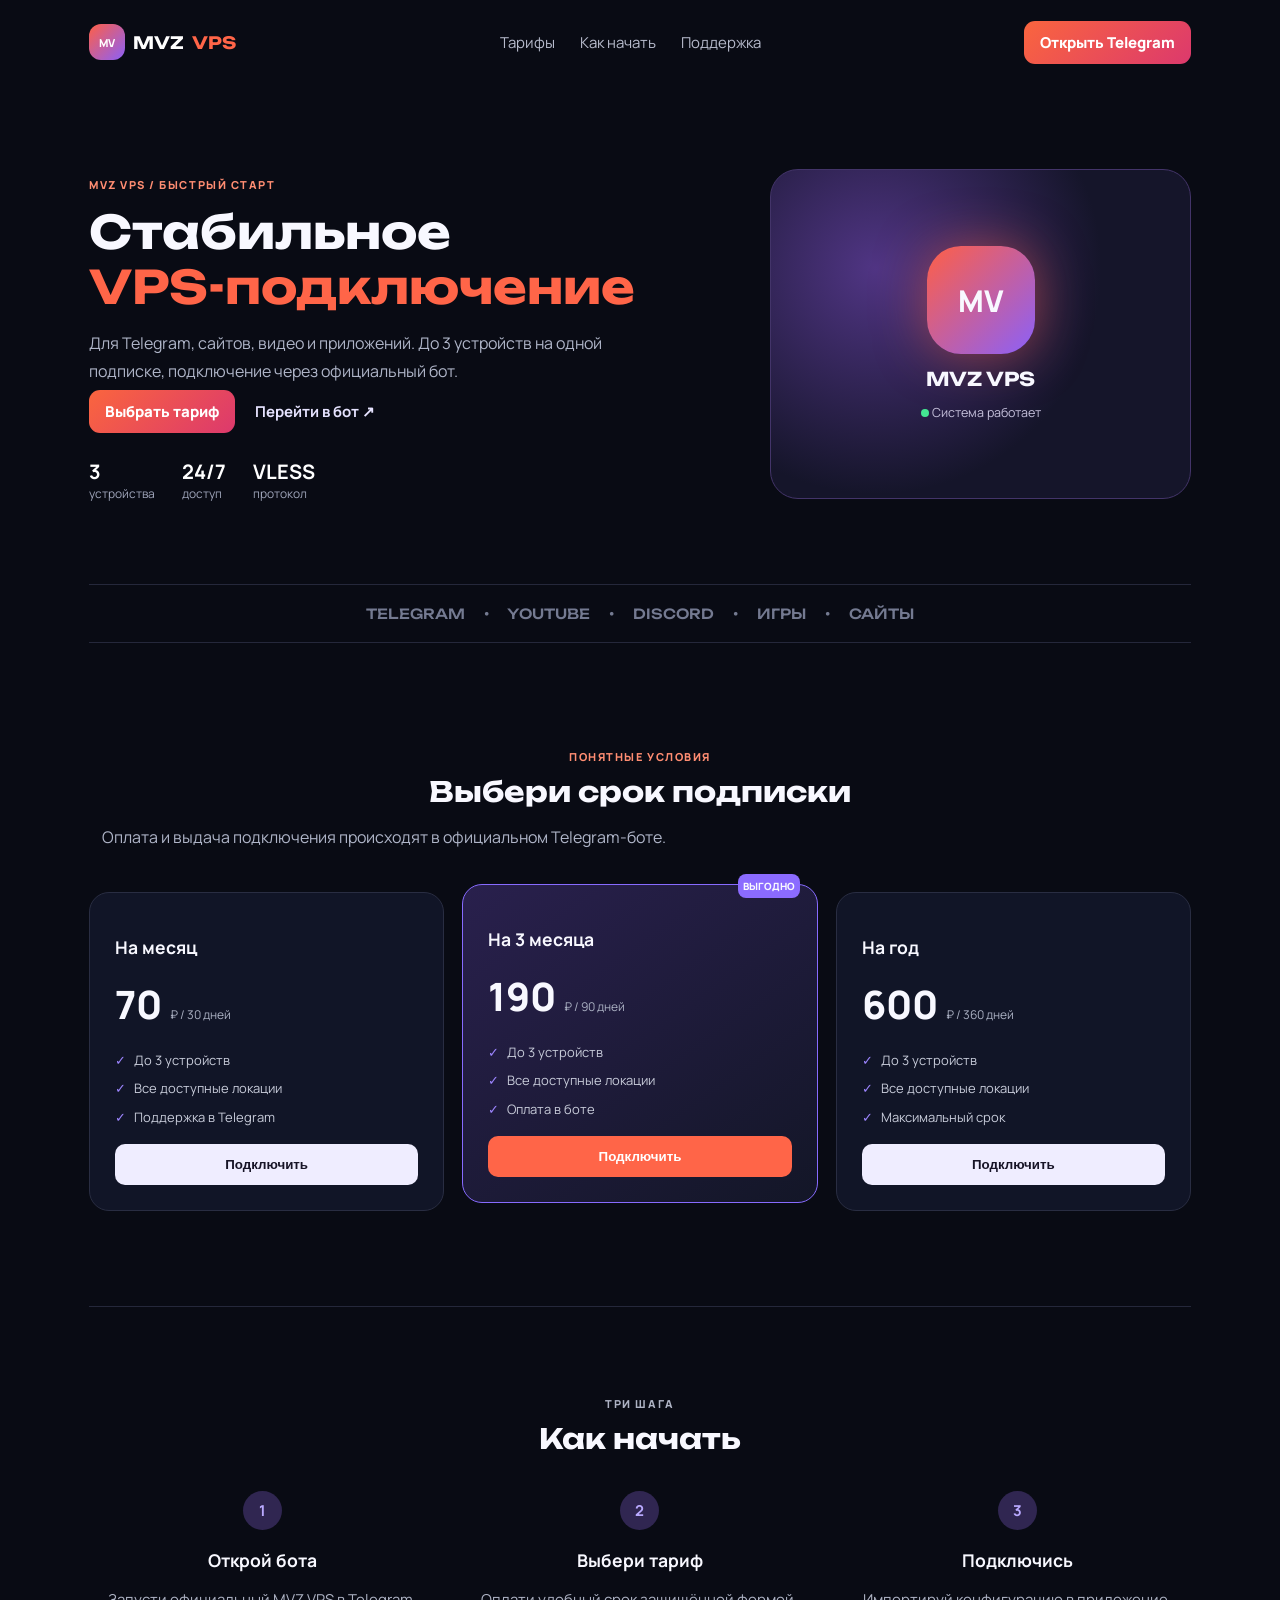
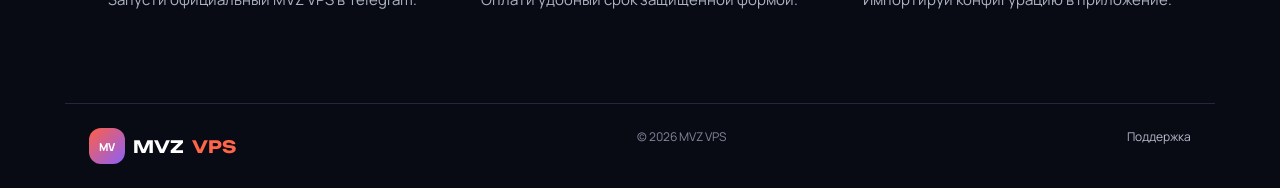
==== index.html @ 86bbefe9 "Add files via upload" ====
<!doctype html><html lang="ru"><head><meta charset="utf-8"><meta name="viewport" content="width=device-width,initial-scale=1"><title>MVZ VPS — стабильное подключение</title><meta name="description" content="MVZ VPS: подключение для Telegram, сайтов и приложений"><link rel="stylesheet" href="style.css"></head><body><header><a class="brand" href="#top"><span class="logo">MV</span>MVZ <b>VPS</b></a><nav><a href="#plans">Тарифы</a><a href="#how">Как начать</a><a href="https://t.me/mvzapretbot" target="_blank">Поддержка</a></nav><a class="open" href="https://t.me/mvzapretbot?start=site" target="_blank">Открыть Telegram</a></header><main id="top"><section class="hero"><div><p class="tag">MVZ VPS / БЫСТРЫЙ СТАРТ</p><h1>Стабильное<br><em>VPS-подключение</em></h1><p class="lead">Для Telegram, сайтов, видео и приложений. До 3 устройств на одной подписке, подключение через официальный бот.</p><a class="button" href="#plans">Выбрать тариф</a><a class="link" href="https://t.me/mvzapretbot?start=site" target="_blank">Перейти в бот ↗</a><div class="facts"><span><b>3</b> устройства</span><span><b>24/7</b> доступ</span><span><b>VLESS</b> протокол</span></div></div><div class="visual"><span class="logo big">MV</span><strong>MVZ VPS</strong><small><i></i> Система работает</small></div></section><section class="band">TELEGRAM <span>•</span> YOUTUBE <span>•</span> DISCORD <span>•</span> ИГРЫ <span>•</span> САЙТЫ</section><section id="plans"><p class="tag">ПОНЯТНЫЕ УСЛОВИЯ</p><h2>Выбери срок подписки</h2><p class="sub">Оплата и выдача подключения происходят в официальном Telegram-боте.</p><div class="plans"><article><h3>На месяц</h3><p class="price">70 <small>₽ / 30 дней</small></p><ul><li>До 3 устройств</li><li>Все доступные локации</li><li>Поддержка в Telegram</li></ul><button data-plan="30">Подключить</button></article><article class="chosen"><label>ВЫГОДНО</label><h3>На 3 месяца</h3><p class="price">190 <small>₽ / 90 дней</small></p><ul><li>До 3 устройств</li><li>Все доступные локации</li><li>Оплата в боте</li></ul><button data-plan="90">Подключить</button></article><article><h3>На год</h3><p class="price">600 <small>₽ / 360 дней</small></p><ul><li>До 3 устройств</li><li>Все доступные локации</li><li>Максимальный срок</li></ul><button data-plan="360">Подключить</button></article></div></section><section id="how" class="how"><p class="tag">ТРИ ШАГА</p><h2>Как начать</h2><div><article><b>1</b><h3>Открой бота</h3><p>Запусти официальный MVZ VPS в Telegram.</p></article><article><b>2</b><h3>Выбери тариф</h3><p>Оплати удобный срок защищённой формой.</p></article><article><b>3</b><h3>Подключись</h3><p>Импортируй конфигурацию в приложение.</p></article></div></section></main><footer><span class="brand"><span class="logo">MV</span>MVZ <b>VPS</b></span><span>© <span id="year"></span> MVZ VPS</span><a href="https://t.me/mvzapretbot" target="_blank">Поддержка</a></footer><script src="app.js"></script></body></html>
---- style.css ----
@import url("https://fonts.googleapis.com/css2?family=Manrope:wght@400;600;700;800&family=Unbounded:wght@500;700&display=swap");*{box-sizing:border-box}html{scroll-behavior:smooth}body{margin:0;background:#090b14;color:#f8f8ff;font:15px Manrope,Arial}header,main,footer{max-width:1150px;margin:auto;padding-inline:24px}header{height:84px;display:flex;align-items:center;justify-content:space-between}.brand{font:700 17px Unbounded;text-decoration:none;color:white;display:flex;gap:8px;align-items:center}.brand b,em{color:#ff6548;font-style:normal}.logo{display:grid;place-items:center;width:36px;height:36px;border-radius:12px;background:linear-gradient(135deg,#ff5f45,#8b60f9);font:800 11px Manrope}nav{display:flex;gap:25px}a{color:#b7bbcc;text-decoration:none}.open,.button{background:linear-gradient(135deg,#fa653e,#dc396d);padding:11px 16px;border-radius:11px;color:#fff;font-weight:800}.hero{display:grid;grid-template-columns:1.2fr .8fr;gap:50px;align-items:center;padding:82px 0}.tag{color:#ff8d72;font-size:11px;font-weight:800;letter-spacing:.14em}.hero h1,h2{font-family:Unbounded;line-height:1.2}.hero h1{font-size:46px;margin:12px 0}.lead,.sub{color:#afb5c8;line-height:1.7;font-size:16px;max-width:590px}.link{margin-left:20px;color:#e6e3ff;font-weight:700}.facts{display:flex;gap:27px;margin-top:36px;color:#9fa5ba;font-size:12px}.facts b{display:block;color:white;font-size:20px}.visual{min-height:330px;border:1px solid #433469;border-radius:28px;background:radial-gradient(circle at 25% 30%,#503584,#15152a 58%);display:grid;place-content:center;text-align:center;gap:13px}.big{width:108px;height:108px;border-radius:34px;font-size:30px;margin:auto;box-shadow:0 0 50px #ff5f4680}.visual strong{font:700 19px Unbounded}.visual small{color:#c5c0db}.visual i{display:inline-block;width:8px;height:8px;border-radius:50%;background:#44e793}.band{text-align:center;border-block:1px solid #25283b;padding:20px;color:#747a91;font:500 14px Unbounded;word-spacing:15px}#plans{text-align:center;padding:95px 0}h2{font-size:28px;margin:10px 0}.plans{display:grid;grid-template-columns:repeat(3,1fr);gap:18px;text-align:left;margin-top:40px}.plans article{border:1px solid #292d42;background:#111527;border-radius:20px;padding:25px;position:relative}.plans .chosen{border-color:#876bff;background:linear-gradient(145deg,#29204d,#131627);transform:translateY(-8px)}label{position:absolute;top:-11px;right:17px;background:#8b6bff;border-radius:8px;padding:5px;font-size:10px;font-weight:800}.price{font-size:39px;font-weight:800;margin:15px 0}.price small{font-size:12px;color:#abb1c3;font-weight:400}ul{padding:0;list-style:none;color:#c7cbd9;line-height:2.2;font-size:13px}li:before{content:'✓';color:#9d85ff;margin-right:8px}button{width:100%;padding:13px;border:0;border-radius:10px;background:#efedff;color:#171427;font-weight:800;cursor:pointer}.chosen button{background:#ff6548;color:white}.how{padding:78px 0;text-align:center;border-top:1px solid #25283b}.how>div{display:grid;grid-template-columns:repeat(3,1fr);gap:30px;margin-top:35px}.how b{display:grid;place-items:center;width:39px;height:39px;margin:auto;border-radius:50%;background:#302651;color:#baaaff}.how p{color:#aeb3c4}footer{display:flex;justify-content:space-between;border-top:1px solid #25283b;padding-block:24px;color:#82889c;font-size:12px}@media(max-width:700px){nav,.open{display:none}.hero{grid-template-columns:1fr;padding:42px 0}.hero h1{font-size:32px}.plans,.how>div{grid-template-columns:1fr}.plans .chosen{transform:none}.visual{min-height:240px}.facts{gap:16px}footer{flex-direction:column;align-items:center;gap:15px}}
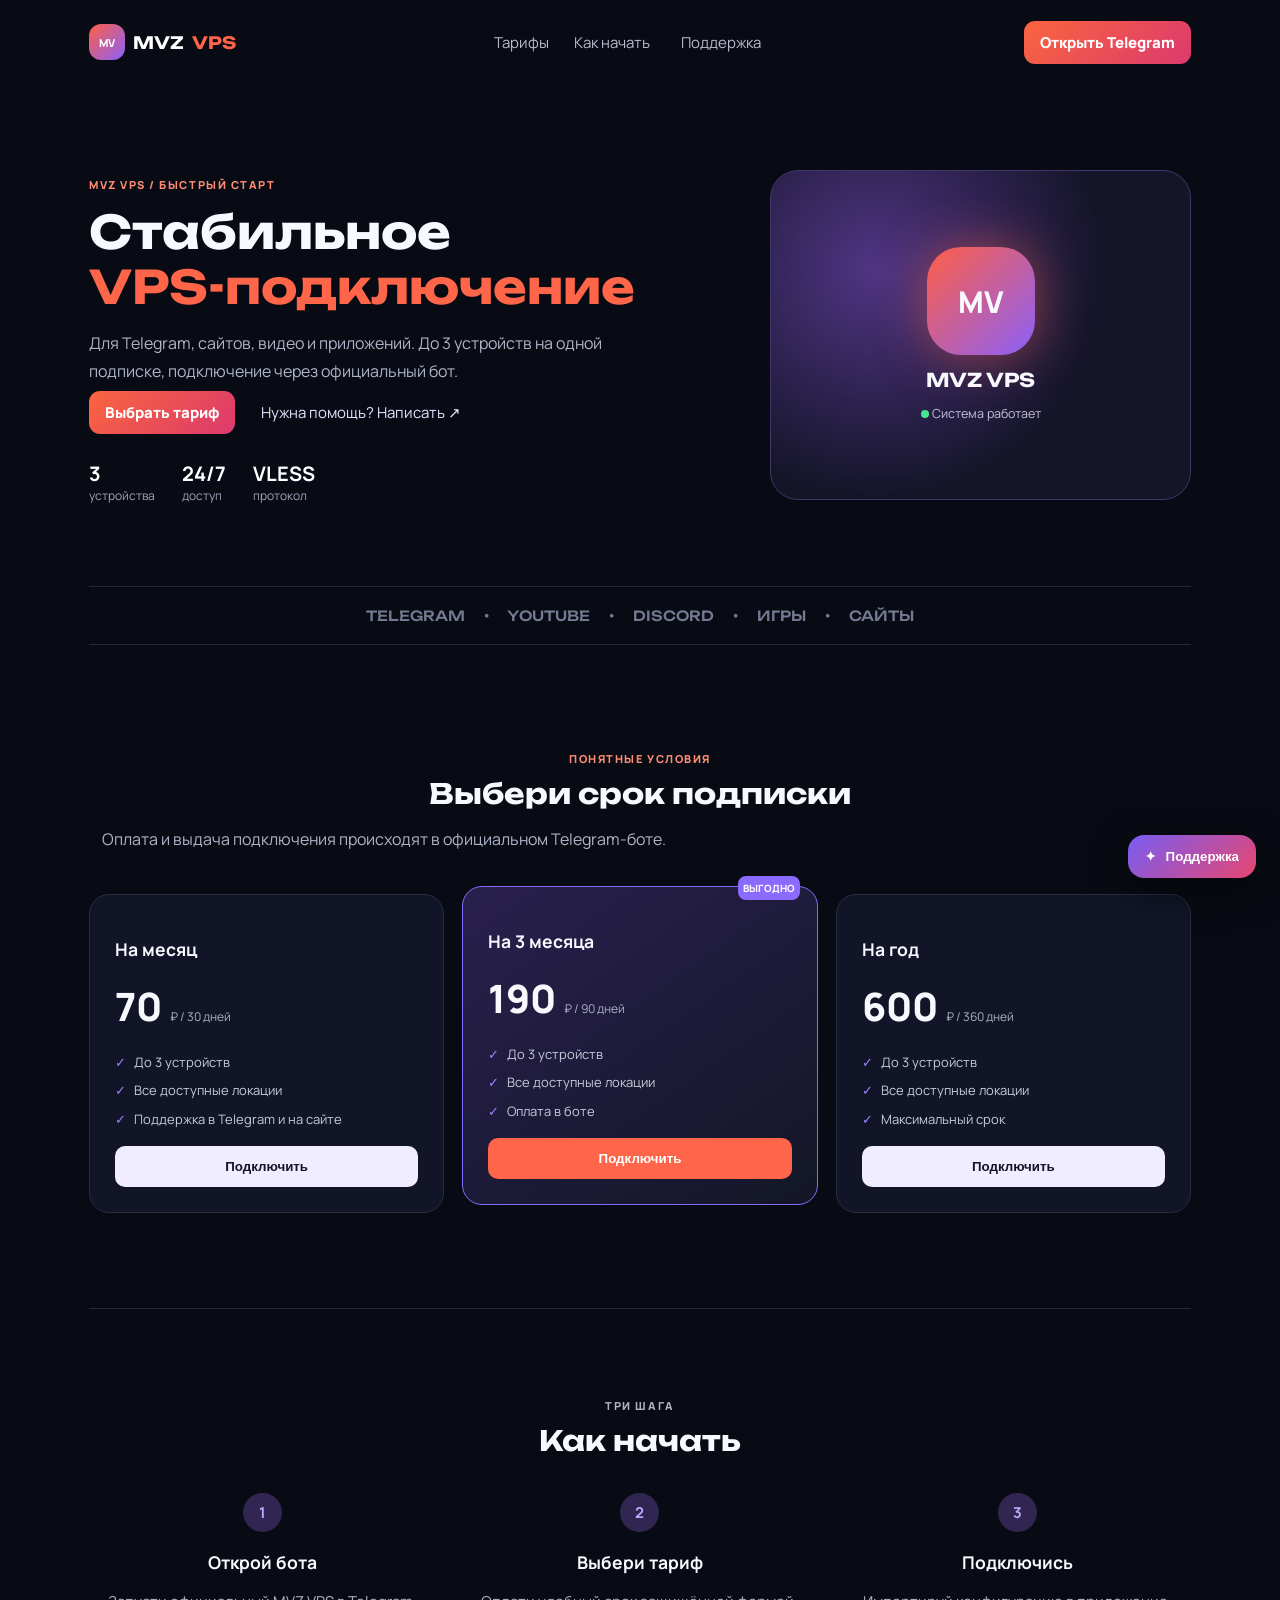
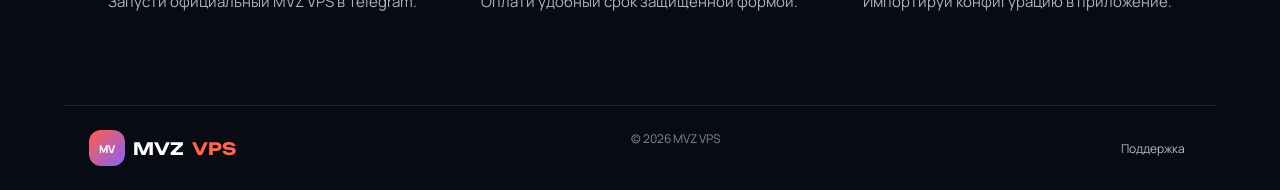
==== commit 808eb8a6: "Add files via upload" ====
--- a/index.html
+++ b/index.html
@@ -1 +1 @@
-<!doctype html><html lang="ru"><head><meta charset="utf-8"><meta name="viewport" content="width=device-width,initial-scale=1"><title>MVZ VPS — стабильное подключение</title><meta name="description" content="MVZ VPS: подключение для Telegram, сайтов и приложений"><link rel="stylesheet" href="style.css"></head><body><header><a class="brand" href="#top"><span class="logo">MV</span>MVZ <b>VPS</b></a><nav><a href="#plans">Тарифы</a><a href="#how">Как начать</a><a href="https://t.me/mvzapretbot" target="_blank">Поддержка</a></nav><a class="open" href="https://t.me/mvzapretbot?start=site" target="_blank">Открыть Telegram</a></header><main id="top"><section class="hero"><div><p class="tag">MVZ VPS / БЫСТРЫЙ СТАРТ</p><h1>Стабильное<br><em>VPS-подключение</em></h1><p class="lead">Для Telegram, сайтов, видео и приложений. До 3 устройств на одной подписке, подключение через официальный бот.</p><a class="button" href="#plans">Выбрать тариф</a><a class="link" href="https://t.me/mvzapretbot?start=site" target="_blank">Перейти в бот ↗</a><div class="facts"><span><b>3</b> устройства</span><span><b>24/7</b> доступ</span><span><b>VLESS</b> протокол</span></div></div><div class="visual"><span class="logo big">MV</span><strong>MVZ VPS</strong><small><i></i> Система работает</small></div></section><section class="band">TELEGRAM <span>•</span> YOUTUBE <span>•</span> DISCORD <span>•</span> ИГРЫ <span>•</span> САЙТЫ</section><section id="plans"><p class="tag">ПОНЯТНЫЕ УСЛОВИЯ</p><h2>Выбери срок подписки</h2><p class="sub">Оплата и выдача подключения происходят в официальном Telegram-боте.</p><div class="plans"><article><h3>На месяц</h3><p class="price">70 <small>₽ / 30 дней</small></p><ul><li>До 3 устройств</li><li>Все доступные локации</li><li>Поддержка в Telegram</li></ul><button data-plan="30">Подключить</button></article><article class="chosen"><label>ВЫГОДНО</label><h3>На 3 месяца</h3><p class="price">190 <small>₽ / 90 дней</small></p><ul><li>До 3 устройств</li><li>Все доступные локации</li><li>Оплата в боте</li></ul><button data-plan="90">Подключить</button></article><article><h3>На год</h3><p class="price">600 <small>₽ / 360 дней</small></p><ul><li>До 3 устройств</li><li>Все доступные локации</li><li>Максимальный срок</li></ul><button data-plan="360">Подключить</button></article></div></section><section id="how" class="how"><p class="tag">ТРИ ШАГА</p><h2>Как начать</h2><div><article><b>1</b><h3>Открой бота</h3><p>Запусти официальный MVZ VPS в Telegram.</p></article><article><b>2</b><h3>Выбери тариф</h3><p>Оплати удобный срок защищённой формой.</p></article><article><b>3</b><h3>Подключись</h3><p>Импортируй конфигурацию в приложение.</p></article></div></section></main><footer><span class="brand"><span class="logo">MV</span>MVZ <b>VPS</b></span><span>© <span id="year"></span> MVZ VPS</span><a href="https://t.me/mvzapretbot" target="_blank">Поддержка</a></footer><script src="app.js"></script></body></html>+<!doctype html><html lang="ru"><head><meta charset="utf-8"><meta name="viewport" content="width=device-width,initial-scale=1"><title>MVZ VPS — стабильное подключение</title><meta name="description" content="MVZ VPS: подключение для Telegram, сайтов и приложений"><link rel="stylesheet" href="style.css"></head><body><header><a class="brand" href="#top"><span class="logo">MV</span>MVZ <b>VPS</b></a><nav><a href="#plans">Тарифы</a><a href="#how">Как начать</a><button class="navsupport" data-open-chat>Поддержка</button></nav><a class="open" href="https://t.me/mvzapretbot?start=site" target="_blank">Открыть Telegram</a></header><main id="top"><section class="hero"><div><p class="tag">MVZ VPS / БЫСТРЫЙ СТАРТ</p><h1>Стабильное<br><em>VPS-подключение</em></h1><p class="lead">Для Telegram, сайтов, видео и приложений. До 3 устройств на одной подписке, подключение через официальный бот.</p><a class="button" href="#plans">Выбрать тариф</a><button class="link chatlink" data-open-chat>Нужна помощь? Написать ↗</button><div class="facts"><span><b>3</b> устройства</span><span><b>24/7</b> доступ</span><span><b>VLESS</b> протокол</span></div></div><div class="visual"><span class="logo big">MV</span><strong>MVZ VPS</strong><small><i></i> Система работает</small></div></section><section class="band">TELEGRAM <span>•</span> YOUTUBE <span>•</span> DISCORD <span>•</span> ИГРЫ <span>•</span> САЙТЫ</section><section id="plans"><p class="tag">ПОНЯТНЫЕ УСЛОВИЯ</p><h2>Выбери срок подписки</h2><p class="sub">Оплата и выдача подключения происходят в официальном Telegram-боте.</p><div class="plans"><article><h3>На месяц</h3><p class="price">70 <small>₽ / 30 дней</small></p><ul><li>До 3 устройств</li><li>Все доступные локации</li><li>Поддержка в Telegram и на сайте</li></ul><button data-plan="30">Подключить</button></article><article class="chosen"><label>ВЫГОДНО</label><h3>На 3 месяца</h3><p class="price">190 <small>₽ / 90 дней</small></p><ul><li>До 3 устройств</li><li>Все доступные локации</li><li>Оплата в боте</li></ul><button data-plan="90">Подключить</button></article><article><h3>На год</h3><p class="price">600 <small>₽ / 360 дней</small></p><ul><li>До 3 устройств</li><li>Все доступные локации</li><li>Максимальный срок</li></ul><button data-plan="360">Подключить</button></article></div></section><section id="how" class="how"><p class="tag">ТРИ ШАГА</p><h2>Как начать</h2><div><article><b>1</b><h3>Открой бота</h3><p>Запусти официальный MVZ VPS в Telegram.</p></article><article><b>2</b><h3>Выбери тариф</h3><p>Оплати удобный срок защищённой формой.</p></article><article><b>3</b><h3>Подключись</h3><p>Импортируй конфигурацию в приложение.</p></article></div></section></main><footer><span class="brand"><span class="logo">MV</span>MVZ <b>VPS</b></span><span>© <span id="year"></span> MVZ VPS</span><button class="foot-support" data-open-chat>Поддержка</button></footer><button class="chat-fab" data-open-chat aria-label="Открыть поддержку"><span>✦</span> Поддержка</button><section class="chat" id="chat" aria-hidden="true"><div class="chat-head"><div><b>Поддержка MVZ VPS</b><small><i></i> Обычно отвечаем быстро</small></div><button id="close-chat" aria-label="Закрыть">×</button></div><div class="chat-notice">Напиши проблему — сообщение сразу придёт в рабочий Telegram-чат.</div><div class="chat-messages" id="chat-messages"><div class="msg bot">Привет! Опиши, что не работает, и укажи устройство или приложение.</div></div><form id="chat-form"><textarea id="chat-input" maxlength="1500" placeholder="Введите сообщение…" required></textarea><button id="send-chat" type="submit">Отправить</button></form><p class="chat-status" id="chat-status"></p></section><script src="app.js"></script></body></html>
--- a/style.css
+++ b/style.css
@@ -1 +1 @@
-@import url("https://fonts.googleapis.com/css2?family=Manrope:wght@400;600;700;800&family=Unbounded:wght@500;700&display=swap");*{box-sizing:border-box}html{scroll-behavior:smooth}body{margin:0;background:#090b14;color:#f8f8ff;font:15px Manrope,Arial}header,main,footer{max-width:1150px;margin:auto;padding-inline:24px}header{height:84px;display:flex;align-items:center;justify-content:space-between}.brand{font:700 17px Unbounded;text-decoration:none;color:white;display:flex;gap:8px;align-items:center}.brand b,em{color:#ff6548;font-style:normal}.logo{display:grid;place-items:center;width:36px;height:36px;border-radius:12px;background:linear-gradient(135deg,#ff5f45,#8b60f9);font:800 11px Manrope}nav{display:flex;gap:25px}a{color:#b7bbcc;text-decoration:none}.open,.button{background:linear-gradient(135deg,#fa653e,#dc396d);padding:11px 16px;border-radius:11px;color:#fff;font-weight:800}.hero{display:grid;grid-template-columns:1.2fr .8fr;gap:50px;align-items:center;padding:82px 0}.tag{color:#ff8d72;font-size:11px;font-weight:800;letter-spacing:.14em}.hero h1,h2{font-family:Unbounded;line-height:1.2}.hero h1{font-size:46px;margin:12px 0}.lead,.sub{color:#afb5c8;line-height:1.7;font-size:16px;max-width:590px}.link{margin-left:20px;color:#e6e3ff;font-weight:700}.facts{display:flex;gap:27px;margin-top:36px;color:#9fa5ba;font-size:12px}.facts b{display:block;color:white;font-size:20px}.visual{min-height:330px;border:1px solid #433469;border-radius:28px;background:radial-gradient(circle at 25% 30%,#503584,#15152a 58%);display:grid;place-content:center;text-align:center;gap:13px}.big{width:108px;height:108px;border-radius:34px;font-size:30px;margin:auto;box-shadow:0 0 50px #ff5f4680}.visual strong{font:700 19px Unbounded}.visual small{color:#c5c0db}.visual i{display:inline-block;width:8px;height:8px;border-radius:50%;background:#44e793}.band{text-align:center;border-block:1px solid #25283b;padding:20px;color:#747a91;font:500 14px Unbounded;word-spacing:15px}#plans{text-align:center;padding:95px 0}h2{font-size:28px;margin:10px 0}.plans{display:grid;grid-template-columns:repeat(3,1fr);gap:18px;text-align:left;margin-top:40px}.plans article{border:1px solid #292d42;background:#111527;border-radius:20px;padding:25px;position:relative}.plans .chosen{border-color:#876bff;background:linear-gradient(145deg,#29204d,#131627);transform:translateY(-8px)}label{position:absolute;top:-11px;right:17px;background:#8b6bff;border-radius:8px;padding:5px;font-size:10px;font-weight:800}.price{font-size:39px;font-weight:800;margin:15px 0}.price small{font-size:12px;color:#abb1c3;font-weight:400}ul{padding:0;list-style:none;color:#c7cbd9;line-height:2.2;font-size:13px}li:before{content:'✓';color:#9d85ff;margin-right:8px}button{width:100%;padding:13px;border:0;border-radius:10px;background:#efedff;color:#171427;font-weight:800;cursor:pointer}.chosen button{background:#ff6548;color:white}.how{padding:78px 0;text-align:center;border-top:1px solid #25283b}.how>div{display:grid;grid-template-columns:repeat(3,1fr);gap:30px;margin-top:35px}.how b{display:grid;place-items:center;width:39px;height:39px;margin:auto;border-radius:50%;background:#302651;color:#baaaff}.how p{color:#aeb3c4}footer{display:flex;justify-content:space-between;border-top:1px solid #25283b;padding-block:24px;color:#82889c;font-size:12px}@media(max-width:700px){nav,.open{display:none}.hero{grid-template-columns:1fr;padding:42px 0}.hero h1{font-size:32px}.plans,.how>div{grid-template-columns:1fr}.plans .chosen{transform:none}.visual{min-height:240px}.facts{gap:16px}footer{flex-direction:column;align-items:center;gap:15px}}+@import url("https://fonts.googleapis.com/css2?family=Manrope:wght@400;600;700;800&family=Unbounded:wght@500;700&display=swap");*{box-sizing:border-box}html{scroll-behavior:smooth}body{margin:0;background:#090b14;color:#f8f8ff;font:15px Manrope,Arial}header,main,footer{max-width:1150px;margin:auto;padding-inline:24px}header{height:84px;display:flex;align-items:center;justify-content:space-between}.brand{font:700 17px Unbounded;text-decoration:none;color:white;display:flex;gap:8px;align-items:center}.brand b,em{color:#ff6548;font-style:normal}.logo{display:grid;place-items:center;width:36px;height:36px;border-radius:12px;background:linear-gradient(135deg,#ff5f45,#8b60f9);font:800 11px Manrope}nav{display:flex;gap:25px;align-items:center}a,.navsupport,.foot-support{color:#b7bbcc;text-decoration:none;background:none;border:0;font:inherit;cursor:pointer}.open,.button{background:linear-gradient(135deg,#fa653e,#dc396d);padding:11px 16px;border-radius:11px;color:#fff;font-weight:800}.hero{display:grid;grid-template-columns:1.2fr .8fr;gap:50px;align-items:center;padding:82px 0}.tag{color:#ff8d72;font-size:11px;font-weight:800;letter-spacing:.14em}.hero h1,h2{font-family:Unbounded;line-height:1.2}.hero h1{font-size:46px;margin:12px 0}.lead,.sub{color:#afb5c8;line-height:1.7;font-size:16px;max-width:590px}.link{margin-left:20px;color:#e6e3ff;font-weight:700;background:none;border:0;font:inherit;cursor:pointer}.facts{display:flex;gap:27px;margin-top:36px;color:#9fa5ba;font-size:12px}.facts b{display:block;color:white;font-size:20px}.visual{min-height:330px;border:1px solid #433469;border-radius:28px;background:radial-gradient(circle at 25% 30%,#503584,#15152a 58%);display:grid;place-content:center;text-align:center;gap:13px}.big{width:108px;height:108px;border-radius:34px;font-size:30px;margin:auto;box-shadow:0 0 50px #ff5f4680}.visual strong{font:700 19px Unbounded}.visual small{color:#c5c0db}.visual i,.chat-head i{display:inline-block;width:8px;height:8px;border-radius:50%;background:#44e793}.band{text-align:center;border-block:1px solid #25283b;padding:20px;color:#747a91;font:500 14px Unbounded;word-spacing:15px}#plans{text-align:center;padding:95px 0}h2{font-size:28px;margin:10px 0}.plans{display:grid;grid-template-columns:repeat(3,1fr);gap:18px;text-align:left;margin-top:40px}.plans article{border:1px solid #292d42;background:#111527;border-radius:20px;padding:25px;position:relative}.plans .chosen{border-color:#876bff;background:linear-gradient(145deg,#29204d,#131627);transform:translateY(-8px)}label{position:absolute;top:-11px;right:17px;background:#8b6bff;border-radius:8px;padding:5px;font-size:10px;font-weight:800}.price{font-size:39px;font-weight:800;margin:15px 0}.price small{font-size:12px;color:#abb1c3;font-weight:400}ul{padding:0;list-style:none;color:#c7cbd9;line-height:2.2;font-size:13px}li:before{content:'✓';color:#9d85ff;margin-right:8px}button[data-plan]{width:100%;padding:13px;border:0;border-radius:10px;background:#efedff;color:#171427;font-weight:800;cursor:pointer}.chosen button{background:#ff6548!important;color:white!important}.how{padding:78px 0;text-align:center;border-top:1px solid #25283b}.how>div{display:grid;grid-template-columns:repeat(3,1fr);gap:30px;margin-top:35px}.how b{display:grid;place-items:center;width:39px;height:39px;margin:auto;border-radius:50%;background:#302651;color:#baaaff}.how p{color:#aeb3c4}footer{display:flex;justify-content:space-between;border-top:1px solid #25283b;padding-block:24px;color:#82889c;font-size:12px}.chat-fab{position:fixed;right:24px;bottom:22px;z-index:5;border:0;border-radius:16px;padding:14px 17px;background:linear-gradient(135deg,#785df3,#e74670);color:#fff;font-weight:800;box-shadow:0 12px 38px #0008;cursor:pointer}.chat-fab span{margin-right:6px}.chat{display:none;position:fixed;right:24px;bottom:82px;z-index:6;width:min(390px,calc(100vw - 28px));height:530px;background:#121629;border:1px solid #393b58;border-radius:20px;box-shadow:0 22px 70px #000b;overflow:hidden}.chat.open{display:flex;flex-direction:column}.chat-head{display:flex;justify-content:space-between;align-items:center;padding:17px;background:linear-gradient(110deg,#33245d,#1a1b32)}.chat-head small{display:block;color:#b8b7c8;font-size:11px;margin-top:4px}.chat-head button{background:transparent;border:0;color:#fff;font-size:28px;cursor:pointer}.chat-notice{padding:10px 15px;color:#a8adbf;font-size:11px;background:#0d1020}.chat-messages{padding:15px;overflow:auto;flex:1;display:flex;gap:9px;flex-direction:column}.msg{max-width:85%;padding:10px 12px;border-radius:13px;line-height:1.4;font-size:13px}.msg.bot{align-self:flex-start;background:#282d44;color:#f2f3fb;border-bottom-left-radius:3px}.msg.me{align-self:flex-end;background:#714cf1;border-bottom-right-radius:3px}form{padding:12px;border-top:1px solid #2b2e42;display:flex;gap:8px}textarea{resize:none;height:46px;flex:1;border:1px solid #373b55;border-radius:10px;padding:10px;background:#0d1020;color:#fff;font:13px Manrope}form button{border:0;border-radius:10px;background:#ff6548;color:#fff;padding:0 12px;font-weight:800;cursor:pointer}.chat-status{margin:0;padding:0 14px 10px;color:#ffba6d;font-size:11px}@media(max-width:700px){nav,.open{display:none}.hero{grid-template-columns:1fr;padding:42px 0}.hero h1{font-size:32px}.plans,.how>div{grid-template-columns:1fr}.plans .chosen{transform:none}.visual{min-height:240px}.facts{gap:16px}footer{flex-direction:column;align-items:center;gap:15px}.chat{right:14px;bottom:74px;height:min(530px,75vh)}.chat-fab{right:14px;bottom:14px}}
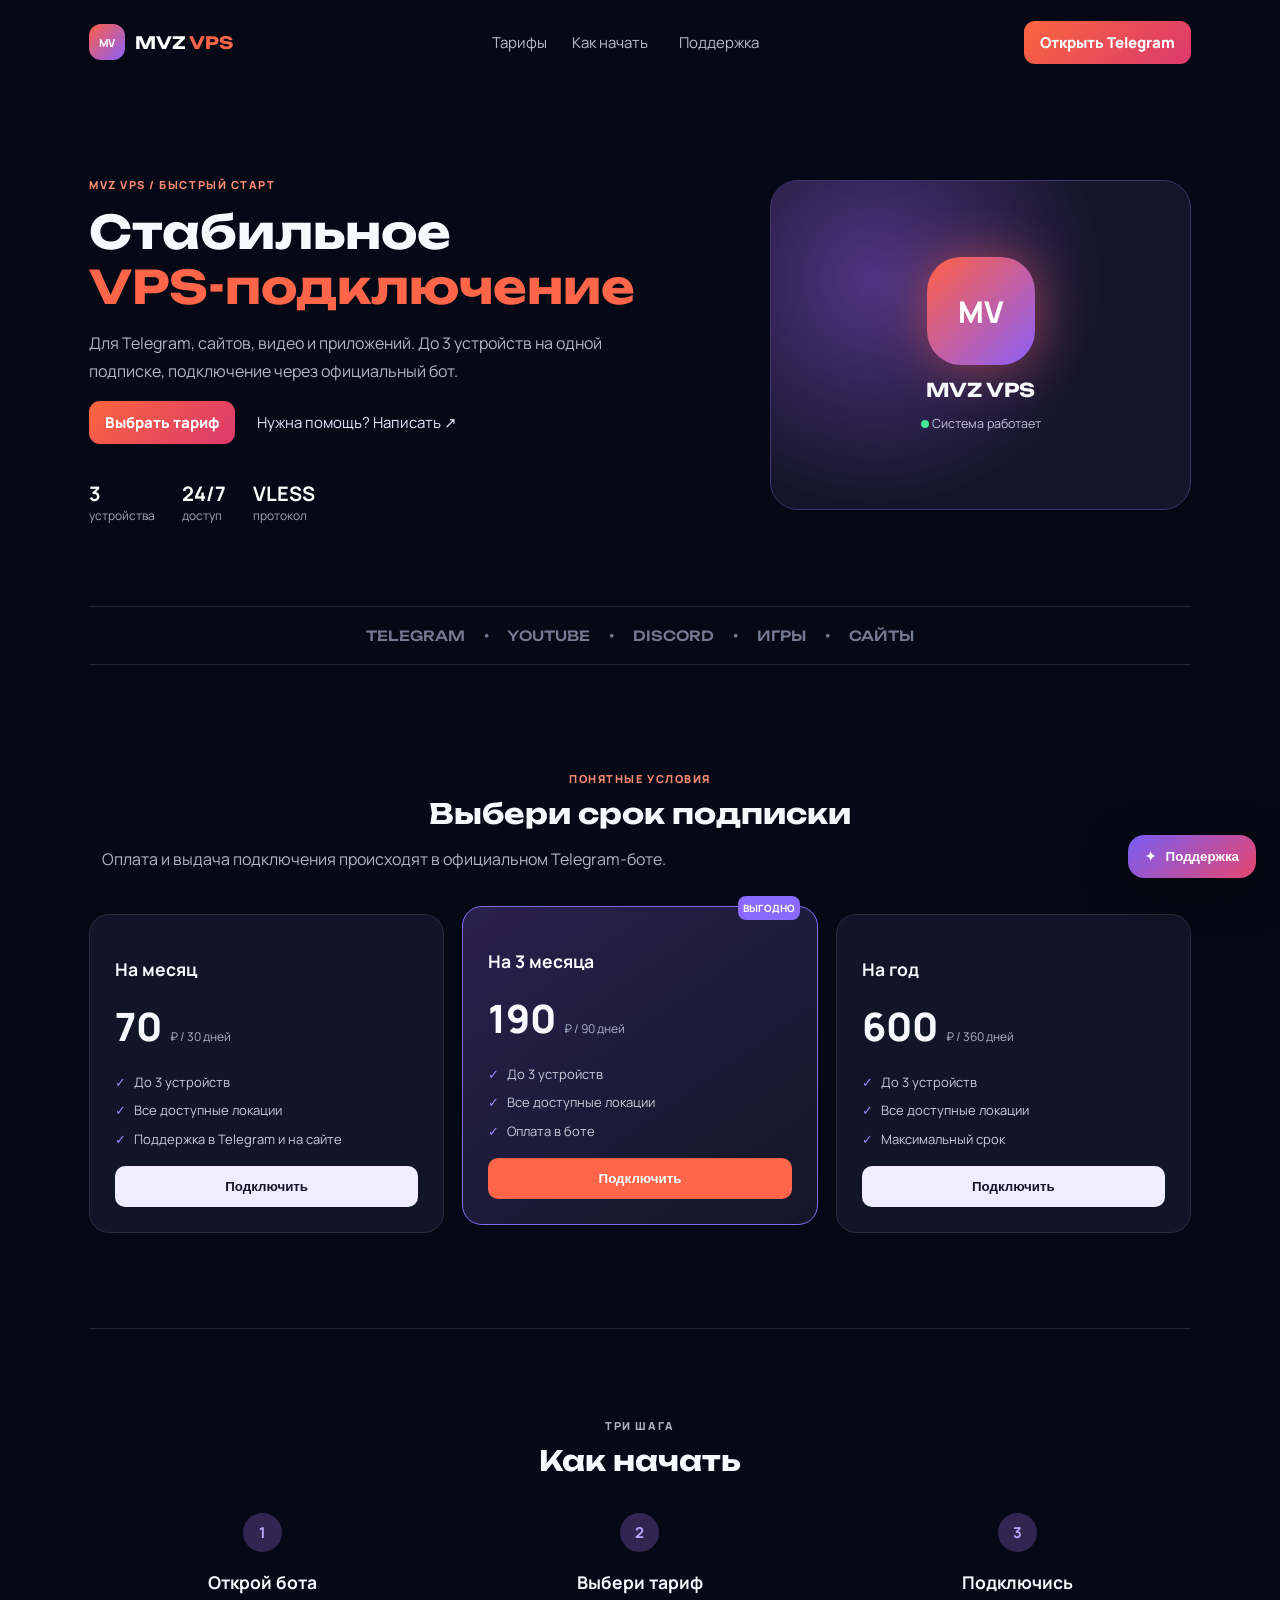
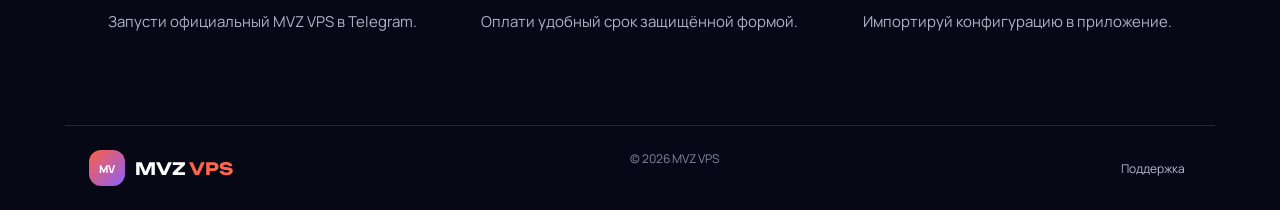
==== commit c170eb0f: "Add files via upload" ====
--- a/index.html
+++ b/index.html
@@ -1 +1 @@
-<!doctype html><html lang="ru"><head><meta charset="utf-8"><meta name="viewport" content="width=device-width,initial-scale=1"><title>MVZ VPS — стабильное подключение</title><meta name="description" content="MVZ VPS: подключение для Telegram, сайтов и приложений"><link rel="stylesheet" href="style.css"></head><body><header><a class="brand" href="#top"><span class="logo">MV</span>MVZ <b>VPS</b></a><nav><a href="#plans">Тарифы</a><a href="#how">Как начать</a><button class="navsupport" data-open-chat>Поддержка</button></nav><a class="open" href="https://t.me/mvzapretbot?start=site" target="_blank">Открыть Telegram</a></header><main id="top"><section class="hero"><div><p class="tag">MVZ VPS / БЫСТРЫЙ СТАРТ</p><h1>Стабильное<br><em>VPS-подключение</em></h1><p class="lead">Для Telegram, сайтов, видео и приложений. До 3 устройств на одной подписке, подключение через официальный бот.</p><a class="button" href="#plans">Выбрать тариф</a><button class="link chatlink" data-open-chat>Нужна помощь? Написать ↗</button><div class="facts"><span><b>3</b> устройства</span><span><b>24/7</b> доступ</span><span><b>VLESS</b> протокол</span></div></div><div class="visual"><span class="logo big">MV</span><strong>MVZ VPS</strong><small><i></i> Система работает</small></div></section><section class="band">TELEGRAM <span>•</span> YOUTUBE <span>•</span> DISCORD <span>•</span> ИГРЫ <span>•</span> САЙТЫ</section><section id="plans"><p class="tag">ПОНЯТНЫЕ УСЛОВИЯ</p><h2>Выбери срок подписки</h2><p class="sub">Оплата и выдача подключения происходят в официальном Telegram-боте.</p><div class="plans"><article><h3>На месяц</h3><p class="price">70 <small>₽ / 30 дней</small></p><ul><li>До 3 устройств</li><li>Все доступные локации</li><li>Поддержка в Telegram и на сайте</li></ul><button data-plan="30">Подключить</button></article><article class="chosen"><label>ВЫГОДНО</label><h3>На 3 месяца</h3><p class="price">190 <small>₽ / 90 дней</small></p><ul><li>До 3 устройств</li><li>Все доступные локации</li><li>Оплата в боте</li></ul><button data-plan="90">Подключить</button></article><article><h3>На год</h3><p class="price">600 <small>₽ / 360 дней</small></p><ul><li>До 3 устройств</li><li>Все доступные локации</li><li>Максимальный срок</li></ul><button data-plan="360">Подключить</button></article></div></section><section id="how" class="how"><p class="tag">ТРИ ШАГА</p><h2>Как начать</h2><div><article><b>1</b><h3>Открой бота</h3><p>Запусти официальный MVZ VPS в Telegram.</p></article><article><b>2</b><h3>Выбери тариф</h3><p>Оплати удобный срок защищённой формой.</p></article><article><b>3</b><h3>Подключись</h3><p>Импортируй конфигурацию в приложение.</p></article></div></section></main><footer><span class="brand"><span class="logo">MV</span>MVZ <b>VPS</b></span><span>© <span id="year"></span> MVZ VPS</span><button class="foot-support" data-open-chat>Поддержка</button></footer><button class="chat-fab" data-open-chat aria-label="Открыть поддержку"><span>✦</span> Поддержка</button><section class="chat" id="chat" aria-hidden="true"><div class="chat-head"><div><b>Поддержка MVZ VPS</b><small><i></i> Обычно отвечаем быстро</small></div><button id="close-chat" aria-label="Закрыть">×</button></div><div class="chat-notice">Напиши проблему — сообщение сразу придёт в рабочий Telegram-чат.</div><div class="chat-messages" id="chat-messages"><div class="msg bot">Привет! Опиши, что не работает, и укажи устройство или приложение.</div></div><form id="chat-form"><textarea id="chat-input" maxlength="1500" placeholder="Введите сообщение…" required></textarea><button id="send-chat" type="submit">Отправить</button></form><p class="chat-status" id="chat-status"></p></section><script src="app.js"></script></body></html>+<!doctype html><html lang="ru"><head><meta charset="utf-8"><meta name="viewport" content="width=device-width,initial-scale=1"><title>MVZ VPS — стабильное подключение</title><meta name="description" content="MVZ VPS: подключение для Telegram, сайтов и приложений"><link rel="preconnect" href="https://fonts.googleapis.com"><link rel="preconnect" href="https://fonts.gstatic.com" crossorigin><link href="https://fonts.googleapis.com/css2?family=Manrope:wght@400;600;700;800&family=Unbounded:wght@500;700&display=swap" rel="stylesheet"><link rel="stylesheet" href="style.css"></head><body><header><a class="brand" href="#top"><span class="logo">MV</span><span>MVZ <b>VPS</b></span></a><nav><a href="#plans">Тарифы</a><a href="#how">Как начать</a><button class="navsupport" data-open-chat>Поддержка</button></nav><a class="open" href="https://t.me/mvzapretbot?start=site" target="_blank" rel="noopener noreferrer">Открыть Telegram</a></header><main id="top"><section class="hero"><div><p class="tag">MVZ VPS / БЫСТРЫЙ СТАРТ</p><h1>Стабильное<br><em>VPS-подключение</em></h1><p class="lead">Для Telegram, сайтов, видео и приложений. До 3 устройств на одной подписке, подключение через официальный бот.</p><div class="hero-actions"><a class="button" href="#plans">Выбрать тариф</a><button class="link chatlink" data-open-chat>Нужна помощь? Написать ↗</button></div><div class="facts"><span><b>3</b> устройства</span><span><b>24/7</b> доступ</span><span><b>VLESS</b> протокол</span></div></div><div class="visual"><span class="logo big">MV</span><strong>MVZ VPS</strong><small><i></i> Система работает</small></div></section><section class="band">TELEGRAM <span>•</span> YOUTUBE <span>•</span> DISCORD <span>•</span> ИГРЫ <span>•</span> САЙТЫ</section><section id="plans"><p class="tag">ПОНЯТНЫЕ УСЛОВИЯ</p><h2>Выбери срок подписки</h2><p class="sub">Оплата и выдача подключения происходят в официальном Telegram-боте.</p><div class="plans"><article><h3>На месяц</h3><p class="price">70 <small>₽ / 30 дней</small></p><ul><li>До 3 устройств</li><li>Все доступные локации</li><li>Поддержка в Telegram и на сайте</li></ul><button data-plan="30">Подключить</button></article><article class="chosen"><label>ВЫГОДНО</label><h3>На 3 месяца</h3><p class="price">190 <small>₽ / 90 дней</small></p><ul><li>До 3 устройств</li><li>Все доступные локации</li><li>Оплата в боте</li></ul><button data-plan="90">Подключить</button></article><article><h3>На год</h3><p class="price">600 <small>₽ / 360 дней</small></p><ul><li>До 3 устройств</li><li>Все доступные локации</li><li>Максимальный срок</li></ul><button data-plan="360">Подключить</button></article></div></section><section id="how" class="how"><p class="tag">ТРИ ШАГА</p><h2>Как начать</h2><div><article><b>1</b><h3>Открой бота</h3><p>Запусти официальный MVZ VPS в Telegram.</p></article><article><b>2</b><h3>Выбери тариф</h3><p>Оплати удобный срок защищённой формой.</p></article><article><b>3</b><h3>Подключись</h3><p>Импортируй конфигурацию в приложение.</p></article></div></section></main><footer><span class="brand"><span class="logo">MV</span><span>MVZ <b>VPS</b></span></span><span>© <span id="year"></span> MVZ VPS</span><button class="foot-support" data-open-chat>Поддержка</button></footer><button class="chat-fab" data-open-chat aria-label="Открыть поддержку"><span>✦</span> Поддержка</button><section class="chat" id="chat" aria-hidden="true"><div class="chat-head"><div><b>Поддержка MVZ VPS</b><small><i></i> Обычно отвечаем быстро</small></div><button id="close-chat" aria-label="Закрыть">×</button></div><div class="chat-notice">Сообщение уходит в рабочий Telegram-чат поддержки, а ответ придёт сюда.</div><div class="chat-messages" id="chat-messages"><div class="msg bot">Привет! Опиши проблему, укажи устройство или приложение, и мы ответим прямо здесь.</div></div><form id="chat-form"><textarea id="chat-input" maxlength="1500" placeholder="Введите сообщение…" required></textarea><button id="send-chat" type="submit">Отправить</button></form><p class="chat-status" id="chat-status"></p></section><script src="app.js" defer></script></body></html>
--- a/style.css
+++ b/style.css
@@ -1 +1 @@
-@import url("https://fonts.googleapis.com/css2?family=Manrope:wght@400;600;700;800&family=Unbounded:wght@500;700&display=swap");*{box-sizing:border-box}html{scroll-behavior:smooth}body{margin:0;background:#090b14;color:#f8f8ff;font:15px Manrope,Arial}header,main,footer{max-width:1150px;margin:auto;padding-inline:24px}header{height:84px;display:flex;align-items:center;justify-content:space-between}.brand{font:700 17px Unbounded;text-decoration:none;color:white;display:flex;gap:8px;align-items:center}.brand b,em{color:#ff6548;font-style:normal}.logo{display:grid;place-items:center;width:36px;height:36px;border-radius:12px;background:linear-gradient(135deg,#ff5f45,#8b60f9);font:800 11px Manrope}nav{display:flex;gap:25px;align-items:center}a,.navsupport,.foot-support{color:#b7bbcc;text-decoration:none;background:none;border:0;font:inherit;cursor:pointer}.open,.button{background:linear-gradient(135deg,#fa653e,#dc396d);padding:11px 16px;border-radius:11px;color:#fff;font-weight:800}.hero{display:grid;grid-template-columns:1.2fr .8fr;gap:50px;align-items:center;padding:82px 0}.tag{color:#ff8d72;font-size:11px;font-weight:800;letter-spacing:.14em}.hero h1,h2{font-family:Unbounded;line-height:1.2}.hero h1{font-size:46px;margin:12px 0}.lead,.sub{color:#afb5c8;line-height:1.7;font-size:16px;max-width:590px}.link{margin-left:20px;color:#e6e3ff;font-weight:700;background:none;border:0;font:inherit;cursor:pointer}.facts{display:flex;gap:27px;margin-top:36px;color:#9fa5ba;font-size:12px}.facts b{display:block;color:white;font-size:20px}.visual{min-height:330px;border:1px solid #433469;border-radius:28px;background:radial-gradient(circle at 25% 30%,#503584,#15152a 58%);display:grid;place-content:center;text-align:center;gap:13px}.big{width:108px;height:108px;border-radius:34px;font-size:30px;margin:auto;box-shadow:0 0 50px #ff5f4680}.visual strong{font:700 19px Unbounded}.visual small{color:#c5c0db}.visual i,.chat-head i{display:inline-block;width:8px;height:8px;border-radius:50%;background:#44e793}.band{text-align:center;border-block:1px solid #25283b;padding:20px;color:#747a91;font:500 14px Unbounded;word-spacing:15px}#plans{text-align:center;padding:95px 0}h2{font-size:28px;margin:10px 0}.plans{display:grid;grid-template-columns:repeat(3,1fr);gap:18px;text-align:left;margin-top:40px}.plans article{border:1px solid #292d42;background:#111527;border-radius:20px;padding:25px;position:relative}.plans .chosen{border-color:#876bff;background:linear-gradient(145deg,#29204d,#131627);transform:translateY(-8px)}label{position:absolute;top:-11px;right:17px;background:#8b6bff;border-radius:8px;padding:5px;font-size:10px;font-weight:800}.price{font-size:39px;font-weight:800;margin:15px 0}.price small{font-size:12px;color:#abb1c3;font-weight:400}ul{padding:0;list-style:none;color:#c7cbd9;line-height:2.2;font-size:13px}li:before{content:'✓';color:#9d85ff;margin-right:8px}button[data-plan]{width:100%;padding:13px;border:0;border-radius:10px;background:#efedff;color:#171427;font-weight:800;cursor:pointer}.chosen button{background:#ff6548!important;color:white!important}.how{padding:78px 0;text-align:center;border-top:1px solid #25283b}.how>div{display:grid;grid-template-columns:repeat(3,1fr);gap:30px;margin-top:35px}.how b{display:grid;place-items:center;width:39px;height:39px;margin:auto;border-radius:50%;background:#302651;color:#baaaff}.how p{color:#aeb3c4}footer{display:flex;justify-content:space-between;border-top:1px solid #25283b;padding-block:24px;color:#82889c;font-size:12px}.chat-fab{position:fixed;right:24px;bottom:22px;z-index:5;border:0;border-radius:16px;padding:14px 17px;background:linear-gradient(135deg,#785df3,#e74670);color:#fff;font-weight:800;box-shadow:0 12px 38px #0008;cursor:pointer}.chat-fab span{margin-right:6px}.chat{display:none;position:fixed;right:24px;bottom:82px;z-index:6;width:min(390px,calc(100vw - 28px));height:530px;background:#121629;border:1px solid #393b58;border-radius:20px;box-shadow:0 22px 70px #000b;overflow:hidden}.chat.open{display:flex;flex-direction:column}.chat-head{display:flex;justify-content:space-between;align-items:center;padding:17px;background:linear-gradient(110deg,#33245d,#1a1b32)}.chat-head small{display:block;color:#b8b7c8;font-size:11px;margin-top:4px}.chat-head button{background:transparent;border:0;color:#fff;font-size:28px;cursor:pointer}.chat-notice{padding:10px 15px;color:#a8adbf;font-size:11px;background:#0d1020}.chat-messages{padding:15px;overflow:auto;flex:1;display:flex;gap:9px;flex-direction:column}.msg{max-width:85%;padding:10px 12px;border-radius:13px;line-height:1.4;font-size:13px}.msg.bot{align-self:flex-start;background:#282d44;color:#f2f3fb;border-bottom-left-radius:3px}.msg.me{align-self:flex-end;background:#714cf1;border-bottom-right-radius:3px}form{padding:12px;border-top:1px solid #2b2e42;display:flex;gap:8px}textarea{resize:none;height:46px;flex:1;border:1px solid #373b55;border-radius:10px;padding:10px;background:#0d1020;color:#fff;font:13px Manrope}form button{border:0;border-radius:10px;background:#ff6548;color:#fff;padding:0 12px;font-weight:800;cursor:pointer}.chat-status{margin:0;padding:0 14px 10px;color:#ffba6d;font-size:11px}@media(max-width:700px){nav,.open{display:none}.hero{grid-template-columns:1fr;padding:42px 0}.hero h1{font-size:32px}.plans,.how>div{grid-template-columns:1fr}.plans .chosen{transform:none}.visual{min-height:240px}.facts{gap:16px}footer{flex-direction:column;align-items:center;gap:15px}.chat{right:14px;bottom:74px;height:min(530px,75vh)}.chat-fab{right:14px;bottom:14px}}+*{box-sizing:border-box}html{scroll-behavior:smooth}body{margin:0;background:#060915;color:#f8f8ff;font:15px Manrope,Arial,sans-serif}header,main,footer{max-width:1150px;margin:auto;padding-inline:24px}header{height:84px;display:flex;align-items:center;justify-content:space-between}.brand{font:700 17px Unbounded,sans-serif;text-decoration:none;color:#fff;display:flex;gap:10px;align-items:center}.brand b,em{color:#ff6548;font-style:normal}.logo{display:grid;place-items:center;width:36px;height:36px;border-radius:12px;background:linear-gradient(135deg,#ff5f45,#8b60f9);font:800 11px Manrope,sans-serif;color:#fff}nav{display:flex;gap:25px;align-items:center}a,.navsupport,.foot-support{color:#b7bbcc;text-decoration:none;background:none;border:0;font:inherit;cursor:pointer}.open,.button{background:linear-gradient(135deg,#fa653e,#dc396d);padding:11px 16px;border-radius:11px;color:#fff;font-weight:800;border:0;text-decoration:none}.hero{display:grid;grid-template-columns:1.2fr .8fr;gap:50px;align-items:center;padding:82px 0}.tag{color:#ff8d72;font-size:11px;font-weight:800;letter-spacing:.14em}.hero h1,h2{font-family:Unbounded,sans-serif;line-height:1.2}.hero h1{font-size:46px;margin:12px 0}.lead,.sub{color:#afb5c8;line-height:1.7;font-size:16px;max-width:590px}.hero-actions{display:flex;align-items:center;gap:16px}.link{color:#e6e3ff;font-weight:700;background:none;border:0;font:inherit;cursor:pointer}.facts{display:flex;gap:27px;margin-top:36px;color:#9fa5ba;font-size:12px}.facts b{display:block;color:#fff;font-size:20px}.visual{min-height:330px;border:1px solid #433469;border-radius:28px;background:radial-gradient(circle at 25% 30%,#503584,#15152a 58%);display:grid;place-content:center;text-align:center;gap:13px}.big{width:108px;height:108px;border-radius:34px;font-size:30px;margin:auto;box-shadow:0 0 50px #ff5f4680}.visual strong{font:700 19px Unbounded,sans-serif}.visual small{color:#c5c0db}.visual i,.chat-head i{display:inline-block;width:8px;height:8px;border-radius:50%;background:#44e793}.band{text-align:center;border-block:1px solid #25283b;padding:20px;color:#747a91;font:500 14px Unbounded,sans-serif;word-spacing:15px}#plans{text-align:center;padding:95px 0}h2{font-size:28px;margin:10px 0}.plans{display:grid;grid-template-columns:repeat(3,1fr);gap:18px;text-align:left;margin-top:40px}.plans article{border:1px solid #292d42;background:#111527;border-radius:20px;padding:25px;position:relative}.plans .chosen{border-color:#876bff;background:linear-gradient(145deg,#29204d,#131627);transform:translateY(-8px)}label{position:absolute;top:-11px;right:17px;background:#8b6bff;border-radius:8px;padding:5px;font-size:10px;font-weight:800}.price{font-size:39px;font-weight:800;margin:15px 0}.price small{font-size:12px;color:#abb1c3;font-weight:400}ul{padding:0;list-style:none;color:#c7cbd9;line-height:2.2;font-size:13px}li:before{content:'✓';color:#9d85ff;margin-right:8px}button[data-plan]{width:100%;padding:13px;border:0;border-radius:10px;background:#efedff;color:#171427;font-weight:800;cursor:pointer}.chosen button{background:#ff6548!important;color:#fff!important}.how{padding:78px 0;text-align:center;border-top:1px solid #25283b}.how>div{display:grid;grid-template-columns:repeat(3,1fr);gap:30px;margin-top:35px}.how b{display:grid;place-items:center;width:39px;height:39px;margin:auto;border-radius:50%;background:#302651;color:#baaaff}.how p{color:#aeb3c4}footer{display:flex;justify-content:space-between;border-top:1px solid #25283b;padding-block:24px;color:#82889c;font-size:12px}.chat-fab{position:fixed;right:24px;bottom:22px;z-index:5;border:0;border-radius:16px;padding:14px 17px;background:linear-gradient(135deg,#785df3,#e74670);color:#fff;font-weight:800;box-shadow:0 12px 38px #0008;cursor:pointer}.chat-fab span{margin-right:6px}.chat{display:none;position:fixed;right:24px;bottom:82px;z-index:6;width:min(390px,calc(100vw - 28px));height:530px;background:#121629;border:1px solid #393b58;border-radius:20px;box-shadow:0 22px 70px #000b;overflow:hidden}.chat.open{display:flex;flex-direction:column}.chat-head{display:flex;justify-content:space-between;align-items:center;padding:17px;background:linear-gradient(110deg,#33245d,#1a1b32)}.chat-head small{display:block;color:#b8b7c8;font-size:11px;margin-top:4px}.chat-head button{background:transparent;border:0;color:#fff;font-size:28px;cursor:pointer}.chat-notice{padding:10px 15px;color:#a8adbf;font-size:11px;background:#0d1020}.chat-messages{padding:15px;overflow:auto;flex:1;display:flex;gap:9px;flex-direction:column}.msg{max-width:85%;padding:10px 12px;border-radius:13px;line-height:1.4;font-size:13px;white-space:pre-wrap}.msg.bot{align-self:flex-start;background:#282d44;color:#f2f3fb;border-bottom-left-radius:3px}.msg.me{align-self:flex-end;background:#714cf1;border-bottom-right-radius:3px}form{padding:12px;border-top:1px solid #2b2e42;display:flex;gap:8px}textarea{resize:none;height:46px;flex:1;border:1px solid #373b55;border-radius:10px;padding:10px;background:#0d1020;color:#fff;font:13px Manrope,sans-serif}form button{border:0;border-radius:10px;background:#ff6548;color:#fff;padding:0 12px;font-weight:800;cursor:pointer}.chat-status{margin:0;padding:0 14px 10px;color:#ffba6d;font-size:11px}a:hover,.navsupport:hover,.foot-support:hover,.link:hover{color:#fff}@media(max-width:700px){nav,.open{display:none}.hero{grid-template-columns:1fr;padding:42px 0}.hero h1{font-size:32px}.hero-actions{flex-direction:column;align-items:flex-start}.plans,.how>div{grid-template-columns:1fr}.plans .chosen{transform:none}.visual{min-height:240px}.facts{gap:16px}footer{flex-direction:column;align-items:center;gap:15px}.chat{right:14px;bottom:74px;height:min(530px,75vh)}.chat-fab{right:14px;bottom:14px}}
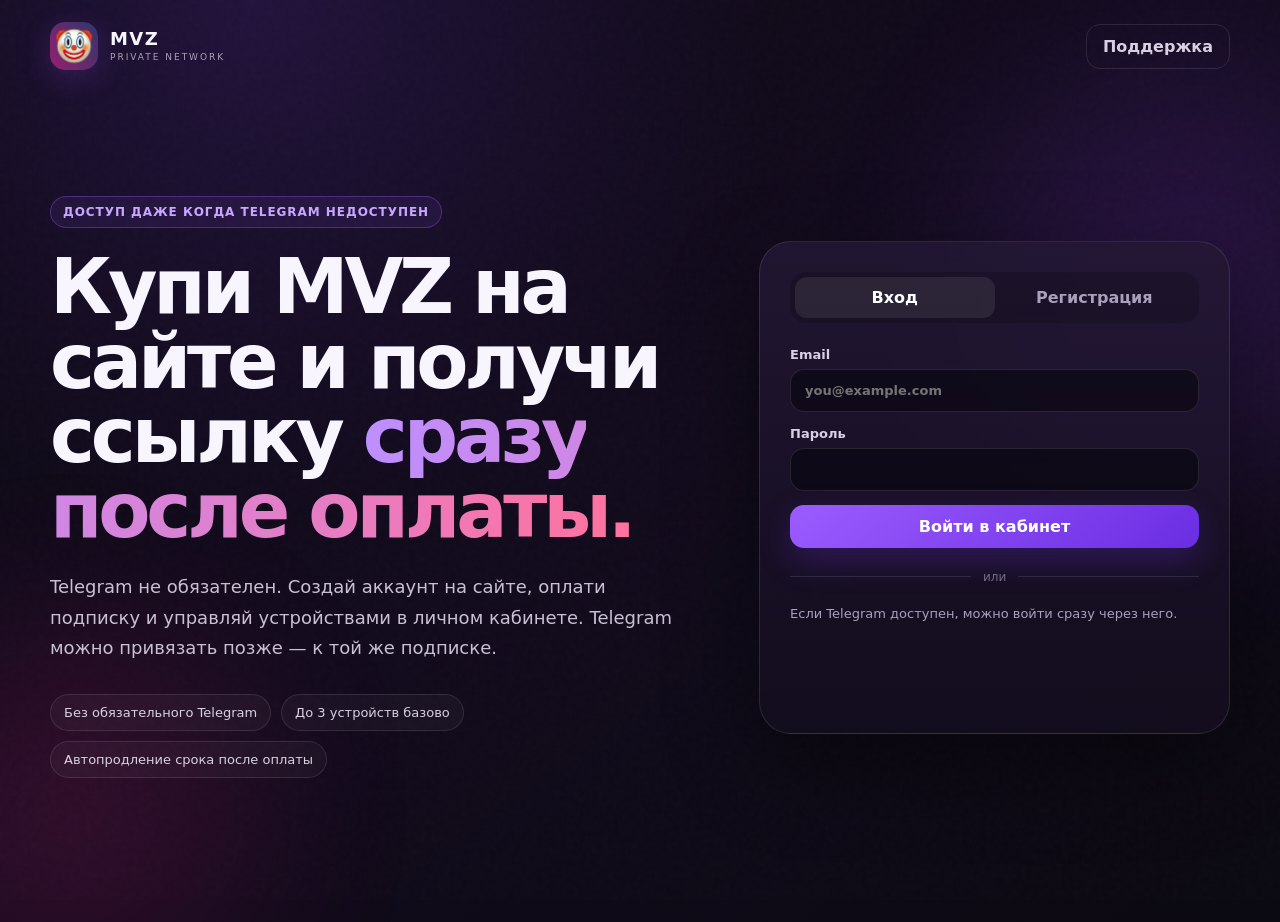
==== commit 0d724711: "Add files via upload" ====
--- a/index.html
+++ b/index.html
@@ -1 +1,149 @@
-<!doctype html><html lang="ru"><head><meta charset="utf-8"><meta name="viewport" content="width=device-width,initial-scale=1"><title>MVZ VPS — стабильное подключение</title><meta name="description" content="MVZ VPS: подключение для Telegram, сайтов и приложений"><link rel="preconnect" href="https://fonts.googleapis.com"><link rel="preconnect" href="https://fonts.gstatic.com" crossorigin><link href="https://fonts.googleapis.com/css2?family=Manrope:wght@400;600;700;800&family=Unbounded:wght@500;700&display=swap" rel="stylesheet"><link rel="stylesheet" href="style.css"></head><body><header><a class="brand" href="#top"><span class="logo">MV</span><span>MVZ <b>VPS</b></span></a><nav><a href="#plans">Тарифы</a><a href="#how">Как начать</a><button class="navsupport" data-open-chat>Поддержка</button></nav><a class="open" href="https://t.me/mvzapretbot?start=site" target="_blank" rel="noopener noreferrer">Открыть Telegram</a></header><main id="top"><section class="hero"><div><p class="tag">MVZ VPS / БЫСТРЫЙ СТАРТ</p><h1>Стабильное<br><em>VPS-подключение</em></h1><p class="lead">Для Telegram, сайтов, видео и приложений. До 3 устройств на одной подписке, подключение через официальный бот.</p><div class="hero-actions"><a class="button" href="#plans">Выбрать тариф</a><button class="link chatlink" data-open-chat>Нужна помощь? Написать ↗</button></div><div class="facts"><span><b>3</b> устройства</span><span><b>24/7</b> доступ</span><span><b>VLESS</b> протокол</span></div></div><div class="visual"><span class="logo big">MV</span><strong>MVZ VPS</strong><small><i></i> Система работает</small></div></section><section class="band">TELEGRAM <span>•</span> YOUTUBE <span>•</span> DISCORD <span>•</span> ИГРЫ <span>•</span> САЙТЫ</section><section id="plans"><p class="tag">ПОНЯТНЫЕ УСЛОВИЯ</p><h2>Выбери срок подписки</h2><p class="sub">Оплата и выдача подключения происходят в официальном Telegram-боте.</p><div class="plans"><article><h3>На месяц</h3><p class="price">70 <small>₽ / 30 дней</small></p><ul><li>До 3 устройств</li><li>Все доступные локации</li><li>Поддержка в Telegram и на сайте</li></ul><button data-plan="30">Подключить</button></article><article class="chosen"><label>ВЫГОДНО</label><h3>На 3 месяца</h3><p class="price">190 <small>₽ / 90 дней</small></p><ul><li>До 3 устройств</li><li>Все доступные локации</li><li>Оплата в боте</li></ul><button data-plan="90">Подключить</button></article><article><h3>На год</h3><p class="price">600 <small>₽ / 360 дней</small></p><ul><li>До 3 устройств</li><li>Все доступные локации</li><li>Максимальный срок</li></ul><button data-plan="360">Подключить</button></article></div></section><section id="how" class="how"><p class="tag">ТРИ ШАГА</p><h2>Как начать</h2><div><article><b>1</b><h3>Открой бота</h3><p>Запусти официальный MVZ VPS в Telegram.</p></article><article><b>2</b><h3>Выбери тариф</h3><p>Оплати удобный срок защищённой формой.</p></article><article><b>3</b><h3>Подключись</h3><p>Импортируй конфигурацию в приложение.</p></article></div></section></main><footer><span class="brand"><span class="logo">MV</span><span>MVZ <b>VPS</b></span></span><span>© <span id="year"></span> MVZ VPS</span><button class="foot-support" data-open-chat>Поддержка</button></footer><button class="chat-fab" data-open-chat aria-label="Открыть поддержку"><span>✦</span> Поддержка</button><section class="chat" id="chat" aria-hidden="true"><div class="chat-head"><div><b>Поддержка MVZ VPS</b><small><i></i> Обычно отвечаем быстро</small></div><button id="close-chat" aria-label="Закрыть">×</button></div><div class="chat-notice">Сообщение уходит в рабочий Telegram-чат поддержки, а ответ придёт сюда.</div><div class="chat-messages" id="chat-messages"><div class="msg bot">Привет! Опиши проблему, укажи устройство или приложение, и мы ответим прямо здесь.</div></div><form id="chat-form"><textarea id="chat-input" maxlength="1500" placeholder="Введите сообщение…" required></textarea><button id="send-chat" type="submit">Отправить</button></form><p class="chat-status" id="chat-status"></p></section><script src="app.js" defer></script></body></html>+<!doctype html>
+<html lang="ru">
+<head>
+  <meta charset="utf-8">
+  <meta name="viewport" content="width=device-width, initial-scale=1, viewport-fit=cover">
+  <meta name="theme-color" content="#171126">
+  <meta name="description" content="MVZ — личный кабинет, покупка и управление подпиской без обязательного Telegram.">
+  <title>MVZ — личный кабинет</title>
+  <link rel="icon" href="assets/mvz-logo.jpg">
+  <link rel="preconnect" href="https://telegram.org">
+  <link rel="stylesheet" href="styles.css">
+</head>
+<body>
+  <div class="noise"></div>
+  <div class="orb orb-a"></div>
+  <div class="orb orb-b"></div>
+
+  <header class="topbar shell">
+    <a class="brand" href="#" aria-label="MVZ">
+      <img src="assets/mvz-logo.jpg" alt="Логотип MVZ">
+      <span><strong>MVZ</strong><small>PRIVATE NETWORK</small></span>
+    </a>
+    <nav>
+      <button class="ghost" id="supportTopBtn" type="button">Поддержка</button>
+      <button class="ghost hidden" id="logoutBtn" type="button">Выйти</button>
+    </nav>
+  </header>
+
+  <main class="shell page">
+    <section id="landingView" class="landing-grid">
+      <div class="hero-copy">
+        <div class="eyebrow">Доступ даже когда Telegram недоступен</div>
+        <h1>Купи MVZ на сайте и получи ссылку <span>сразу после оплаты.</span></h1>
+        <p>Telegram не обязателен. Создай аккаунт на сайте, оплати подписку и управляй устройствами в личном кабинете. Telegram можно привязать позже — к той же подписке.</p>
+        <div class="hero-pills">
+          <span>Без обязательного Telegram</span>
+          <span>До 3 устройств базово</span>
+          <span>Автопродление срока после оплаты</span>
+        </div>
+      </div>
+
+      <section class="auth-card glass" aria-label="Вход в MVZ">
+        <div class="auth-tabs" role="tablist">
+          <button class="auth-tab active" data-tab="login" type="button">Вход</button>
+          <button class="auth-tab" data-tab="register" type="button">Регистрация</button>
+        </div>
+
+        <form id="loginForm" class="auth-form">
+          <label>Email<input id="loginEmail" type="email" autocomplete="email" placeholder="you@example.com" required></label>
+          <label>Пароль<input id="loginPassword" type="password" autocomplete="current-password" minlength="8" required></label>
+          <button class="primary wide" type="submit">Войти в кабинет</button>
+        </form>
+
+        <form id="registerForm" class="auth-form hidden">
+          <label>Email<input id="registerEmail" type="email" autocomplete="email" placeholder="you@example.com" required></label>
+          <label>Пароль<input id="registerPassword" type="password" autocomplete="new-password" minlength="8" maxlength="128" required></label>
+          <label>Повтори пароль<input id="registerPassword2" type="password" autocomplete="new-password" minlength="8" maxlength="128" required></label>
+          <button class="primary wide" type="submit">Создать аккаунт</button>
+          <p class="fine">Регистрация на сайте не выдаёт пробный период. Бесплатные дни остаются отдельной механикой Telegram-бота.</p>
+        </form>
+
+        <div class="divider"><span>или</span></div>
+        <div class="telegram-login-wrap">
+          <p>Если Telegram доступен, можно войти сразу через него.</p>
+          <div id="telegramLoginButton" class="telegram-widget-slot"></div>
+        </div>
+        <p id="authError" class="form-error" role="alert"></p>
+      </section>
+    </section>
+
+    <section id="dashboardView" class="dashboard hidden">
+      <div class="dashboard-head">
+        <div>
+          <div class="eyebrow">Личный кабинет</div>
+          <h2 id="welcomeTitle">MVZ</h2>
+          <p id="accountSubtitle" class="muted"></p>
+        </div>
+        <button id="refreshDashboardBtn" class="ghost" type="button">Обновить</button>
+      </div>
+
+      <div class="dashboard-grid">
+        <article class="glass card subscription-card span-2">
+          <div class="card-head">
+            <div>
+              <span class="card-kicker">Подписка</span>
+              <h3 id="subscriptionStatus">Проверяем…</h3>
+            </div>
+            <span id="subscriptionBadge" class="status-pill">—</span>
+          </div>
+          <p id="subscriptionEnds" class="muted"></p>
+          <div id="subscriptionActions" class="action-row hidden">
+            <button id="copySubscriptionBtn" class="primary" type="button">Скопировать ссылку</button>
+            <a id="openV2RayBtn" class="secondary button-link" href="#">Открыть в V2RayTun</a>
+            <button id="rotateSubscriptionBtn" class="ghost" type="button">Обновить ссылку</button>
+          </div>
+          <div id="subscriptionLinkBox" class="link-box hidden"><code id="subscriptionLink"></code></div>
+        </article>
+
+        <article class="glass card telegram-card">
+          <div class="card-head compact">
+            <div><span class="card-kicker">Telegram</span><h3 id="telegramState">Не подключён</h3></div>
+          </div>
+          <p id="telegramDescription" class="muted">Можно привязать Telegram позже. Подписка останется той же.</p>
+          <div id="telegramLinkButton" class="telegram-widget-slot"></div>
+          <button id="telegramUnlinkedHint" class="secondary wide hidden" type="button" disabled>Telegram уже подключён</button>
+        </article>
+
+        <article class="glass card devices-card span-2">
+          <div class="card-head">
+            <div><span class="card-kicker">Устройства</span><h3>Мои устройства</h3></div>
+            <span id="deviceCount" class="status-pill">0 / 3</span>
+          </div>
+          <p class="muted">Устройства появляются автоматически после добавления или обновления общей ссылки подписки в клиенте.</p>
+          <div id="devicesList" class="devices-list"></div>
+        </article>
+
+        <article class="glass card plans-card span-2">
+          <div class="card-head">
+            <div><span class="card-kicker">Оплата</span><h3>Выбери срок</h3></div>
+            <span class="status-pill soft">Platega</span>
+          </div>
+          <div id="plansGrid" class="plans-grid"></div>
+          <p class="fine">После подтверждения платежа срок будет начислен автоматически. Для покупки через сайт Telegram не нужен.</p>
+        </article>
+      </div>
+    </section>
+  </main>
+
+  <aside id="supportDrawer" class="support-drawer" aria-hidden="true">
+    <div class="support-panel">
+      <div class="support-head">
+        <div><span class="card-kicker">MVZ Support</span><h3>Техподдержка</h3></div>
+        <button id="closeSupportBtn" class="icon-btn" aria-label="Закрыть" type="button">×</button>
+      </div>
+      <div id="supportMessages" class="support-messages"></div>
+      <form id="supportForm" class="support-form">
+        <textarea id="supportInput" rows="3" maxlength="1500" placeholder="Опиши проблему…" required></textarea>
+        <button class="primary" type="submit">Отправить</button>
+      </form>
+      <p class="fine">Ответ оператора из рабочей Telegram-группы появится здесь.</p>
+    </div>
+  </aside>
+
+  <div id="toast" class="toast" role="status" aria-live="polite"></div>
+
+  <script src="config.js"></script>
+  <script src="app.js" defer></script>
+</body>
+</html>
--- a/styles.css
+++ b/styles.css
@@ -0,0 +1,12 @@
+:root{
+  --bg:#0d0914;--panel:#171126;--panel2:#211632;--text:#f8f5ff;--muted:#aaa0bb;
+  --line:rgba(255,255,255,.105);--purple:#9b5cff;--purple2:#6b2de2;--pink:#d63b93;--red:#ff414f;
+  --good:#72e0aa;--warn:#f7cf74;--shadow:0 30px 90px rgba(0,0,0,.42);--radius:26px;
+}
+*{box-sizing:border-box}html{scroll-behavior:smooth}body{margin:0;min-height:100vh;background:radial-gradient(circle at 20% 0%,#22133c 0,transparent 38%),linear-gradient(145deg,#0d0914 0%,#120b1d 48%,#0b0911 100%);color:var(--text);font-family:Inter,ui-sans-serif,system-ui,-apple-system,BlinkMacSystemFont,"Segoe UI",sans-serif;overflow-x:hidden}.hidden{display:none!important}
+.noise{position:fixed;inset:0;pointer-events:none;opacity:.045;background-image:url("data:image/svg+xml,%3Csvg viewBox='0 0 180 180' xmlns='http://www.w3.org/2000/svg'%3E%3Cfilter id='n'%3E%3CfeTurbulence type='fractalNoise' baseFrequency='.85' numOctaves='4' stitchTiles='stitch'/%3E%3C/filter%3E%3Crect width='100%25' height='100%25' filter='url(%23n)' opacity='.5'/%3E%3C/svg%3E");z-index:-1}.orb{position:fixed;border-radius:999px;filter:blur(95px);opacity:.16;pointer-events:none;z-index:-1}.orb-a{width:420px;height:420px;background:#9d41ff;top:8%;right:-120px}.orb-b{width:360px;height:360px;background:#d81e78;bottom:-90px;left:-110px}
+.shell{width:min(1180px,calc(100% - 36px));margin-inline:auto}.topbar{height:92px;display:flex;align-items:center;justify-content:space-between}.brand{display:flex;align-items:center;gap:12px;color:inherit;text-decoration:none}.brand img{width:48px;height:48px;border-radius:15px;object-fit:cover;box-shadow:0 8px 30px rgba(155,92,255,.2)}.brand span{display:grid;line-height:1}.brand strong{font-size:18px;letter-spacing:.08em}.brand small{font-size:9px;letter-spacing:.22em;color:var(--muted);margin-top:5px}.topbar nav{display:flex;gap:8px}.page{padding:50px 0 90px}.landing-grid{display:grid;grid-template-columns:1.15fr .85fr;gap:72px;align-items:center;min-height:calc(100vh - 210px)}.hero-copy{max-width:700px}.eyebrow{display:inline-flex;border:1px solid rgba(155,92,255,.34);background:rgba(155,92,255,.09);color:#c8a8ff;padding:8px 12px;border-radius:999px;font-size:12px;font-weight:700;letter-spacing:.08em;text-transform:uppercase}.hero-copy h1{font-size:clamp(42px,6vw,76px);line-height:.98;letter-spacing:-.055em;margin:22px 0 24px;max-width:850px}.hero-copy h1 span{background:linear-gradient(90deg,#bd8fff,#ff729e);-webkit-background-clip:text;background-clip:text;color:transparent}.hero-copy>p{font-size:18px;line-height:1.7;color:#c9c0d3;max-width:650px}.hero-pills{display:flex;flex-wrap:wrap;gap:10px;margin-top:30px}.hero-pills span{border:1px solid var(--line);background:rgba(255,255,255,.035);padding:10px 13px;border-radius:999px;color:#d9d1e2;font-size:13px}
+.glass{background:linear-gradient(180deg,rgba(35,24,52,.86),rgba(20,14,31,.82));border:1px solid var(--line);box-shadow:var(--shadow);backdrop-filter:blur(22px)}.auth-card{padding:30px;border-radius:32px}.auth-tabs{display:grid;grid-template-columns:1fr 1fr;background:rgba(0,0,0,.18);padding:5px;border-radius:16px;margin-bottom:24px}.auth-tab{border:0;background:transparent;color:var(--muted);font-weight:750;padding:11px;border-radius:12px;cursor:pointer}.auth-tab.active{background:rgba(255,255,255,.08);color:#fff}.auth-form{display:grid;gap:14px}.auth-form label{display:grid;gap:7px;color:#d9d0e2;font-size:13px;font-weight:650}.auth-form input,.support-form textarea{width:100%;border:1px solid var(--line);background:rgba(7,5,11,.55);color:#fff;border-radius:14px;padding:13px 14px;outline:none;font:inherit}.auth-form input:focus,.support-form textarea:focus{border-color:rgba(155,92,255,.7);box-shadow:0 0 0 4px rgba(155,92,255,.1)}button,.button-link{font:inherit}.primary,.secondary,.ghost,.icon-btn{border:0;border-radius:14px;padding:12px 16px;cursor:pointer;font-weight:780;transition:.2s ease}.primary{background:linear-gradient(135deg,var(--purple),var(--purple2));color:#fff;box-shadow:0 12px 32px rgba(107,45,226,.28)}.primary:hover{transform:translateY(-1px);filter:brightness(1.06)}.secondary{background:rgba(255,255,255,.085);border:1px solid var(--line);color:#fff}.ghost{background:transparent;border:1px solid var(--line);color:#d8d0e2}.ghost:hover,.secondary:hover{background:rgba(255,255,255,.12)}.wide{width:100%}.divider{display:flex;align-items:center;gap:12px;color:#766c84;font-size:12px;margin:22px 0}.divider:before,.divider:after{content:"";height:1px;background:var(--line);flex:1}.telegram-login-wrap p{margin:0 0 12px;color:var(--muted);font-size:13px}.telegram-widget-slot{min-height:42px;display:flex;align-items:center;justify-content:center}.fine{color:#7f748d;font-size:11px;line-height:1.55;margin:10px 0 0}.form-error{color:#ff8e9a;font-size:12px;min-height:18px;margin:10px 0 0}
+.dashboard{padding-top:8px}.dashboard-head{display:flex;align-items:end;justify-content:space-between;margin:0 0 24px}.dashboard-head h2{font-size:38px;margin:12px 0 5px;letter-spacing:-.04em}.muted{color:var(--muted)}.dashboard-grid{display:grid;grid-template-columns:1fr 1fr;gap:18px}.card{border-radius:var(--radius);padding:24px}.span-2{grid-column:span 2}.card-head{display:flex;align-items:flex-start;justify-content:space-between;gap:16px;margin-bottom:14px}.card-head.compact{margin-bottom:8px}.card-kicker{display:block;color:#9f94ac;font-size:11px;text-transform:uppercase;letter-spacing:.11em;font-weight:800;margin-bottom:7px}.card h3{font-size:23px;margin:0;letter-spacing:-.025em}.status-pill{border:1px solid rgba(114,224,170,.26);background:rgba(114,224,170,.1);color:#a7f0cc;padding:8px 11px;border-radius:999px;font-size:12px;font-weight:800;white-space:nowrap}.status-pill.off{border-color:rgba(255,96,106,.25);background:rgba(255,96,106,.09);color:#ff9ca4}.status-pill.soft{border-color:var(--line);background:rgba(255,255,255,.04);color:#c9c0d3}.action-row{display:flex;flex-wrap:wrap;gap:10px;margin-top:20px}.button-link{text-decoration:none;display:inline-flex;align-items:center;justify-content:center}.link-box{margin-top:15px;padding:14px;border-radius:15px;background:#09060e;border:1px solid var(--line);overflow:auto}.link-box code{font-size:12px;color:#d8d0e2;word-break:break-all}.devices-list{display:grid;gap:10px;margin-top:18px}.device-row{display:grid;grid-template-columns:1fr auto;gap:16px;align-items:center;padding:15px 16px;border-radius:16px;border:1px solid var(--line);background:rgba(255,255,255,.028)}.device-title{font-weight:770}.device-meta{display:flex;gap:7px;flex-wrap:wrap;color:#8f849b;font-size:11px;margin-top:5px}.device-actions{display:flex;gap:8px}.device-actions button{padding:8px 11px;font-size:12px}.empty-state{padding:20px;border:1px dashed var(--line);border-radius:16px;color:var(--muted);text-align:center}.plans-grid{display:grid;grid-template-columns:repeat(4,1fr);gap:12px}.plan{position:relative;border:1px solid var(--line);background:rgba(255,255,255,.03);padding:18px;border-radius:20px;min-height:170px;display:flex;flex-direction:column}.plan.featured{border-color:rgba(155,92,255,.58);background:linear-gradient(180deg,rgba(155,92,255,.12),rgba(255,255,255,.03))}.plan .tag{position:absolute;right:13px;top:13px;color:#e5d5ff;font-size:10px;background:rgba(155,92,255,.2);padding:5px 8px;border-radius:999px}.plan strong{font-size:19px}.plan .price{font-size:31px;font-weight:850;letter-spacing:-.04em;margin:14px 0 2px}.plan .per{font-size:11px;color:var(--muted)}.plan button{margin-top:auto;width:100%}
+.support-drawer{position:fixed;inset:0;background:rgba(3,2,5,.55);backdrop-filter:blur(8px);opacity:0;pointer-events:none;transition:.2s;z-index:50}.support-drawer.open{opacity:1;pointer-events:auto}.support-panel{position:absolute;right:0;top:0;height:100%;width:min(440px,100%);background:#130d1d;border-left:1px solid var(--line);padding:22px;display:grid;grid-template-rows:auto 1fr auto auto;gap:14px;transform:translateX(30px);transition:.2s}.support-drawer.open .support-panel{transform:none}.support-head{display:flex;justify-content:space-between;align-items:center}.support-head h3{margin:0;font-size:24px}.icon-btn{background:rgba(255,255,255,.07);color:#fff;font-size:24px;width:42px;height:42px;padding:0}.support-messages{overflow:auto;padding:8px 4px;display:flex;flex-direction:column;gap:10px}.bubble{max-width:82%;padding:11px 13px;border-radius:16px;font-size:13px;line-height:1.5;white-space:pre-wrap;word-break:break-word}.bubble.user{align-self:flex-end;background:linear-gradient(135deg,#7d3ce1,#5a28a8)}.bubble.support{align-self:flex-start;background:#24192f;border:1px solid var(--line)}.bubble small{display:block;opacity:.55;margin-top:5px;font-size:9px}.support-form{display:grid;gap:9px}.support-form textarea{resize:none}.toast{position:fixed;left:50%;bottom:28px;transform:translate(-50%,20px);opacity:0;pointer-events:none;background:#24192f;border:1px solid var(--line);padding:12px 16px;border-radius:14px;box-shadow:var(--shadow);z-index:100;transition:.2s;max-width:min(520px,calc(100% - 30px));text-align:center}.toast.show{opacity:1;transform:translate(-50%,0)}
+@media(max-width:900px){.landing-grid{grid-template-columns:1fr;gap:34px;padding-top:10px}.hero-copy h1{font-size:52px}.dashboard-grid{grid-template-columns:1fr}.span-2{grid-column:auto}.plans-grid{grid-template-columns:1fr 1fr}.telegram-card{order:2}.page{padding-top:24px}}@media(max-width:560px){.shell{width:min(100% - 22px,1180px)}.topbar{height:76px}.brand img{width:42px;height:42px}.topbar nav .ghost{padding:10px 12px}.hero-copy h1{font-size:42px}.hero-copy>p{font-size:16px}.auth-card{padding:20px}.card{padding:19px}.dashboard-head{align-items:flex-start;gap:16px}.dashboard-head h2{font-size:31px}.plans-grid{grid-template-columns:1fr}.action-row>*{width:100%}.device-row{grid-template-columns:1fr}.device-actions{justify-content:flex-start}.support-panel{padding:16px}}
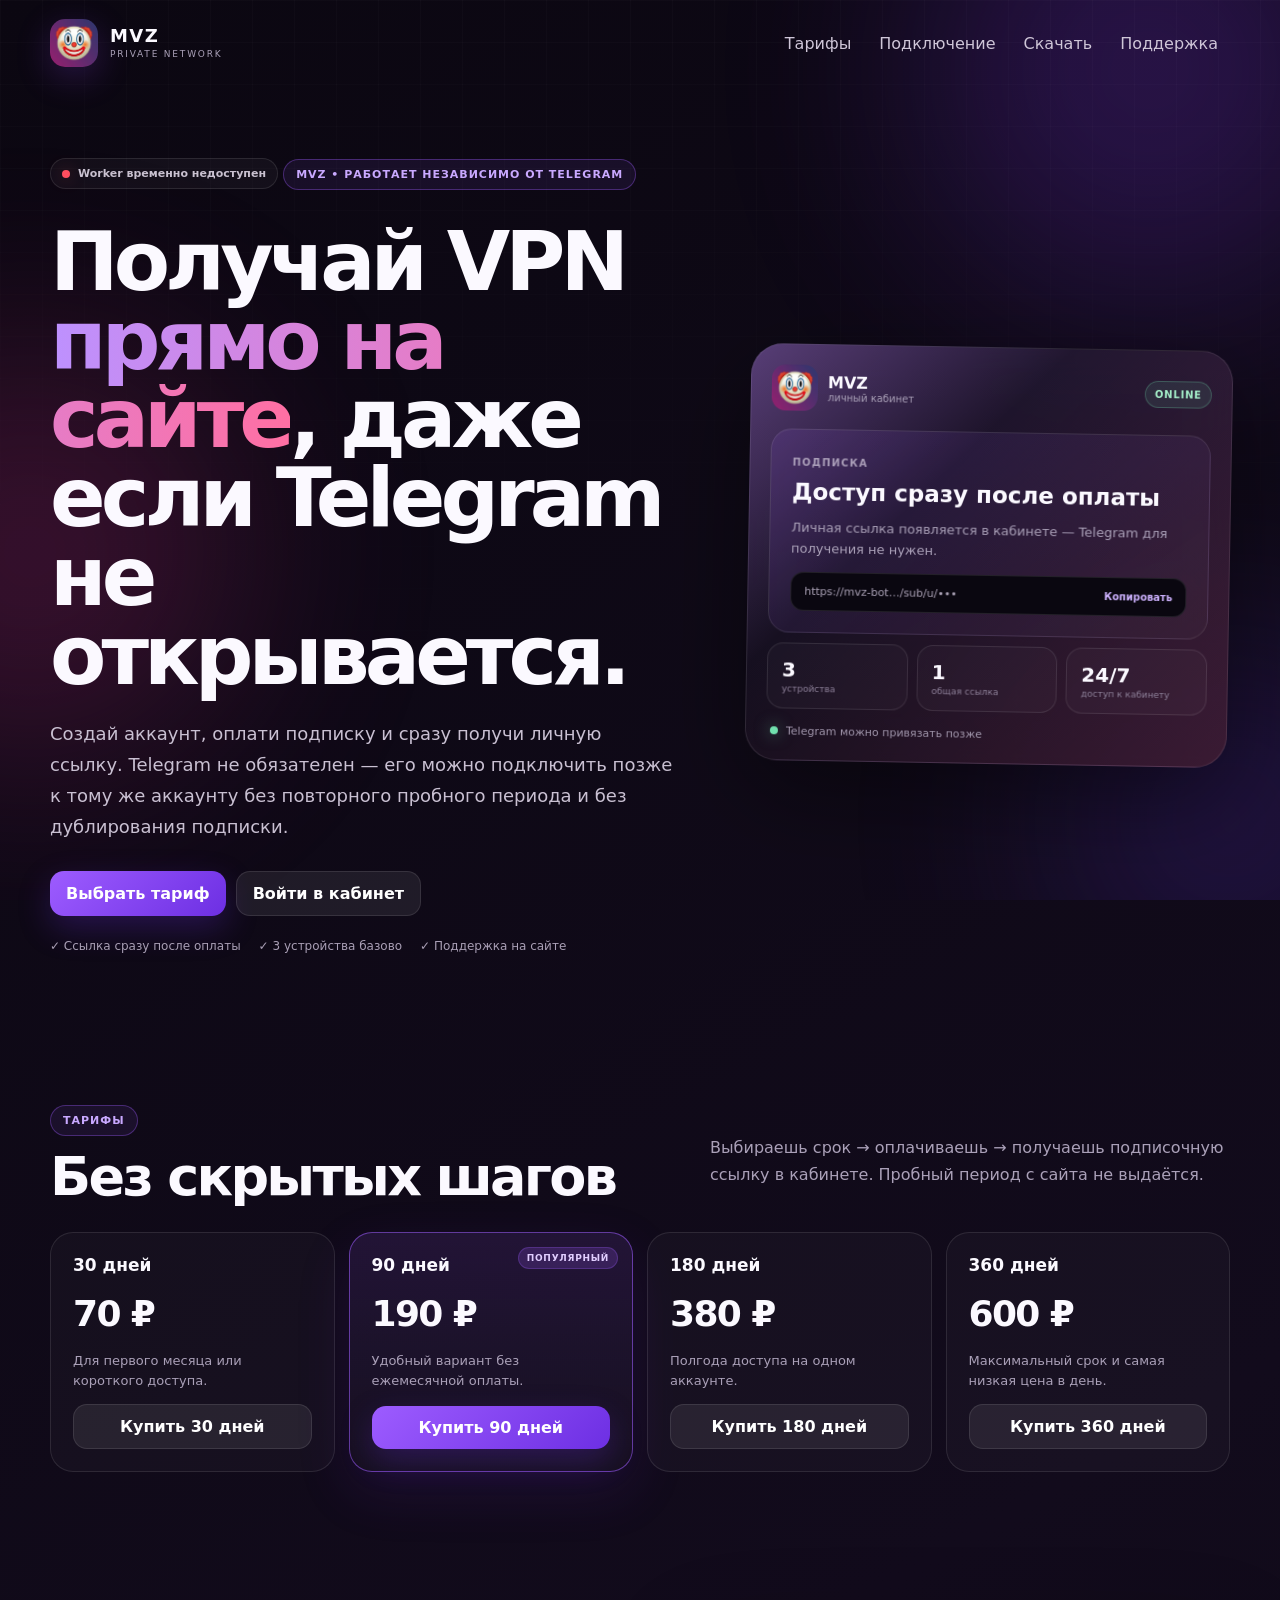
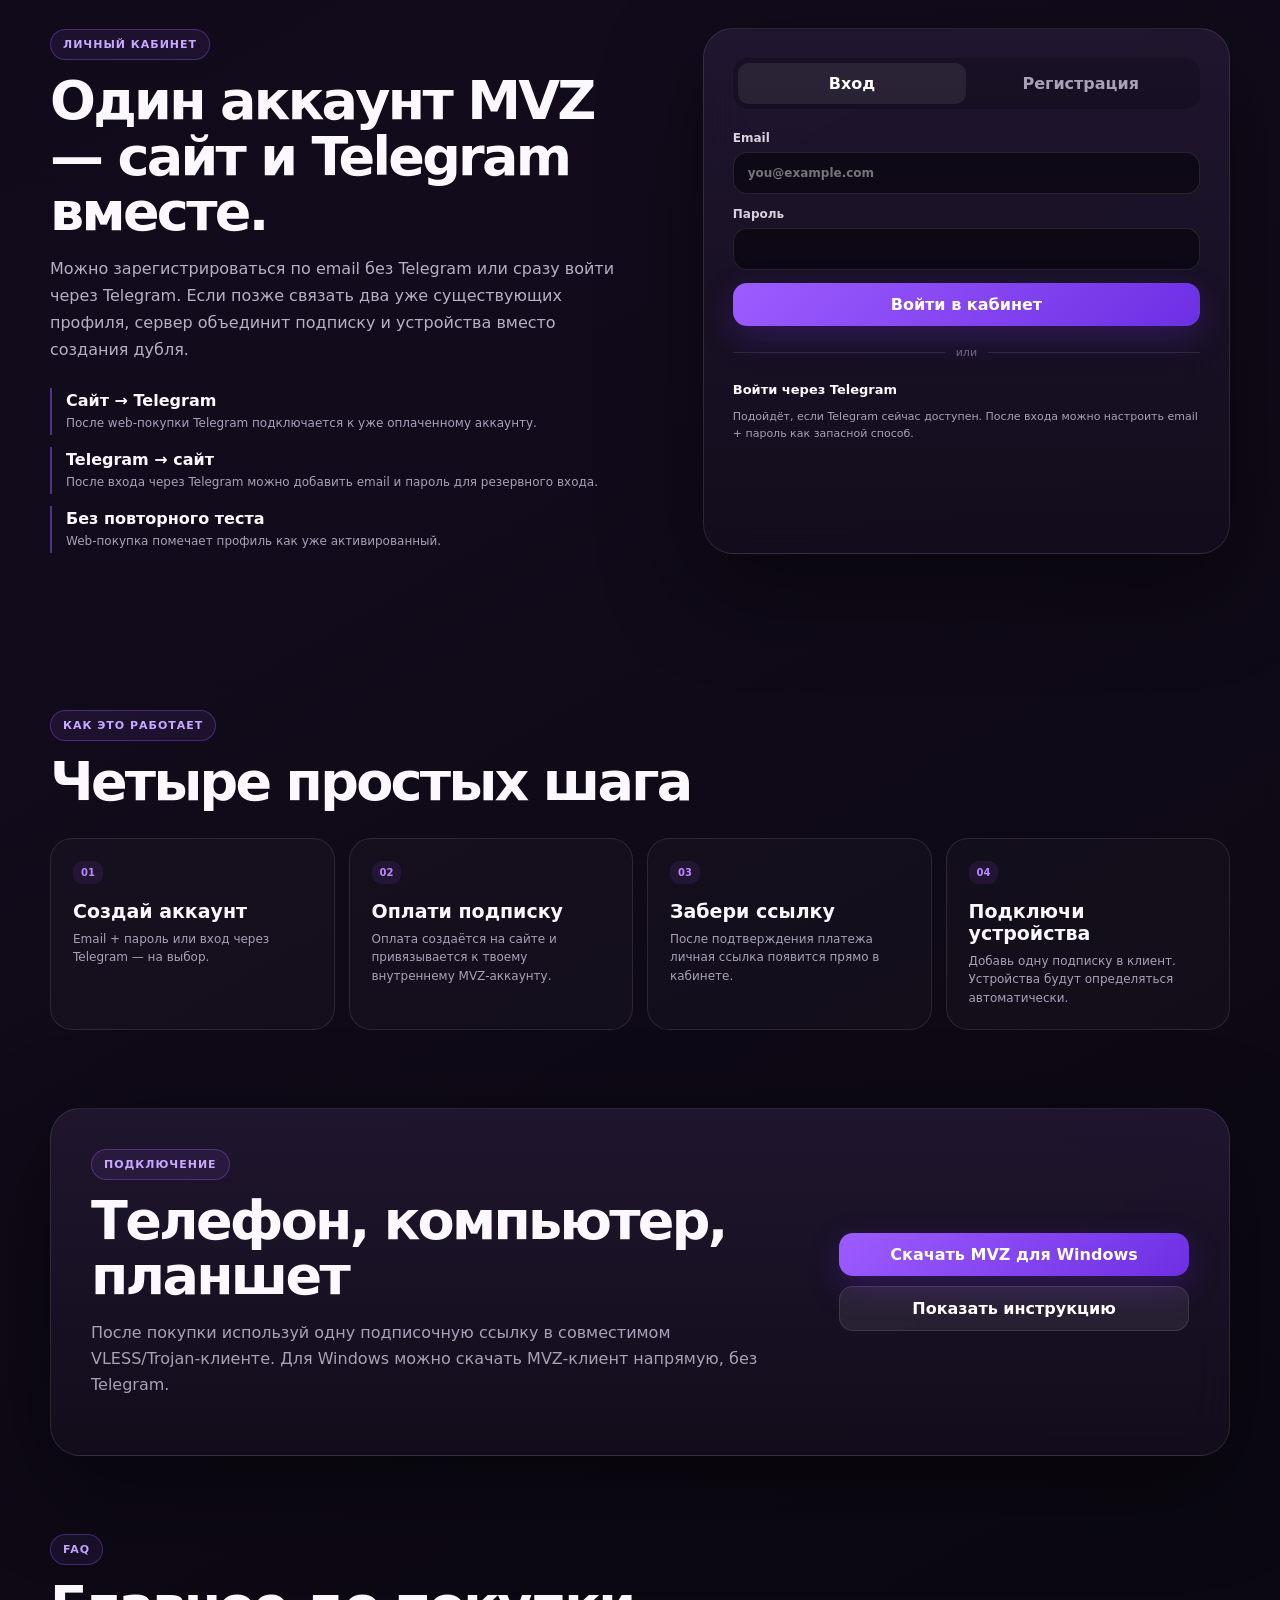
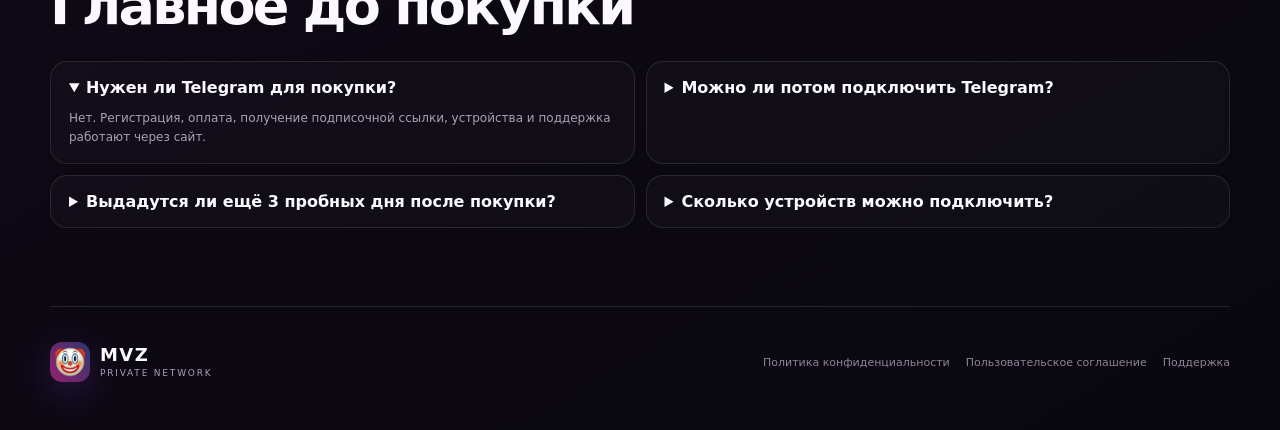
==== commit 697afbf7: "Add files via upload" ====
--- a/index.html
+++ b/index.html
@@ -3,90 +3,168 @@
 <head>
   <meta charset="utf-8">
   <meta name="viewport" content="width=device-width, initial-scale=1, viewport-fit=cover">
-  <meta name="theme-color" content="#171126">
-  <meta name="description" content="MVZ — личный кабинет, покупка и управление подпиской без обязательного Telegram.">
-  <title>MVZ — личный кабинет</title>
+  <meta name="theme-color" content="#100a19">
+  <meta name="description" content="MVZ — покупка VPN-подписки без обязательного Telegram, личный кабинет, устройства и поддержка.">
+  <title>MVZ — доступ без обязательного Telegram</title>
   <link rel="icon" href="assets/mvz-logo.jpg">
   <link rel="preconnect" href="https://telegram.org">
   <link rel="stylesheet" href="styles.css">
 </head>
 <body>
-  <div class="noise"></div>
-  <div class="orb orb-a"></div>
-  <div class="orb orb-b"></div>
+  <div class="site-bg" aria-hidden="true">
+    <span class="glow glow-a"></span><span class="glow glow-b"></span><span class="glow glow-c"></span>
+  </div>
 
   <header class="topbar shell">
-    <a class="brand" href="#" aria-label="MVZ">
-      <img src="assets/mvz-logo.jpg" alt="Логотип MVZ">
+    <a class="brand" href="#top" aria-label="MVZ">
+      <img src="assets/mvz-logo.jpg" alt="MVZ">
       <span><strong>MVZ</strong><small>PRIVATE NETWORK</small></span>
     </a>
-    <nav>
-      <button class="ghost" id="supportTopBtn" type="button">Поддержка</button>
-      <button class="ghost hidden" id="logoutBtn" type="button">Выйти</button>
+    <nav class="nav-links" aria-label="Навигация">
+      <a href="#plans">Тарифы</a>
+      <a href="#how">Подключение</a>
+      <a href="#download">Скачать</a>
+      <button class="nav-button" id="supportTopBtn" type="button">Поддержка</button>
+      <button class="nav-button hidden" id="logoutBtn" type="button">Выйти</button>
     </nav>
+    <button class="menu-button" id="menuButton" type="button" aria-label="Меню">☰</button>
   </header>
 
-  <main class="shell page">
-    <section id="landingView" class="landing-grid">
-      <div class="hero-copy">
-        <div class="eyebrow">Доступ даже когда Telegram недоступен</div>
-        <h1>Купи MVZ на сайте и получи ссылку <span>сразу после оплаты.</span></h1>
-        <p>Telegram не обязателен. Создай аккаунт на сайте, оплати подписку и управляй устройствами в личном кабинете. Telegram можно привязать позже — к той же подписке.</p>
-        <div class="hero-pills">
-          <span>Без обязательного Telegram</span>
-          <span>До 3 устройств базово</span>
-          <span>Автопродление срока после оплаты</span>
-        </div>
+  <main id="top">
+    <section id="landingView">
+      <section class="hero shell section-pad">
+        <div class="hero-copy">
+          <div class="live-badge"><span id="workerDot" class="dot"></span><span id="workerStatus">Проверяем систему…</span></div>
+          <div class="eyebrow">MVZ • работает независимо от Telegram</div>
+          <h1>Получай VPN <span>прямо на сайте</span>, даже если Telegram не открывается.</h1>
+          <p class="hero-lead">Создай аккаунт, оплати подписку и сразу получи личную ссылку. Telegram не обязателен — его можно подключить позже к тому же аккаунту без повторного пробного периода и без дублирования подписки.</p>
+          <div class="hero-actions">
+            <a class="primary button-link" href="#plans">Выбрать тариф</a>
+            <a class="secondary button-link" href="#auth">Войти в кабинет</a>
+          </div>
+          <div class="trust-row">
+            <span>✓ Ссылка сразу после оплаты</span>
+            <span>✓ 3 устройства базово</span>
+            <span>✓ Поддержка на сайте</span>
+          </div>
+        </div>
+
+        <div class="product-preview glass">
+          <div class="preview-top">
+            <div class="preview-brand"><img src="assets/mvz-logo.jpg" alt=""><div><b>MVZ</b><small>личный кабинет</small></div></div>
+            <span class="status-chip success">ONLINE</span>
+          </div>
+          <div class="preview-card">
+            <small>ПОДПИСКА</small>
+            <strong>Доступ сразу после оплаты</strong>
+            <p>Личная ссылка появляется в кабинете — Telegram для получения не нужен.</p>
+            <div class="fake-link"><span>https://mvz-bot…/sub/u/•••</span><b>Копировать</b></div>
+          </div>
+          <div class="preview-stats">
+            <div><strong>3</strong><span>устройства</span></div>
+            <div><strong>1</strong><span>общая ссылка</span></div>
+            <div><strong>24/7</strong><span>доступ к кабинету</span></div>
+          </div>
+          <div class="preview-foot"><span class="mini-dot"></span> Telegram можно привязать позже</div>
+        </div>
+      </section>
+
+      <section id="plans" class="section shell">
+        <div class="section-heading">
+          <div><div class="eyebrow">Тарифы</div><h2>Без скрытых шагов</h2></div>
+          <p>Выбираешь срок → оплачиваешь → получаешь подписочную ссылку в кабинете. Пробный период с сайта не выдаётся.</p>
+        </div>
+        <div class="public-plans">
+          <article class="public-plan"><span class="plan-duration">30 дней</span><div class="big-price">70 ₽</div><p>Для первого месяца или короткого доступа.</p><button class="secondary wide" data-public-plan="30" type="button">Купить 30 дней</button></article>
+          <article class="public-plan featured"><span class="plan-badge">ПОПУЛЯРНЫЙ</span><span class="plan-duration">90 дней</span><div class="big-price">190 ₽</div><p>Удобный вариант без ежемесячной оплаты.</p><button class="primary wide" data-public-plan="90" type="button">Купить 90 дней</button></article>
+          <article class="public-plan"><span class="plan-duration">180 дней</span><div class="big-price">380 ₽</div><p>Полгода доступа на одном аккаунте.</p><button class="secondary wide" data-public-plan="180" type="button">Купить 180 дней</button></article>
+          <article class="public-plan"><span class="plan-duration">360 дней</span><div class="big-price">600 ₽</div><p>Максимальный срок и самая низкая цена в день.</p><button class="secondary wide" data-public-plan="360" type="button">Купить 360 дней</button></article>
+        </div>
+      </section>
+
+      <section id="auth" class="section shell auth-section">
+        <div class="auth-copy">
+          <div class="eyebrow">Личный кабинет</div>
+          <h2>Один аккаунт MVZ — сайт и Telegram вместе.</h2>
+          <p>Можно зарегистрироваться по email без Telegram или сразу войти через Telegram. Если позже связать два уже существующих профиля, сервер объединит подписку и устройства вместо создания дубля.</p>
+          <div class="auth-points">
+            <div><b>Сайт → Telegram</b><span>После web-покупки Telegram подключается к уже оплаченному аккаунту.</span></div>
+            <div><b>Telegram → сайт</b><span>После входа через Telegram можно добавить email и пароль для резервного входа.</span></div>
+            <div><b>Без повторного теста</b><span>Web-покупка помечает профиль как уже активированный.</span></div>
+          </div>
+        </div>
+
+        <section class="auth-card glass" aria-label="Вход в MVZ">
+          <div class="auth-tabs" role="tablist">
+            <button class="auth-tab active" data-tab="login" type="button">Вход</button>
+            <button class="auth-tab" data-tab="register" type="button">Регистрация</button>
+          </div>
+          <form id="loginForm" class="auth-form">
+            <label>Email<input id="loginEmail" type="email" autocomplete="email" placeholder="you@example.com" required></label>
+            <label>Пароль<input id="loginPassword" type="password" autocomplete="current-password" minlength="8" required></label>
+            <button class="primary wide" type="submit">Войти в кабинет</button>
+          </form>
+          <form id="registerForm" class="auth-form hidden">
+            <label>Email<input id="registerEmail" type="email" autocomplete="email" placeholder="you@example.com" required></label>
+            <label>Пароль<input id="registerPassword" type="password" autocomplete="new-password" minlength="8" maxlength="128" required></label>
+            <label>Повтори пароль<input id="registerPassword2" type="password" autocomplete="new-password" minlength="8" maxlength="128" required></label>
+            <button class="primary wide" type="submit">Создать аккаунт</button>
+            <p class="fine">Регистрация на сайте не активирует бесплатные 3 дня.</p>
+          </form>
+          <div class="divider"><span>или</span></div>
+          <div class="telegram-login-wrap">
+            <b>Войти через Telegram</b>
+            <p>Подойдёт, если Telegram сейчас доступен. После входа можно настроить email + пароль как запасной способ.</p>
+            <div id="telegramLoginButton" class="telegram-widget-slot"></div>
+          </div>
+          <p id="authError" class="form-error" role="alert"></p>
+        </section>
+      </section>
+
+      <section id="how" class="section shell">
+        <div class="section-heading compact-heading"><div><div class="eyebrow">Как это работает</div><h2>Четыре простых шага</h2></div></div>
+        <div class="steps-grid">
+          <article class="step-card"><span>01</span><h3>Создай аккаунт</h3><p>Email + пароль или вход через Telegram — на выбор.</p></article>
+          <article class="step-card"><span>02</span><h3>Оплати подписку</h3><p>Оплата создаётся на сайте и привязывается к твоему внутреннему MVZ-аккаунту.</p></article>
+          <article class="step-card"><span>03</span><h3>Забери ссылку</h3><p>После подтверждения платежа личная ссылка появится прямо в кабинете.</p></article>
+          <article class="step-card"><span>04</span><h3>Подключи устройства</h3><p>Добавь одну подписку в клиент. Устройства будут определяться автоматически.</p></article>
+        </div>
+      </section>
+
+      <section id="download" class="section shell download-block glass">
+        <div class="download-copy"><div class="eyebrow">Подключение</div><h2>Телефон, компьютер, планшет</h2><p>После покупки используй одну подписочную ссылку в совместимом VLESS/Trojan-клиенте. Для Windows можно скачать MVZ-клиент напрямую, без Telegram.</p></div>
+        <div class="download-actions">
+          <a id="downloadWindowsBtn" class="primary button-link wide" href="#">Скачать MVZ для Windows</a>
+          <button id="openGuideBtn" class="secondary wide" type="button">Показать инструкцию</button>
+        </div>
+      </section>
+
+      <section class="section shell faq-section">
+        <div class="section-heading compact-heading"><div><div class="eyebrow">FAQ</div><h2>Главное до покупки</h2></div></div>
+        <div class="faq-grid">
+          <details open><summary>Нужен ли Telegram для покупки?</summary><p>Нет. Регистрация, оплата, получение подписочной ссылки, устройства и поддержка работают через сайт.</p></details>
+          <details><summary>Можно ли потом подключить Telegram?</summary><p>Да. Он подключается к существующему аккаунту. Если Telegram-профиль уже существовал, данные объединяются вместо создания второй подписки.</p></details>
+          <details><summary>Выдадутся ли ещё 3 пробных дня после покупки?</summary><p>Нет. После подтверждённой покупки с сайта профиль помечается как уже активированный, поэтому повторный пробный период не начисляется.</p></details>
+          <details><summary>Сколько устройств можно подключить?</summary><p>Базовый лимит — 3 устройства. Внутренняя система MVZ ведёт список устройств по общей подписочной ссылке.</p></details>
+        </div>
+      </section>
+    </section>
+
+    <section id="dashboardView" class="dashboard shell hidden">
+      <div class="dashboard-head">
+        <div><div class="eyebrow">Личный кабинет MVZ</div><h1 id="welcomeTitle">MVZ</h1><p id="accountSubtitle" class="muted"></p></div>
+        <div class="dashboard-head-actions"><span class="live-badge compact"><span class="dot online"></span>Worker online</span><button id="refreshDashboardBtn" class="ghost" type="button">Обновить</button></div>
       </div>
 
-      <section class="auth-card glass" aria-label="Вход в MVZ">
-        <div class="auth-tabs" role="tablist">
-          <button class="auth-tab active" data-tab="login" type="button">Вход</button>
-          <button class="auth-tab" data-tab="register" type="button">Регистрация</button>
-        </div>
-
-        <form id="loginForm" class="auth-form">
-          <label>Email<input id="loginEmail" type="email" autocomplete="email" placeholder="you@example.com" required></label>
-          <label>Пароль<input id="loginPassword" type="password" autocomplete="current-password" minlength="8" required></label>
-          <button class="primary wide" type="submit">Войти в кабинет</button>
-        </form>
-
-        <form id="registerForm" class="auth-form hidden">
-          <label>Email<input id="registerEmail" type="email" autocomplete="email" placeholder="you@example.com" required></label>
-          <label>Пароль<input id="registerPassword" type="password" autocomplete="new-password" minlength="8" maxlength="128" required></label>
-          <label>Повтори пароль<input id="registerPassword2" type="password" autocomplete="new-password" minlength="8" maxlength="128" required></label>
-          <button class="primary wide" type="submit">Создать аккаунт</button>
-          <p class="fine">Регистрация на сайте не выдаёт пробный период. Бесплатные дни остаются отдельной механикой Telegram-бота.</p>
-        </form>
-
-        <div class="divider"><span>или</span></div>
-        <div class="telegram-login-wrap">
-          <p>Если Telegram доступен, можно войти сразу через него.</p>
-          <div id="telegramLoginButton" class="telegram-widget-slot"></div>
-        </div>
-        <p id="authError" class="form-error" role="alert"></p>
-      </section>
-    </section>
-
-    <section id="dashboardView" class="dashboard hidden">
-      <div class="dashboard-head">
-        <div>
-          <div class="eyebrow">Личный кабинет</div>
-          <h2 id="welcomeTitle">MVZ</h2>
-          <p id="accountSubtitle" class="muted"></p>
-        </div>
-        <button id="refreshDashboardBtn" class="ghost" type="button">Обновить</button>
+      <div class="summary-grid">
+        <div class="summary-card"><small>ПОДПИСКА</small><b id="summarySubscription">—</b><span id="summarySubscriptionSub">—</span></div>
+        <div class="summary-card"><small>УСТРОЙСТВА</small><b id="summaryDevices">0 / 3</b><span>общий лимит</span></div>
+        <div class="summary-card"><small>TELEGRAM</small><b id="summaryTelegram">Не подключён</b><span>не обязателен</span></div>
       </div>
 
       <div class="dashboard-grid">
         <article class="glass card subscription-card span-2">
-          <div class="card-head">
-            <div>
-              <span class="card-kicker">Подписка</span>
-              <h3 id="subscriptionStatus">Проверяем…</h3>
-            </div>
-            <span id="subscriptionBadge" class="status-pill">—</span>
-          </div>
+          <div class="card-head"><div><span class="card-kicker">Подписка</span><h3 id="subscriptionStatus">Проверяем…</h3></div><span id="subscriptionBadge" class="status-pill">—</span></div>
           <p id="subscriptionEnds" class="muted"></p>
           <div id="subscriptionActions" class="action-row hidden">
             <button id="copySubscriptionBtn" class="primary" type="button">Скопировать ссылку</button>
@@ -96,53 +174,76 @@
           <div id="subscriptionLinkBox" class="link-box hidden"><code id="subscriptionLink"></code></div>
         </article>
 
+        <article class="glass card quick-card">
+          <span class="card-kicker">Быстрое подключение</span><h3>Что делать после оплаты</h3>
+          <ol class="mini-steps"><li>Скопируй личную ссылку.</li><li>Добавь её в VPN-клиент как подписку.</li><li>Обнови список серверов и подключись.</li></ol>
+          <a id="dashboardDownloadBtn" class="secondary button-link wide" href="#">Скачать MVZ для Windows</a>
+        </article>
+
         <article class="glass card telegram-card">
-          <div class="card-head compact">
-            <div><span class="card-kicker">Telegram</span><h3 id="telegramState">Не подключён</h3></div>
-          </div>
-          <p id="telegramDescription" class="muted">Можно привязать Telegram позже. Подписка останется той же.</p>
+          <div class="card-head compact"><div><span class="card-kicker">Telegram</span><h3 id="telegramState">Не подключён</h3></div></div>
+          <p id="telegramDescription" class="muted">Telegram можно привязать позже.</p>
           <div id="telegramLinkButton" class="telegram-widget-slot"></div>
           <button id="telegramUnlinkedHint" class="secondary wide hidden" type="button" disabled>Telegram уже подключён</button>
         </article>
 
+        <article id="credentialsCard" class="glass card credentials-card hidden">
+          <span class="card-kicker">Резервный вход</span><h3>Email + пароль</h3>
+          <p class="muted">Настрой вход без Telegram, чтобы кабинет оставался доступен даже если Telegram не работает.</p>
+          <form id="credentialsForm" class="auth-form compact-form">
+            <label>Email<input id="credentialsEmail" type="email" autocomplete="email" placeholder="you@example.com" required></label>
+            <label>Новый пароль<input id="credentialsPassword" type="password" autocomplete="new-password" minlength="8" maxlength="128" required></label>
+            <label>Повтори пароль<input id="credentialsPassword2" type="password" autocomplete="new-password" minlength="8" maxlength="128" required></label>
+            <button class="primary wide" type="submit">Настроить резервный вход</button>
+          </form>
+        </article>
+
+        <article id="credentialsReadyCard" class="glass card credentials-card hidden">
+          <span class="card-kicker">Резервный вход</span><h3>Настроен ✓</h3>
+          <p class="muted">В кабинет можно войти по email и паролю без Telegram.</p><div id="credentialsEmailReady" class="account-line"></div>
+        </article>
+
         <article class="glass card devices-card span-2">
-          <div class="card-head">
-            <div><span class="card-kicker">Устройства</span><h3>Мои устройства</h3></div>
-            <span id="deviceCount" class="status-pill">0 / 3</span>
-          </div>
-          <p class="muted">Устройства появляются автоматически после добавления или обновления общей ссылки подписки в клиенте.</p>
+          <div class="card-head"><div><span class="card-kicker">Устройства</span><h3>Мои устройства</h3></div><span id="deviceCount" class="status-pill">0 / 3</span></div>
+          <p class="muted">После добавления или обновления общей ссылки устройство появится здесь автоматически.</p>
           <div id="devicesList" class="devices-list"></div>
         </article>
 
         <article class="glass card plans-card span-2">
-          <div class="card-head">
-            <div><span class="card-kicker">Оплата</span><h3>Выбери срок</h3></div>
-            <span class="status-pill soft">Platega</span>
-          </div>
+          <div class="card-head"><div><span class="card-kicker">Продление</span><h3>Выбери срок</h3></div><span class="status-pill soft">Platega</span></div>
           <div id="plansGrid" class="plans-grid"></div>
-          <p class="fine">После подтверждения платежа срок будет начислен автоматически. Для покупки через сайт Telegram не нужен.</p>
+          <p class="fine">После подтверждения платежа срок начисляется автоматически. Telegram для оплаты не нужен.</p>
+        </article>
+
+        <article class="glass card help-card span-2">
+          <div><span class="card-kicker">Нужна помощь?</span><h3>Поддержка доступна прямо на сайте</h3><p class="muted">Сообщение попадёт в рабочую группу MVZ. Ответ оператора вернётся в этот чат.</p></div>
+          <button id="supportDashboardBtn" class="primary" type="button">Открыть поддержку</button>
         </article>
       </div>
     </section>
   </main>
 
+  <footer class="footer shell">
+    <div class="footer-brand"><img src="assets/mvz-logo.jpg" alt=""><span><b>MVZ</b><small>PRIVATE NETWORK</small></span></div>
+    <div class="footer-links"><a href="https://telegra.ph/Politika-konfidencialnosti-04-01-26" target="_blank" rel="noopener">Политика конфиденциальности</a><a href="https://telegra.ph/Polzovatelskoe-soglashenie-04-01-19" target="_blank" rel="noopener">Пользовательское соглашение</a><button id="supportFooterBtn" type="button">Поддержка</button></div>
+  </footer>
+
   <aside id="supportDrawer" class="support-drawer" aria-hidden="true">
     <div class="support-panel">
-      <div class="support-head">
-        <div><span class="card-kicker">MVZ Support</span><h3>Техподдержка</h3></div>
-        <button id="closeSupportBtn" class="icon-btn" aria-label="Закрыть" type="button">×</button>
-      </div>
-      <div id="supportMessages" class="support-messages"></div>
-      <form id="supportForm" class="support-form">
-        <textarea id="supportInput" rows="3" maxlength="1500" placeholder="Опиши проблему…" required></textarea>
-        <button class="primary" type="submit">Отправить</button>
-      </form>
-      <p class="fine">Ответ оператора из рабочей Telegram-группы появится здесь.</p>
+      <div class="support-head"><div><span class="card-kicker">MVZ Support</span><h3>Техподдержка</h3><p><span class="mini-dot"></span> Ответы приходят сюда</p></div><button id="closeSupportBtn" class="icon-btn" aria-label="Закрыть" type="button">×</button></div>
+      <div id="supportMessages" class="support-messages"><div class="support-welcome">Опиши проблему. Можно писать даже без входа в аккаунт.</div></div>
+      <form id="supportForm" class="support-form"><textarea id="supportInput" rows="3" maxlength="1500" placeholder="Напиши сообщение…" required></textarea><button class="primary" type="submit">Отправить</button></form>
+      <p class="fine">Оператор отвечает реплаем в рабочей группе — ответ автоматически появляется здесь.</p>
     </div>
   </aside>
 
+  <dialog id="guideDialog" class="guide-dialog">
+    <div class="guide-dialog-head"><div><span class="card-kicker">Подключение</span><h3>Как подключить MVZ</h3></div><button id="closeGuideBtn" class="icon-btn" type="button">×</button></div>
+    <div class="guide-list"><div><span>1</span><p><b>Купи подписку.</b><br>После оплаты открой личный кабинет.</p></div><div><span>2</span><p><b>Скопируй ссылку.</b><br>Она появится в карточке «Подписка».</p></div><div><span>3</span><p><b>Добавь подписку в клиент.</b><br>Выбери импорт/добавление подписки по URL.</p></div><div><span>4</span><p><b>Обнови серверы и подключись.</b><br>Устройство автоматически появится в кабинете.</p></div></div>
+    <button id="guideSupportBtn" class="secondary wide" type="button">Если не получилось — написать в поддержку</button>
+  </dialog>
+
   <div id="toast" class="toast" role="status" aria-live="polite"></div>
-
   <script src="config.js"></script>
   <script src="app.js" defer></script>
 </body>
--- a/styles.css
+++ b/styles.css
@@ -1,12 +1,21 @@
 :root{
-  --bg:#0d0914;--panel:#171126;--panel2:#211632;--text:#f8f5ff;--muted:#aaa0bb;
-  --line:rgba(255,255,255,.105);--purple:#9b5cff;--purple2:#6b2de2;--pink:#d63b93;--red:#ff414f;
-  --good:#72e0aa;--warn:#f7cf74;--shadow:0 30px 90px rgba(0,0,0,.42);--radius:26px;
+  --bg:#0b0711;--bg2:#120a1c;--panel:#171020;--panel2:#21152e;--text:#fbf9ff;--muted:#aaa0b8;
+  --line:rgba(255,255,255,.10);--line2:rgba(166,92,255,.28);--purple:#9d5cff;--purple2:#6d2fe3;--pink:#df3f93;
+  --red:#ff4e5f;--good:#71e1ae;--warn:#f4c96d;--shadow:0 30px 100px rgba(0,0,0,.46);--radius:26px;
 }
-*{box-sizing:border-box}html{scroll-behavior:smooth}body{margin:0;min-height:100vh;background:radial-gradient(circle at 20% 0%,#22133c 0,transparent 38%),linear-gradient(145deg,#0d0914 0%,#120b1d 48%,#0b0911 100%);color:var(--text);font-family:Inter,ui-sans-serif,system-ui,-apple-system,BlinkMacSystemFont,"Segoe UI",sans-serif;overflow-x:hidden}.hidden{display:none!important}
-.noise{position:fixed;inset:0;pointer-events:none;opacity:.045;background-image:url("data:image/svg+xml,%3Csvg viewBox='0 0 180 180' xmlns='http://www.w3.org/2000/svg'%3E%3Cfilter id='n'%3E%3CfeTurbulence type='fractalNoise' baseFrequency='.85' numOctaves='4' stitchTiles='stitch'/%3E%3C/filter%3E%3Crect width='100%25' height='100%25' filter='url(%23n)' opacity='.5'/%3E%3C/svg%3E");z-index:-1}.orb{position:fixed;border-radius:999px;filter:blur(95px);opacity:.16;pointer-events:none;z-index:-1}.orb-a{width:420px;height:420px;background:#9d41ff;top:8%;right:-120px}.orb-b{width:360px;height:360px;background:#d81e78;bottom:-90px;left:-110px}
-.shell{width:min(1180px,calc(100% - 36px));margin-inline:auto}.topbar{height:92px;display:flex;align-items:center;justify-content:space-between}.brand{display:flex;align-items:center;gap:12px;color:inherit;text-decoration:none}.brand img{width:48px;height:48px;border-radius:15px;object-fit:cover;box-shadow:0 8px 30px rgba(155,92,255,.2)}.brand span{display:grid;line-height:1}.brand strong{font-size:18px;letter-spacing:.08em}.brand small{font-size:9px;letter-spacing:.22em;color:var(--muted);margin-top:5px}.topbar nav{display:flex;gap:8px}.page{padding:50px 0 90px}.landing-grid{display:grid;grid-template-columns:1.15fr .85fr;gap:72px;align-items:center;min-height:calc(100vh - 210px)}.hero-copy{max-width:700px}.eyebrow{display:inline-flex;border:1px solid rgba(155,92,255,.34);background:rgba(155,92,255,.09);color:#c8a8ff;padding:8px 12px;border-radius:999px;font-size:12px;font-weight:700;letter-spacing:.08em;text-transform:uppercase}.hero-copy h1{font-size:clamp(42px,6vw,76px);line-height:.98;letter-spacing:-.055em;margin:22px 0 24px;max-width:850px}.hero-copy h1 span{background:linear-gradient(90deg,#bd8fff,#ff729e);-webkit-background-clip:text;background-clip:text;color:transparent}.hero-copy>p{font-size:18px;line-height:1.7;color:#c9c0d3;max-width:650px}.hero-pills{display:flex;flex-wrap:wrap;gap:10px;margin-top:30px}.hero-pills span{border:1px solid var(--line);background:rgba(255,255,255,.035);padding:10px 13px;border-radius:999px;color:#d9d1e2;font-size:13px}
-.glass{background:linear-gradient(180deg,rgba(35,24,52,.86),rgba(20,14,31,.82));border:1px solid var(--line);box-shadow:var(--shadow);backdrop-filter:blur(22px)}.auth-card{padding:30px;border-radius:32px}.auth-tabs{display:grid;grid-template-columns:1fr 1fr;background:rgba(0,0,0,.18);padding:5px;border-radius:16px;margin-bottom:24px}.auth-tab{border:0;background:transparent;color:var(--muted);font-weight:750;padding:11px;border-radius:12px;cursor:pointer}.auth-tab.active{background:rgba(255,255,255,.08);color:#fff}.auth-form{display:grid;gap:14px}.auth-form label{display:grid;gap:7px;color:#d9d0e2;font-size:13px;font-weight:650}.auth-form input,.support-form textarea{width:100%;border:1px solid var(--line);background:rgba(7,5,11,.55);color:#fff;border-radius:14px;padding:13px 14px;outline:none;font:inherit}.auth-form input:focus,.support-form textarea:focus{border-color:rgba(155,92,255,.7);box-shadow:0 0 0 4px rgba(155,92,255,.1)}button,.button-link{font:inherit}.primary,.secondary,.ghost,.icon-btn{border:0;border-radius:14px;padding:12px 16px;cursor:pointer;font-weight:780;transition:.2s ease}.primary{background:linear-gradient(135deg,var(--purple),var(--purple2));color:#fff;box-shadow:0 12px 32px rgba(107,45,226,.28)}.primary:hover{transform:translateY(-1px);filter:brightness(1.06)}.secondary{background:rgba(255,255,255,.085);border:1px solid var(--line);color:#fff}.ghost{background:transparent;border:1px solid var(--line);color:#d8d0e2}.ghost:hover,.secondary:hover{background:rgba(255,255,255,.12)}.wide{width:100%}.divider{display:flex;align-items:center;gap:12px;color:#766c84;font-size:12px;margin:22px 0}.divider:before,.divider:after{content:"";height:1px;background:var(--line);flex:1}.telegram-login-wrap p{margin:0 0 12px;color:var(--muted);font-size:13px}.telegram-widget-slot{min-height:42px;display:flex;align-items:center;justify-content:center}.fine{color:#7f748d;font-size:11px;line-height:1.55;margin:10px 0 0}.form-error{color:#ff8e9a;font-size:12px;min-height:18px;margin:10px 0 0}
-.dashboard{padding-top:8px}.dashboard-head{display:flex;align-items:end;justify-content:space-between;margin:0 0 24px}.dashboard-head h2{font-size:38px;margin:12px 0 5px;letter-spacing:-.04em}.muted{color:var(--muted)}.dashboard-grid{display:grid;grid-template-columns:1fr 1fr;gap:18px}.card{border-radius:var(--radius);padding:24px}.span-2{grid-column:span 2}.card-head{display:flex;align-items:flex-start;justify-content:space-between;gap:16px;margin-bottom:14px}.card-head.compact{margin-bottom:8px}.card-kicker{display:block;color:#9f94ac;font-size:11px;text-transform:uppercase;letter-spacing:.11em;font-weight:800;margin-bottom:7px}.card h3{font-size:23px;margin:0;letter-spacing:-.025em}.status-pill{border:1px solid rgba(114,224,170,.26);background:rgba(114,224,170,.1);color:#a7f0cc;padding:8px 11px;border-radius:999px;font-size:12px;font-weight:800;white-space:nowrap}.status-pill.off{border-color:rgba(255,96,106,.25);background:rgba(255,96,106,.09);color:#ff9ca4}.status-pill.soft{border-color:var(--line);background:rgba(255,255,255,.04);color:#c9c0d3}.action-row{display:flex;flex-wrap:wrap;gap:10px;margin-top:20px}.button-link{text-decoration:none;display:inline-flex;align-items:center;justify-content:center}.link-box{margin-top:15px;padding:14px;border-radius:15px;background:#09060e;border:1px solid var(--line);overflow:auto}.link-box code{font-size:12px;color:#d8d0e2;word-break:break-all}.devices-list{display:grid;gap:10px;margin-top:18px}.device-row{display:grid;grid-template-columns:1fr auto;gap:16px;align-items:center;padding:15px 16px;border-radius:16px;border:1px solid var(--line);background:rgba(255,255,255,.028)}.device-title{font-weight:770}.device-meta{display:flex;gap:7px;flex-wrap:wrap;color:#8f849b;font-size:11px;margin-top:5px}.device-actions{display:flex;gap:8px}.device-actions button{padding:8px 11px;font-size:12px}.empty-state{padding:20px;border:1px dashed var(--line);border-radius:16px;color:var(--muted);text-align:center}.plans-grid{display:grid;grid-template-columns:repeat(4,1fr);gap:12px}.plan{position:relative;border:1px solid var(--line);background:rgba(255,255,255,.03);padding:18px;border-radius:20px;min-height:170px;display:flex;flex-direction:column}.plan.featured{border-color:rgba(155,92,255,.58);background:linear-gradient(180deg,rgba(155,92,255,.12),rgba(255,255,255,.03))}.plan .tag{position:absolute;right:13px;top:13px;color:#e5d5ff;font-size:10px;background:rgba(155,92,255,.2);padding:5px 8px;border-radius:999px}.plan strong{font-size:19px}.plan .price{font-size:31px;font-weight:850;letter-spacing:-.04em;margin:14px 0 2px}.plan .per{font-size:11px;color:var(--muted)}.plan button{margin-top:auto;width:100%}
-.support-drawer{position:fixed;inset:0;background:rgba(3,2,5,.55);backdrop-filter:blur(8px);opacity:0;pointer-events:none;transition:.2s;z-index:50}.support-drawer.open{opacity:1;pointer-events:auto}.support-panel{position:absolute;right:0;top:0;height:100%;width:min(440px,100%);background:#130d1d;border-left:1px solid var(--line);padding:22px;display:grid;grid-template-rows:auto 1fr auto auto;gap:14px;transform:translateX(30px);transition:.2s}.support-drawer.open .support-panel{transform:none}.support-head{display:flex;justify-content:space-between;align-items:center}.support-head h3{margin:0;font-size:24px}.icon-btn{background:rgba(255,255,255,.07);color:#fff;font-size:24px;width:42px;height:42px;padding:0}.support-messages{overflow:auto;padding:8px 4px;display:flex;flex-direction:column;gap:10px}.bubble{max-width:82%;padding:11px 13px;border-radius:16px;font-size:13px;line-height:1.5;white-space:pre-wrap;word-break:break-word}.bubble.user{align-self:flex-end;background:linear-gradient(135deg,#7d3ce1,#5a28a8)}.bubble.support{align-self:flex-start;background:#24192f;border:1px solid var(--line)}.bubble small{display:block;opacity:.55;margin-top:5px;font-size:9px}.support-form{display:grid;gap:9px}.support-form textarea{resize:none}.toast{position:fixed;left:50%;bottom:28px;transform:translate(-50%,20px);opacity:0;pointer-events:none;background:#24192f;border:1px solid var(--line);padding:12px 16px;border-radius:14px;box-shadow:var(--shadow);z-index:100;transition:.2s;max-width:min(520px,calc(100% - 30px));text-align:center}.toast.show{opacity:1;transform:translate(-50%,0)}
-@media(max-width:900px){.landing-grid{grid-template-columns:1fr;gap:34px;padding-top:10px}.hero-copy h1{font-size:52px}.dashboard-grid{grid-template-columns:1fr}.span-2{grid-column:auto}.plans-grid{grid-template-columns:1fr 1fr}.telegram-card{order:2}.page{padding-top:24px}}@media(max-width:560px){.shell{width:min(100% - 22px,1180px)}.topbar{height:76px}.brand img{width:42px;height:42px}.topbar nav .ghost{padding:10px 12px}.hero-copy h1{font-size:42px}.hero-copy>p{font-size:16px}.auth-card{padding:20px}.card{padding:19px}.dashboard-head{align-items:flex-start;gap:16px}.dashboard-head h2{font-size:31px}.plans-grid{grid-template-columns:1fr}.action-row>*{width:100%}.device-row{grid-template-columns:1fr}.device-actions{justify-content:flex-start}.support-panel{padding:16px}}
+*{box-sizing:border-box}html{scroll-behavior:smooth}body{margin:0;min-height:100vh;background:linear-gradient(150deg,var(--bg),#120b1c 48%,#09070e);color:var(--text);font-family:Inter,ui-sans-serif,system-ui,-apple-system,BlinkMacSystemFont,"Segoe UI",sans-serif;overflow-x:hidden}.hidden{display:none!important}button,a,input,textarea{font:inherit}button{color:inherit}
+.site-bg{position:fixed;inset:0;z-index:-2;overflow:hidden;pointer-events:none}.site-bg:after{content:"";position:absolute;inset:0;background-image:linear-gradient(rgba(255,255,255,.018) 1px,transparent 1px),linear-gradient(90deg,rgba(255,255,255,.018) 1px,transparent 1px);background-size:42px 42px;mask-image:linear-gradient(to bottom,black,transparent 78%)}.glow{position:absolute;border-radius:999px;filter:blur(110px);opacity:.22}.glow-a{width:460px;height:460px;background:#8b3cff;top:-160px;right:-100px}.glow-b{width:420px;height:420px;background:#d8338d;top:38%;left:-180px}.glow-c{width:360px;height:360px;background:#5e35d8;right:-130px;bottom:-100px}
+.shell{width:min(1180px,calc(100% - 36px));margin-inline:auto}.topbar{height:86px;display:flex;align-items:center;justify-content:space-between;position:relative;z-index:20}.brand{display:flex;align-items:center;gap:12px;color:inherit;text-decoration:none}.brand img,.footer-brand img{width:48px;height:48px;object-fit:cover;border-radius:15px;box-shadow:0 10px 35px rgba(151,75,255,.22)}.brand span,.footer-brand span{display:grid;line-height:1}.brand strong,.footer-brand b{font-size:18px;letter-spacing:.08em}.brand small,.footer-brand small{font-size:9px;letter-spacing:.2em;color:var(--muted);margin-top:5px}.nav-links{display:flex;align-items:center;gap:4px}.nav-links a,.nav-button{color:#cfc6d8;text-decoration:none;background:transparent;border:0;padding:10px 12px;border-radius:12px;cursor:pointer}.nav-links a:hover,.nav-button:hover{background:rgba(255,255,255,.06);color:#fff}.menu-button{display:none;background:transparent;border:1px solid var(--line);border-radius:12px;padding:8px 11px;font-size:20px}
+.section-pad{padding:72px 0 74px}.section{padding:78px 0}.hero{display:grid;grid-template-columns:1.13fr .87fr;gap:72px;align-items:center;min-height:680px}.hero-copy{max-width:720px}.eyebrow{display:inline-flex;border:1px solid rgba(157,92,255,.35);background:rgba(157,92,255,.09);color:#c9a9ff;padding:8px 12px;border-radius:999px;font-size:11px;font-weight:800;letter-spacing:.09em;text-transform:uppercase}.hero h1{font-size:clamp(46px,6.7vw,82px);line-height:.96;letter-spacing:-.06em;margin:21px 0 24px}.hero h1 span,.auth-copy h2 span{background:linear-gradient(90deg,#bd91ff,#ff6fa3);-webkit-background-clip:text;background-clip:text;color:transparent}.hero-lead{font-size:18px;line-height:1.72;color:#c9c0d2;max-width:690px}.hero-actions{display:flex;gap:10px;flex-wrap:wrap;margin:28px 0 23px}.trust-row{display:flex;gap:10px 18px;flex-wrap:wrap;color:#a99fb5;font-size:12px}.live-badge{display:inline-flex;align-items:center;gap:8px;border:1px solid var(--line);background:rgba(255,255,255,.035);border-radius:999px;padding:8px 11px;color:#c9c1d0;font-size:11px;font-weight:700;margin-bottom:13px}.live-badge.compact{margin:0}.dot,.mini-dot{display:inline-block;width:8px;height:8px;border-radius:999px;background:#7e748c;box-shadow:0 0 0 5px rgba(255,255,255,.03)}.dot.online,.mini-dot{background:var(--good);box-shadow:0 0 16px rgba(113,225,174,.55)}.dot.offline{background:var(--red);box-shadow:0 0 16px rgba(255,78,95,.35)}
+.glass{background:linear-gradient(180deg,rgba(34,23,49,.89),rgba(19,13,28,.87));border:1px solid var(--line);box-shadow:var(--shadow);backdrop-filter:blur(22px)}.product-preview{padding:20px;border-radius:32px;transform:rotate(1deg);position:relative}.product-preview:before{content:"";position:absolute;inset:-1px;border-radius:32px;background:linear-gradient(135deg,rgba(190,137,255,.35),transparent 36%,rgba(255,92,150,.16));z-index:-1}.preview-top{display:flex;justify-content:space-between;align-items:center;margin-bottom:18px}.preview-brand{display:flex;align-items:center;gap:10px}.preview-brand img{width:46px;height:46px;object-fit:cover;border-radius:14px}.preview-brand div{display:grid}.preview-brand small{color:var(--muted);font-size:10px}.status-chip{font-size:10px;font-weight:900;letter-spacing:.08em;padding:7px 9px;border-radius:999px}.status-chip.success{background:rgba(113,225,174,.1);border:1px solid rgba(113,225,174,.26);color:#a5f0ca}.preview-card{border:1px solid var(--line);border-radius:21px;background:linear-gradient(145deg,rgba(157,92,255,.12),rgba(255,255,255,.025));padding:21px}.preview-card small{color:#aa9eb8;font-weight:800;font-size:10px;letter-spacing:.12em}.preview-card strong{display:block;font-size:23px;line-height:1.15;margin:9px 0}.preview-card p{color:var(--muted);font-size:13px;line-height:1.55}.fake-link{display:flex;justify-content:space-between;gap:12px;align-items:center;background:#0a0710;border:1px solid var(--line);padding:12px 13px;border-radius:13px;color:#aaa1b5;font-size:11px}.fake-link b{color:#ceb2ff;font-size:10px}.preview-stats{display:grid;grid-template-columns:repeat(3,1fr);gap:9px;margin-top:10px}.preview-stats div{border:1px solid var(--line);border-radius:16px;background:rgba(255,255,255,.025);padding:14px}.preview-stats strong{display:block;font-size:20px}.preview-stats span{display:block;color:#8e829a;font-size:9px;margin-top:2px}.preview-foot{display:flex;align-items:center;gap:8px;color:#9f95aa;font-size:11px;padding:16px 4px 2px}
+.section-heading{display:flex;align-items:end;justify-content:space-between;gap:40px;margin-bottom:28px}.section-heading h2,.auth-copy h2,.download-copy h2{font-size:clamp(34px,4.6vw,54px);line-height:1.02;letter-spacing:-.05em;margin:13px 0 0}.section-heading>p{max-width:520px;color:var(--muted);line-height:1.65}.compact-heading{justify-content:flex-start}.public-plans,.plans-grid{display:grid;grid-template-columns:repeat(4,1fr);gap:14px}.public-plan,.plan{position:relative;border:1px solid var(--line);background:rgba(255,255,255,.028);border-radius:23px;padding:22px;min-height:240px;display:flex;flex-direction:column}.public-plan.featured,.plan.featured{border-color:rgba(157,92,255,.56);background:linear-gradient(180deg,rgba(157,92,255,.13),rgba(255,255,255,.025));box-shadow:0 20px 55px rgba(105,39,200,.14)}.plan-badge,.plan .tag{position:absolute;right:14px;top:14px;background:rgba(157,92,255,.19);border:1px solid rgba(157,92,255,.25);color:#e1ceff;border-radius:999px;padding:5px 8px;font-size:9px;font-weight:900;letter-spacing:.08em}.plan-duration{font-weight:800;font-size:17px}.big-price,.plan .price{font-size:36px;font-weight:900;letter-spacing:-.045em;margin:18px 0 4px}.public-plan p{color:var(--muted);line-height:1.55;font-size:13px}.public-plan button,.plan button{margin-top:auto}.plan .per{color:var(--muted);font-size:11px;margin-bottom:18px}
+.auth-section{display:grid;grid-template-columns:1.05fr .95fr;gap:70px;align-items:center}.auth-copy>p{color:#b9afc4;line-height:1.7;font-size:16px;max-width:630px}.auth-points{display:grid;gap:12px;margin-top:25px}.auth-points>div{display:grid;gap:4px;border-left:2px solid rgba(157,92,255,.48);padding:3px 0 3px 14px}.auth-points span{color:var(--muted);font-size:12px;line-height:1.5}.auth-card{padding:29px;border-radius:30px}.auth-tabs{display:grid;grid-template-columns:1fr 1fr;background:rgba(0,0,0,.2);padding:5px;border-radius:15px;margin-bottom:22px}.auth-tab{border:0;background:transparent;color:var(--muted);padding:11px;border-radius:11px;font-weight:800;cursor:pointer}.auth-tab.active{background:rgba(255,255,255,.08);color:#fff}.auth-form{display:grid;gap:13px}.auth-form label{display:grid;gap:7px;color:#d8cfdf;font-size:12px;font-weight:700}.auth-form input,.support-form textarea{width:100%;border:1px solid var(--line);background:rgba(7,4,11,.6);color:#fff;border-radius:14px;padding:13px 14px;outline:none}.auth-form input:focus,.support-form textarea:focus{border-color:rgba(157,92,255,.72);box-shadow:0 0 0 4px rgba(157,92,255,.1)}.compact-form{margin-top:16px}.divider{display:flex;align-items:center;gap:11px;color:#73697e;font-size:11px;margin:20px 0}.divider:before,.divider:after{content:"";height:1px;background:var(--line);flex:1}.telegram-login-wrap>b{font-size:13px}.telegram-login-wrap p{color:var(--muted);font-size:11px;line-height:1.5}.telegram-widget-slot{min-height:44px;display:flex;align-items:center;justify-content:center}.form-error{min-height:18px;color:#ff98a2;font-size:11px;margin:9px 0 0}.fine{font-size:10px;line-height:1.55;color:#7d7288;margin:10px 0 0}
+.steps-grid{display:grid;grid-template-columns:repeat(4,1fr);gap:14px}.step-card{border:1px solid var(--line);background:rgba(255,255,255,.025);border-radius:22px;padding:22px}.step-card>span{display:inline-flex;color:#b989ff;background:rgba(157,92,255,.1);border-radius:9px;padding:6px 8px;font-size:10px;font-weight:900}.step-card h3{font-size:19px;margin:16px 0 8px}.step-card p{margin:0;color:var(--muted);font-size:12px;line-height:1.55}.download-block{display:grid;grid-template-columns:1fr 350px;gap:60px;align-items:center;padding:40px;border-radius:30px}.download-copy p{color:var(--muted);line-height:1.65}.download-actions{display:grid;gap:10px}.faq-grid{display:grid;grid-template-columns:1fr 1fr;gap:11px}.faq-grid details{border:1px solid var(--line);background:rgba(255,255,255,.025);border-radius:17px;padding:16px 18px}.faq-grid summary{cursor:pointer;font-weight:760}.faq-grid p{color:var(--muted);font-size:12px;line-height:1.6;margin:12px 0 0}
+.primary,.secondary,.ghost,.icon-btn{border:0;border-radius:14px;padding:12px 16px;cursor:pointer;font-weight:800;transition:.2s ease}.primary{background:linear-gradient(135deg,var(--purple),var(--purple2));color:#fff;box-shadow:0 12px 32px rgba(104,45,219,.28)}.primary:hover{filter:brightness(1.07);transform:translateY(-1px)}.secondary{background:rgba(255,255,255,.075);border:1px solid var(--line);color:#fff}.ghost{background:transparent;border:1px solid var(--line);color:#d8d0df}.secondary:hover,.ghost:hover{background:rgba(255,255,255,.11)}.button-link{text-decoration:none;display:inline-flex;align-items:center;justify-content:center}.wide{width:100%}.muted{color:var(--muted)}
+.dashboard{padding:54px 0 90px}.dashboard-head{display:flex;justify-content:space-between;gap:30px;align-items:end;margin-bottom:22px}.dashboard-head h1{font-size:42px;letter-spacing:-.05em;margin:12px 0 5px}.dashboard-head-actions{display:flex;gap:9px;align-items:center}.summary-grid{display:grid;grid-template-columns:repeat(3,1fr);gap:12px;margin-bottom:16px}.summary-card{border:1px solid var(--line);background:rgba(255,255,255,.03);border-radius:19px;padding:17px}.summary-card small{color:#8f849a;font-size:9px;font-weight:900;letter-spacing:.12em}.summary-card b{display:block;font-size:22px;margin:7px 0 1px}.summary-card span{color:var(--muted);font-size:10px}.dashboard-grid{display:grid;grid-template-columns:1.2fr .8fr;gap:16px}.card{border-radius:var(--radius);padding:23px}.span-2{grid-column:span 2}.card-head{display:flex;justify-content:space-between;gap:18px;align-items:flex-start;margin-bottom:13px}.card-head.compact{margin-bottom:7px}.card-kicker{display:block;color:#998da5;font-size:9px;font-weight:900;letter-spacing:.12em;text-transform:uppercase;margin-bottom:7px}.card h3{font-size:22px;letter-spacing:-.025em;margin:0}.status-pill{border:1px solid rgba(113,225,174,.25);background:rgba(113,225,174,.09);color:#a9efd0;padding:7px 10px;border-radius:999px;font-size:10px;font-weight:900}.status-pill.off{border-color:rgba(255,78,95,.24);background:rgba(255,78,95,.08);color:#ffabb2}.status-pill.soft{border-color:var(--line);background:rgba(255,255,255,.04);color:#c9bfce}.action-row{display:flex;gap:9px;flex-wrap:wrap;margin-top:18px}.link-box{margin-top:14px;padding:13px;border:1px solid var(--line);background:#08060c;border-radius:14px;overflow:auto}.link-box code{font-size:11px;color:#d6cddc;word-break:break-all}.mini-steps{padding-left:20px;color:#bbb1c5;font-size:12px;line-height:1.75}.account-line{border:1px solid var(--line);background:rgba(255,255,255,.025);border-radius:13px;padding:12px 13px;color:#d9d0e0;font-size:12px}.devices-list{display:grid;gap:9px;margin-top:16px}.device-row{display:grid;grid-template-columns:1fr auto;gap:14px;align-items:center;border:1px solid var(--line);background:rgba(255,255,255,.025);padding:14px 15px;border-radius:15px}.device-title{font-weight:800}.device-meta{display:flex;gap:6px;flex-wrap:wrap;color:#897d94;font-size:10px;margin-top:5px}.device-actions button{padding:8px 10px;font-size:10px}.empty-state{padding:18px;border:1px dashed var(--line);border-radius:15px;color:var(--muted);font-size:12px;text-align:center}.help-card{display:flex;justify-content:space-between;align-items:center;gap:24px}.help-card p{margin-bottom:0}
+.footer{display:flex;align-items:center;justify-content:space-between;gap:30px;padding:35px 0 48px;border-top:1px solid var(--line)}.footer-brand{display:flex;align-items:center;gap:10px}.footer-brand img{width:40px;height:40px;border-radius:12px}.footer-links{display:flex;gap:8px 16px;flex-wrap:wrap;justify-content:flex-end}.footer-links a,.footer-links button{color:#8f849a;background:none;border:0;text-decoration:none;cursor:pointer;font-size:11px;padding:0}.footer-links a:hover,.footer-links button:hover{color:#fff}
+.support-drawer{position:fixed;inset:0;background:rgba(2,1,4,.58);backdrop-filter:blur(8px);opacity:0;pointer-events:none;transition:.2s;z-index:100}.support-drawer.open{opacity:1;pointer-events:auto}.support-panel{position:absolute;right:0;top:0;height:100%;width:min(450px,100%);background:#120b1a;border-left:1px solid var(--line);padding:21px;display:grid;grid-template-rows:auto 1fr auto auto;gap:13px;transform:translateX(28px);transition:.2s}.support-drawer.open .support-panel{transform:none}.support-head{display:flex;justify-content:space-between;align-items:flex-start}.support-head h3{font-size:24px;margin:0}.support-head p{font-size:10px;color:#9c92a6;display:flex;align-items:center;gap:7px;margin:6px 0 0}.icon-btn{width:41px;height:41px;padding:0;background:rgba(255,255,255,.07);color:#fff;font-size:23px}.support-messages{overflow:auto;padding:5px 3px;display:flex;flex-direction:column;gap:9px}.support-welcome{border:1px dashed var(--line);border-radius:14px;padding:13px;color:#8f849a;font-size:11px;line-height:1.55}.bubble{max-width:84%;padding:10px 12px;border-radius:15px;font-size:12px;line-height:1.52;white-space:pre-wrap;word-break:break-word}.bubble.user{align-self:flex-end;background:linear-gradient(135deg,#7f3ce4,#5726a4)}.bubble.support{align-self:flex-start;background:#24172f;border:1px solid var(--line)}.bubble small{display:block;opacity:.55;margin-top:5px;font-size:8px}.support-form{display:grid;gap:8px}.support-form textarea{resize:none}.toast{position:fixed;left:50%;bottom:27px;transform:translate(-50%,20px);opacity:0;pointer-events:none;background:#24172f;border:1px solid var(--line);padding:12px 15px;border-radius:13px;box-shadow:var(--shadow);z-index:150;transition:.2s;max-width:min(520px,calc(100% - 30px));text-align:center;font-size:12px}.toast.show{opacity:1;transform:translate(-50%,0)}
+.guide-dialog{width:min(590px,calc(100% - 26px));border:1px solid var(--line);border-radius:25px;background:#140d1e;color:#fff;padding:23px;box-shadow:var(--shadow)}.guide-dialog::backdrop{background:rgba(2,1,4,.66);backdrop-filter:blur(7px)}.guide-dialog-head{display:flex;justify-content:space-between;align-items:flex-start}.guide-dialog-head h3{margin:0;font-size:25px}.guide-list{display:grid;gap:10px;margin:20px 0}.guide-list>div{display:grid;grid-template-columns:38px 1fr;gap:10px;align-items:start;border:1px solid var(--line);border-radius:15px;padding:12px}.guide-list>div>span{width:31px;height:31px;border-radius:10px;background:rgba(157,92,255,.14);display:grid;place-items:center;color:#c89fff;font-size:10px;font-weight:900}.guide-list p{margin:0;color:#a99fb4;font-size:11px;line-height:1.55}.guide-list b{color:#fff}
+@media(max-width:960px){.hero,.auth-section{grid-template-columns:1fr;gap:36px}.hero{min-height:auto}.product-preview{max-width:670px}.public-plans,.plans-grid{grid-template-columns:1fr 1fr}.steps-grid{grid-template-columns:1fr 1fr}.download-block{grid-template-columns:1fr}.dashboard-grid{grid-template-columns:1fr}.span-2{grid-column:auto}.summary-grid{grid-template-columns:1fr 1fr 1fr}.section-heading{align-items:flex-start;flex-direction:column;gap:10px}}
+@media(max-width:700px){.topbar{height:74px}.nav-links{position:absolute;right:0;top:68px;display:none;min-width:210px;padding:8px;background:#15101e;border:1px solid var(--line);border-radius:16px;box-shadow:var(--shadow);flex-direction:column;align-items:stretch}.nav-links.open{display:flex}.nav-links a,.nav-button{text-align:left}.menu-button{display:block}.brand img{width:42px;height:42px}.section-pad{padding:42px 0 56px}.section{padding:58px 0}.hero h1{font-size:48px}.hero-lead{font-size:16px}.preview-stats{grid-template-columns:1fr}.public-plans,.plans-grid,.steps-grid,.faq-grid,.summary-grid{grid-template-columns:1fr}.auth-card{padding:20px}.download-block{padding:23px}.dashboard{padding-top:32px}.dashboard-head{align-items:flex-start;flex-direction:column}.dashboard-head-actions{width:100%;justify-content:space-between}.help-card{align-items:flex-start;flex-direction:column}.help-card button{width:100%}.action-row>*{width:100%}.device-row{grid-template-columns:1fr}.footer{align-items:flex-start;flex-direction:column}.footer-links{justify-content:flex-start}.support-panel{padding:16px}}
+@media(max-width:480px){.shell{width:min(100% - 22px,1180px)}.hero h1{font-size:40px}.hero-actions>*{width:100%}.section-heading h2,.auth-copy h2,.download-copy h2{font-size:36px}.product-preview{padding:14px;border-radius:23px}.preview-card{padding:17px}.public-plan,.plan{min-height:215px}.dashboard-head h1{font-size:34px}}
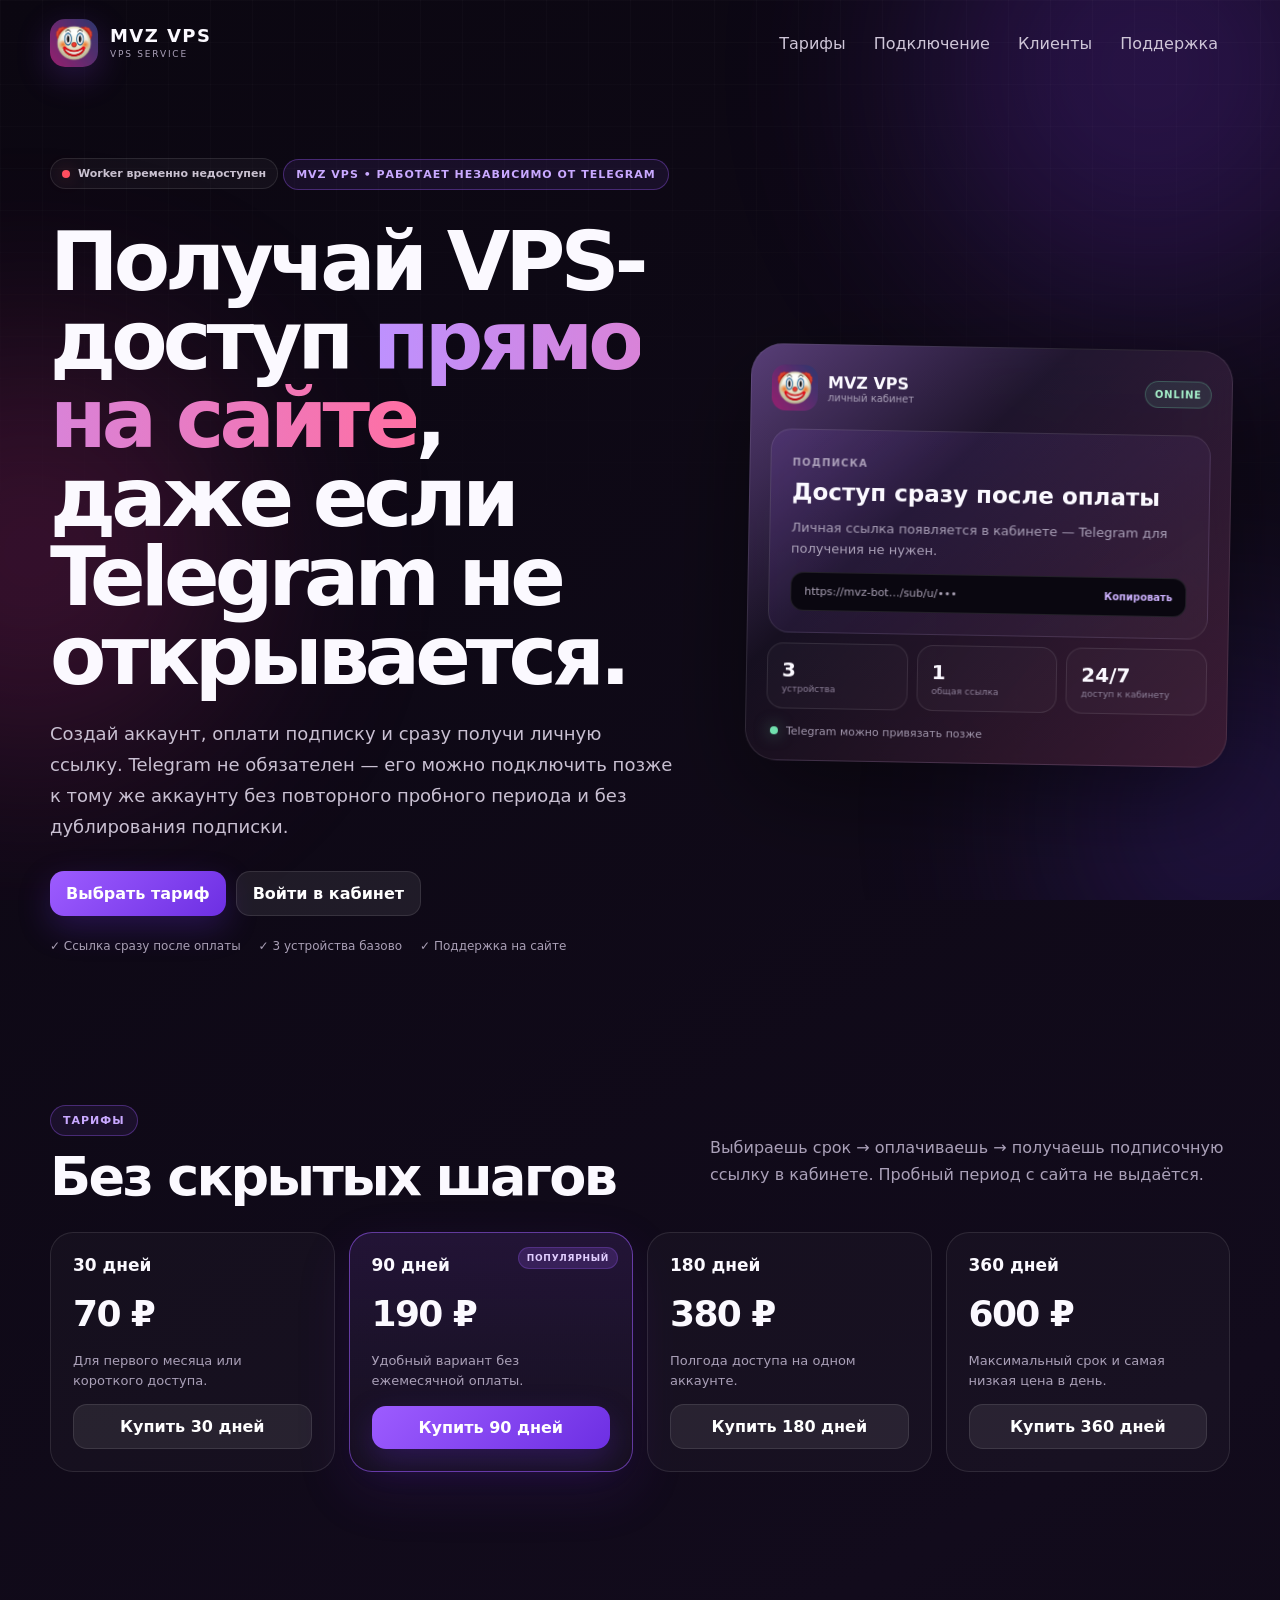
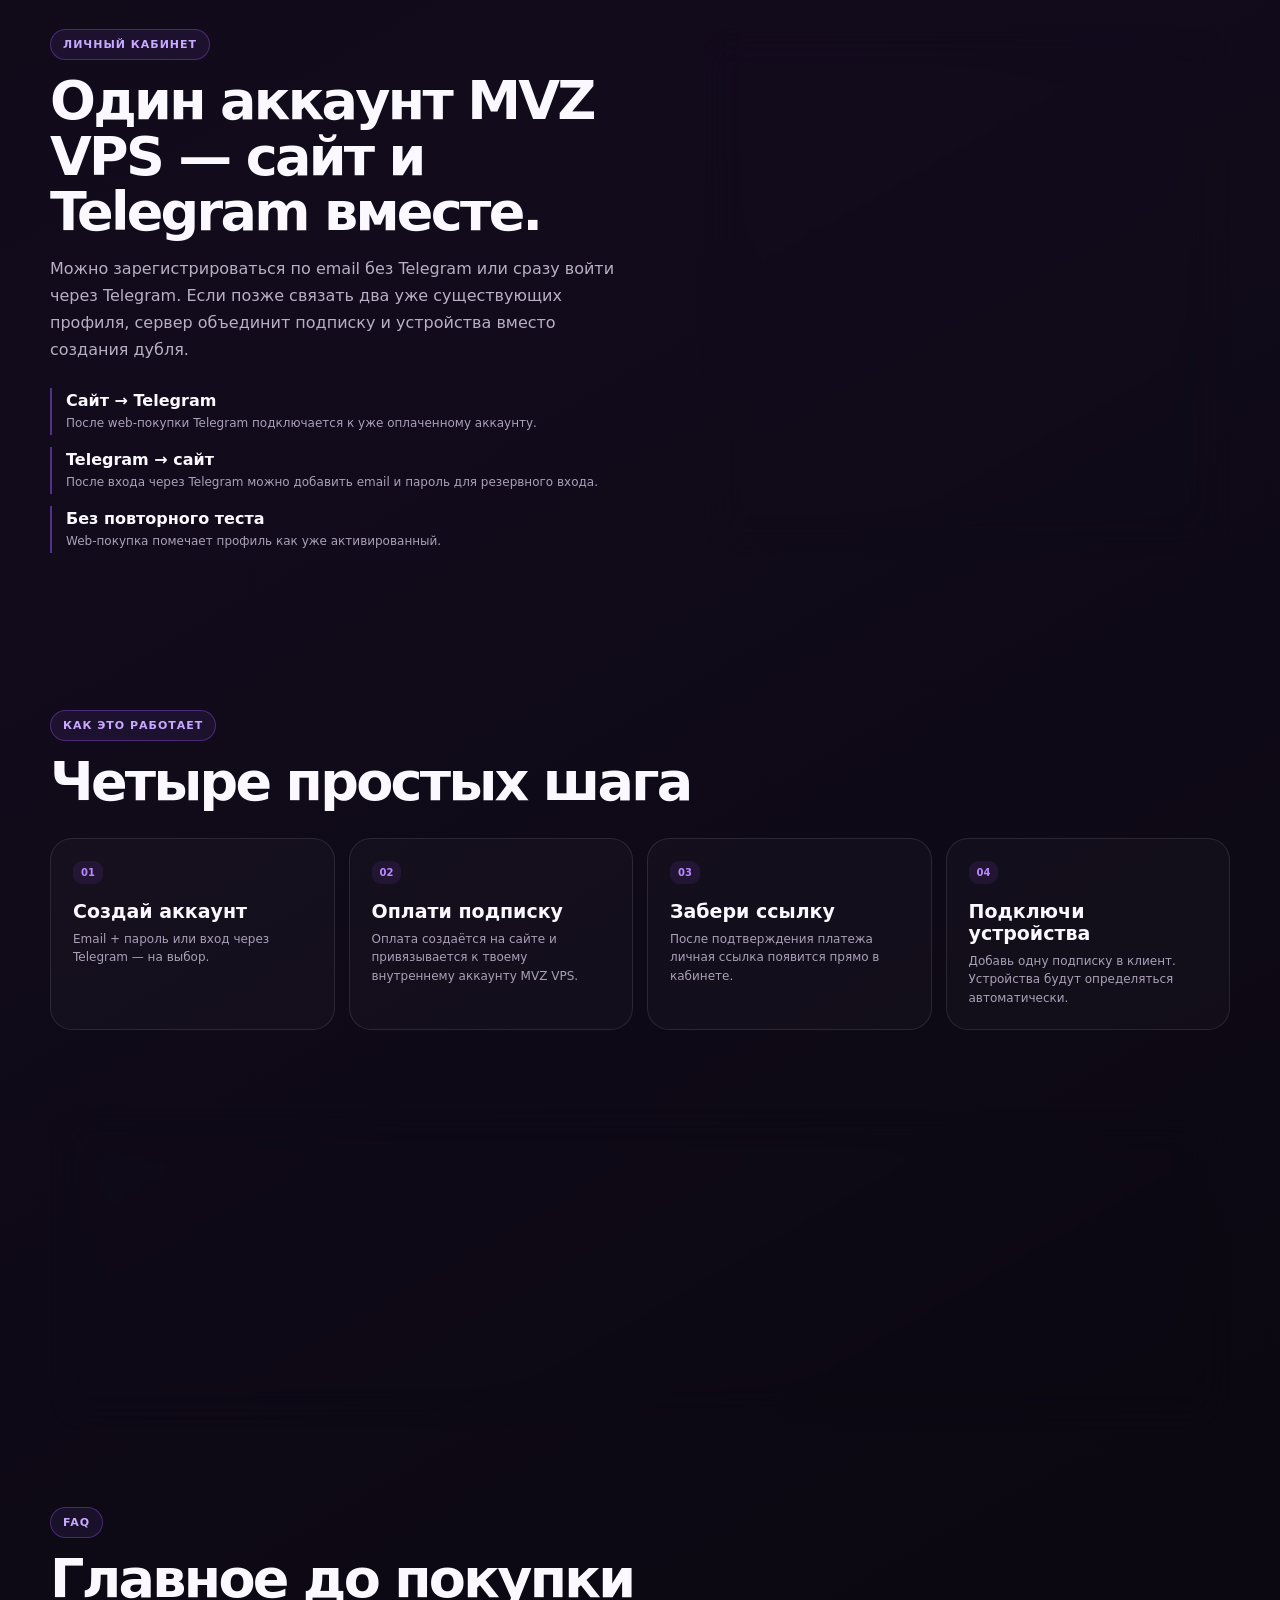
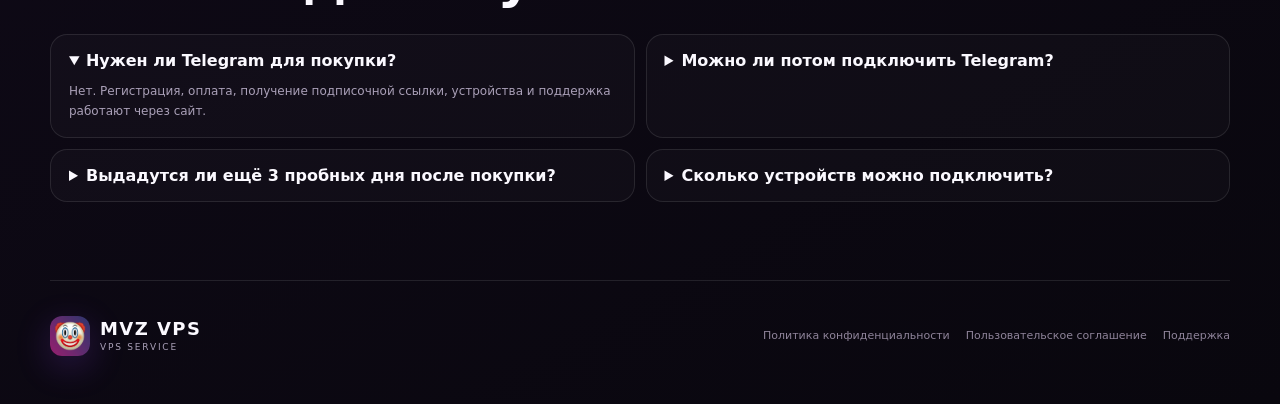
==== commit 0ef1019a: "Add files via upload" ====
--- a/index.html
+++ b/index.html
@@ -4,8 +4,8 @@
   <meta charset="utf-8">
   <meta name="viewport" content="width=device-width, initial-scale=1, viewport-fit=cover">
   <meta name="theme-color" content="#100a19">
-  <meta name="description" content="MVZ — покупка VPN-подписки без обязательного Telegram, личный кабинет, устройства и поддержка.">
-  <title>MVZ — доступ без обязательного Telegram</title>
+  <meta name="description" content="MVZ VPS — покупка VPS-подписки без обязательного Telegram, личный кабинет, устройства и поддержка.">
+  <title>MVZ VPS — доступ без обязательного Telegram</title>
   <link rel="icon" href="assets/mvz-logo.jpg">
   <link rel="preconnect" href="https://telegram.org">
   <link rel="stylesheet" href="styles.css">
@@ -16,14 +16,14 @@
   </div>
 
   <header class="topbar shell">
-    <a class="brand" href="#top" aria-label="MVZ">
-      <img src="assets/mvz-logo.jpg" alt="MVZ">
-      <span><strong>MVZ</strong><small>PRIVATE NETWORK</small></span>
+    <a class="brand" href="#top" aria-label="MVZ VPS">
+      <img src="assets/mvz-logo.jpg" alt="MVZ VPS">
+      <span><strong>MVZ VPS</strong><small>VPS SERVICE</small></span>
     </a>
     <nav class="nav-links" aria-label="Навигация">
       <a href="#plans">Тарифы</a>
       <a href="#how">Подключение</a>
-      <a href="#download">Скачать</a>
+      <a href="#download">Клиенты</a>
       <button class="nav-button" id="supportTopBtn" type="button">Поддержка</button>
       <button class="nav-button hidden" id="logoutBtn" type="button">Выйти</button>
     </nav>
@@ -35,8 +35,8 @@
       <section class="hero shell section-pad">
         <div class="hero-copy">
           <div class="live-badge"><span id="workerDot" class="dot"></span><span id="workerStatus">Проверяем систему…</span></div>
-          <div class="eyebrow">MVZ • работает независимо от Telegram</div>
-          <h1>Получай VPN <span>прямо на сайте</span>, даже если Telegram не открывается.</h1>
+          <div class="eyebrow">MVZ VPS • работает независимо от Telegram</div>
+          <h1>Получай VPS-доступ <span>прямо на сайте</span>, даже если Telegram не открывается.</h1>
           <p class="hero-lead">Создай аккаунт, оплати подписку и сразу получи личную ссылку. Telegram не обязателен — его можно подключить позже к тому же аккаунту без повторного пробного периода и без дублирования подписки.</p>
           <div class="hero-actions">
             <a class="primary button-link" href="#plans">Выбрать тариф</a>
@@ -51,7 +51,7 @@
 
         <div class="product-preview glass">
           <div class="preview-top">
-            <div class="preview-brand"><img src="assets/mvz-logo.jpg" alt=""><div><b>MVZ</b><small>личный кабинет</small></div></div>
+            <div class="preview-brand"><img src="assets/mvz-logo.jpg" alt=""><div><b>MVZ VPS</b><small>личный кабинет</small></div></div>
             <span class="status-chip success">ONLINE</span>
           </div>
           <div class="preview-card">
@@ -85,7 +85,7 @@
       <section id="auth" class="section shell auth-section">
         <div class="auth-copy">
           <div class="eyebrow">Личный кабинет</div>
-          <h2>Один аккаунт MVZ — сайт и Telegram вместе.</h2>
+          <h2>Один аккаунт MVZ VPS — сайт и Telegram вместе.</h2>
           <p>Можно зарегистрироваться по email без Telegram или сразу войти через Telegram. Если позже связать два уже существующих профиля, сервер объединит подписку и устройства вместо создания дубля.</p>
           <div class="auth-points">
             <div><b>Сайт → Telegram</b><span>После web-покупки Telegram подключается к уже оплаченному аккаунту.</span></div>
@@ -94,7 +94,7 @@
           </div>
         </div>
 
-        <section class="auth-card glass" aria-label="Вход в MVZ">
+        <section class="auth-card glass" aria-label="Вход в MVZ VPS">
           <div class="auth-tabs" role="tablist">
             <button class="auth-tab active" data-tab="login" type="button">Вход</button>
             <button class="auth-tab" data-tab="register" type="button">Регистрация</button>
@@ -125,17 +125,17 @@
         <div class="section-heading compact-heading"><div><div class="eyebrow">Как это работает</div><h2>Четыре простых шага</h2></div></div>
         <div class="steps-grid">
           <article class="step-card"><span>01</span><h3>Создай аккаунт</h3><p>Email + пароль или вход через Telegram — на выбор.</p></article>
-          <article class="step-card"><span>02</span><h3>Оплати подписку</h3><p>Оплата создаётся на сайте и привязывается к твоему внутреннему MVZ-аккаунту.</p></article>
+          <article class="step-card"><span>02</span><h3>Оплати подписку</h3><p>Оплата создаётся на сайте и привязывается к твоему внутреннему аккаунту MVZ VPS.</p></article>
           <article class="step-card"><span>03</span><h3>Забери ссылку</h3><p>После подтверждения платежа личная ссылка появится прямо в кабинете.</p></article>
           <article class="step-card"><span>04</span><h3>Подключи устройства</h3><p>Добавь одну подписку в клиент. Устройства будут определяться автоматически.</p></article>
         </div>
       </section>
 
       <section id="download" class="section shell download-block glass">
-        <div class="download-copy"><div class="eyebrow">Подключение</div><h2>Телефон, компьютер, планшет</h2><p>После покупки используй одну подписочную ссылку в совместимом VLESS/Trojan-клиенте. Для Windows можно скачать MVZ-клиент напрямую, без Telegram.</p></div>
+        <div class="download-copy"><div class="eyebrow">Подключение</div><h2>Телефон, компьютер, планшет</h2><p>После покупки используй одну подписочную ссылку в совместимом клиенте с поддержкой VLESS/Trojan. Telegram для подключения не требуется.</p></div>
         <div class="download-actions">
-          <a id="downloadWindowsBtn" class="primary button-link wide" href="#">Скачать MVZ для Windows</a>
-          <button id="openGuideBtn" class="secondary wide" type="button">Показать инструкцию</button>
+          <button id="openGuideBtn" class="primary wide" type="button">Показать инструкцию</button>
+          <button id="supportConnectBtn" class="secondary wide" type="button">Помощь с подключением</button>
         </div>
       </section>
 
@@ -145,14 +145,14 @@
           <details open><summary>Нужен ли Telegram для покупки?</summary><p>Нет. Регистрация, оплата, получение подписочной ссылки, устройства и поддержка работают через сайт.</p></details>
           <details><summary>Можно ли потом подключить Telegram?</summary><p>Да. Он подключается к существующему аккаунту. Если Telegram-профиль уже существовал, данные объединяются вместо создания второй подписки.</p></details>
           <details><summary>Выдадутся ли ещё 3 пробных дня после покупки?</summary><p>Нет. После подтверждённой покупки с сайта профиль помечается как уже активированный, поэтому повторный пробный период не начисляется.</p></details>
-          <details><summary>Сколько устройств можно подключить?</summary><p>Базовый лимит — 3 устройства. Внутренняя система MVZ ведёт список устройств по общей подписочной ссылке.</p></details>
+          <details><summary>Сколько устройств можно подключить?</summary><p>Базовый лимит — 3 устройства. Система MVZ VPS ведёт список устройств по общей подписочной ссылке.</p></details>
         </div>
       </section>
     </section>
 
     <section id="dashboardView" class="dashboard shell hidden">
       <div class="dashboard-head">
-        <div><div class="eyebrow">Личный кабинет MVZ</div><h1 id="welcomeTitle">MVZ</h1><p id="accountSubtitle" class="muted"></p></div>
+        <div><div class="eyebrow">Личный кабинет MVZ VPS</div><h1 id="welcomeTitle">MVZ VPS</h1><p id="accountSubtitle" class="muted"></p></div>
         <div class="dashboard-head-actions"><span class="live-badge compact"><span class="dot online"></span>Worker online</span><button id="refreshDashboardBtn" class="ghost" type="button">Обновить</button></div>
       </div>
 
@@ -176,8 +176,8 @@
 
         <article class="glass card quick-card">
           <span class="card-kicker">Быстрое подключение</span><h3>Что делать после оплаты</h3>
-          <ol class="mini-steps"><li>Скопируй личную ссылку.</li><li>Добавь её в VPN-клиент как подписку.</li><li>Обнови список серверов и подключись.</li></ol>
-          <a id="dashboardDownloadBtn" class="secondary button-link wide" href="#">Скачать MVZ для Windows</a>
+          <ol class="mini-steps"><li>Скопируй личную ссылку.</li><li>Добавь её в совместимый клиент как подписку.</li><li>Обнови список серверов и подключись к MVZ VPS.</li></ol>
+          <button id="dashboardGuideBtn" class="secondary wide" type="button">Открыть инструкцию</button>
         </article>
 
         <article class="glass card telegram-card">
@@ -216,7 +216,7 @@
         </article>
 
         <article class="glass card help-card span-2">
-          <div><span class="card-kicker">Нужна помощь?</span><h3>Поддержка доступна прямо на сайте</h3><p class="muted">Сообщение попадёт в рабочую группу MVZ. Ответ оператора вернётся в этот чат.</p></div>
+          <div><span class="card-kicker">Нужна помощь?</span><h3>Поддержка доступна прямо на сайте</h3><p class="muted">Сообщение попадёт в рабочую группу MVZ VPS. Ответ оператора вернётся в этот чат.</p></div>
           <button id="supportDashboardBtn" class="primary" type="button">Открыть поддержку</button>
         </article>
       </div>
@@ -224,13 +224,13 @@
   </main>
 
   <footer class="footer shell">
-    <div class="footer-brand"><img src="assets/mvz-logo.jpg" alt=""><span><b>MVZ</b><small>PRIVATE NETWORK</small></span></div>
+    <div class="footer-brand"><img src="assets/mvz-logo.jpg" alt=""><span><b>MVZ VPS</b><small>VPS SERVICE</small></span></div>
     <div class="footer-links"><a href="https://telegra.ph/Politika-konfidencialnosti-04-01-26" target="_blank" rel="noopener">Политика конфиденциальности</a><a href="https://telegra.ph/Polzovatelskoe-soglashenie-04-01-19" target="_blank" rel="noopener">Пользовательское соглашение</a><button id="supportFooterBtn" type="button">Поддержка</button></div>
   </footer>
 
   <aside id="supportDrawer" class="support-drawer" aria-hidden="true">
     <div class="support-panel">
-      <div class="support-head"><div><span class="card-kicker">MVZ Support</span><h3>Техподдержка</h3><p><span class="mini-dot"></span> Ответы приходят сюда</p></div><button id="closeSupportBtn" class="icon-btn" aria-label="Закрыть" type="button">×</button></div>
+      <div class="support-head"><div><span class="card-kicker">MVZ VPS Support</span><h3>Техподдержка</h3><p><span class="mini-dot"></span> Ответы приходят сюда</p></div><button id="closeSupportBtn" class="icon-btn" aria-label="Закрыть" type="button">×</button></div>
       <div id="supportMessages" class="support-messages"><div class="support-welcome">Опиши проблему. Можно писать даже без входа в аккаунт.</div></div>
       <form id="supportForm" class="support-form"><textarea id="supportInput" rows="3" maxlength="1500" placeholder="Напиши сообщение…" required></textarea><button class="primary" type="submit">Отправить</button></form>
       <p class="fine">Оператор отвечает реплаем в рабочей группе — ответ автоматически появляется здесь.</p>
@@ -238,7 +238,7 @@
   </aside>
 
   <dialog id="guideDialog" class="guide-dialog">
-    <div class="guide-dialog-head"><div><span class="card-kicker">Подключение</span><h3>Как подключить MVZ</h3></div><button id="closeGuideBtn" class="icon-btn" type="button">×</button></div>
+    <div class="guide-dialog-head"><div><span class="card-kicker">Подключение</span><h3>Как подключить MVZ VPS</h3></div><button id="closeGuideBtn" class="icon-btn" type="button">×</button></div>
     <div class="guide-list"><div><span>1</span><p><b>Купи подписку.</b><br>После оплаты открой личный кабинет.</p></div><div><span>2</span><p><b>Скопируй ссылку.</b><br>Она появится в карточке «Подписка».</p></div><div><span>3</span><p><b>Добавь подписку в клиент.</b><br>Выбери импорт/добавление подписки по URL.</p></div><div><span>4</span><p><b>Обнови серверы и подключись.</b><br>Устройство автоматически появится в кабинете.</p></div></div>
     <button id="guideSupportBtn" class="secondary wide" type="button">Если не получилось — написать в поддержку</button>
   </dialog>
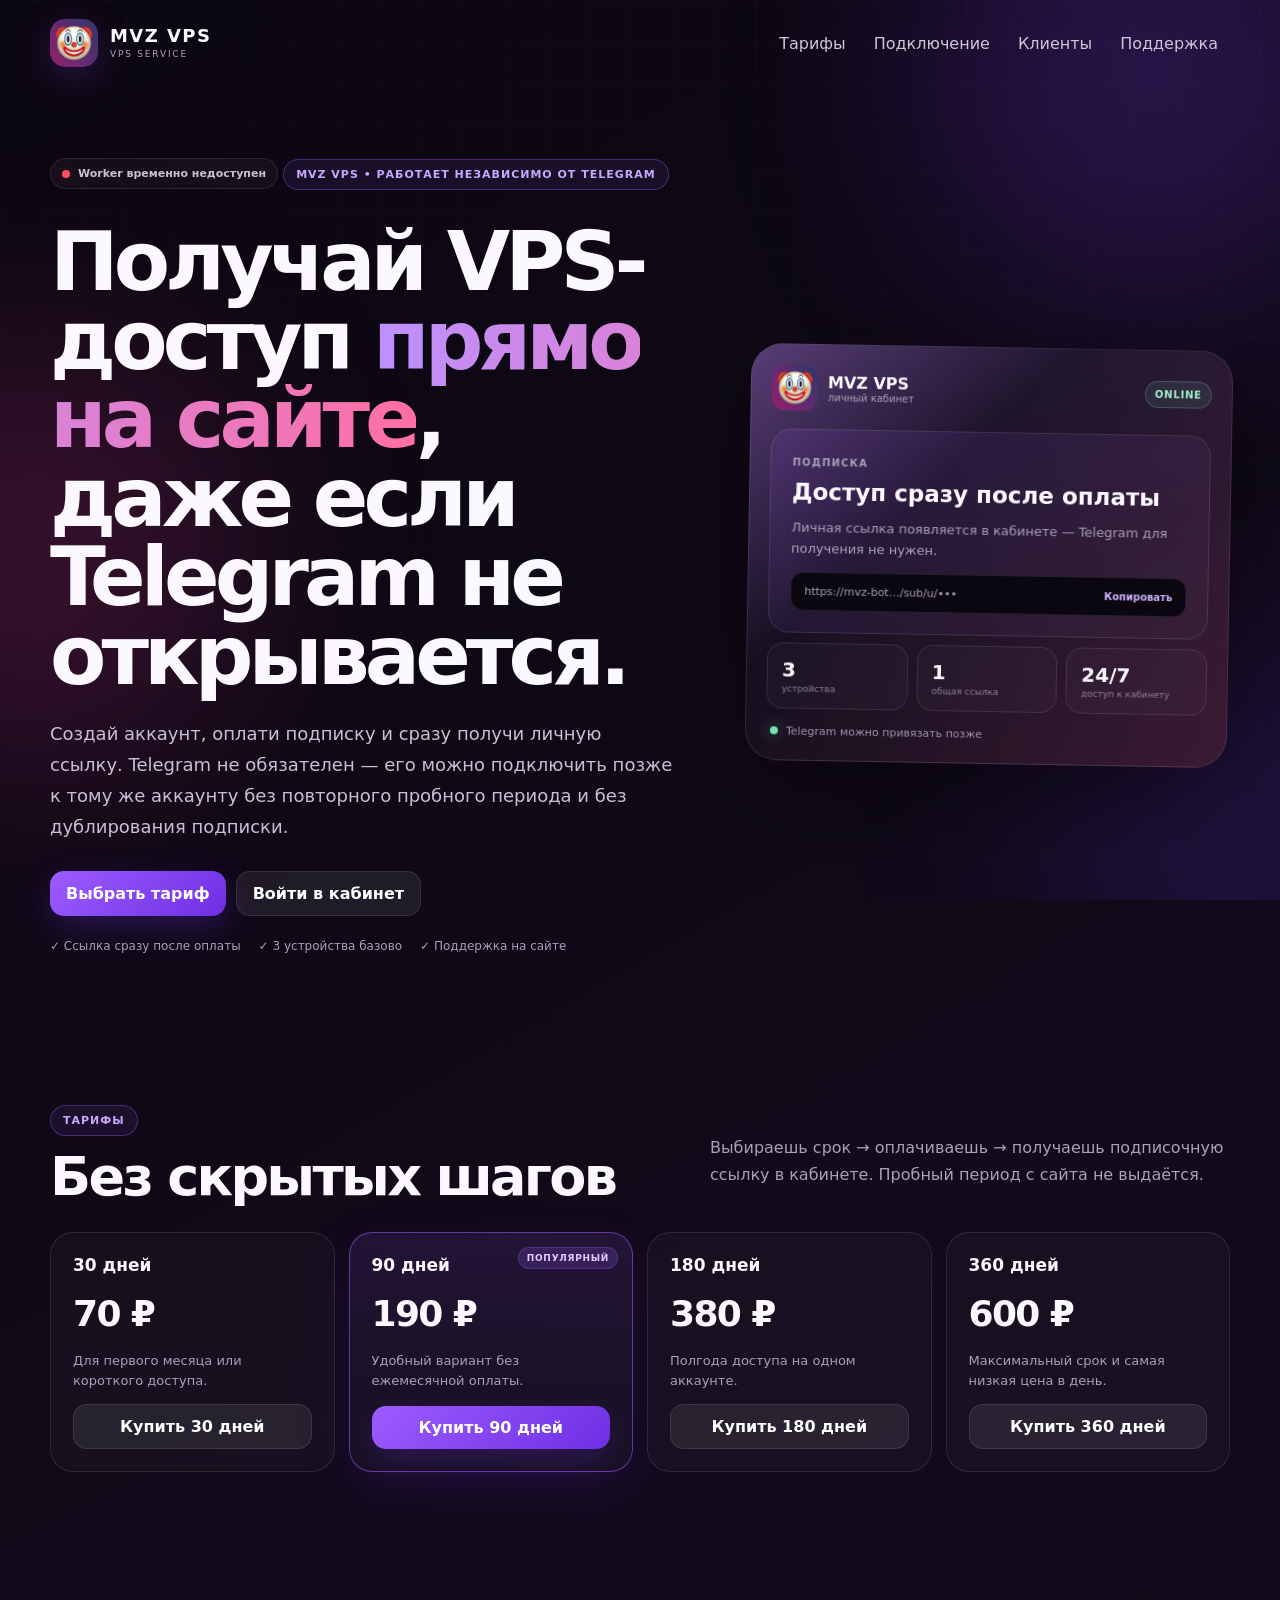
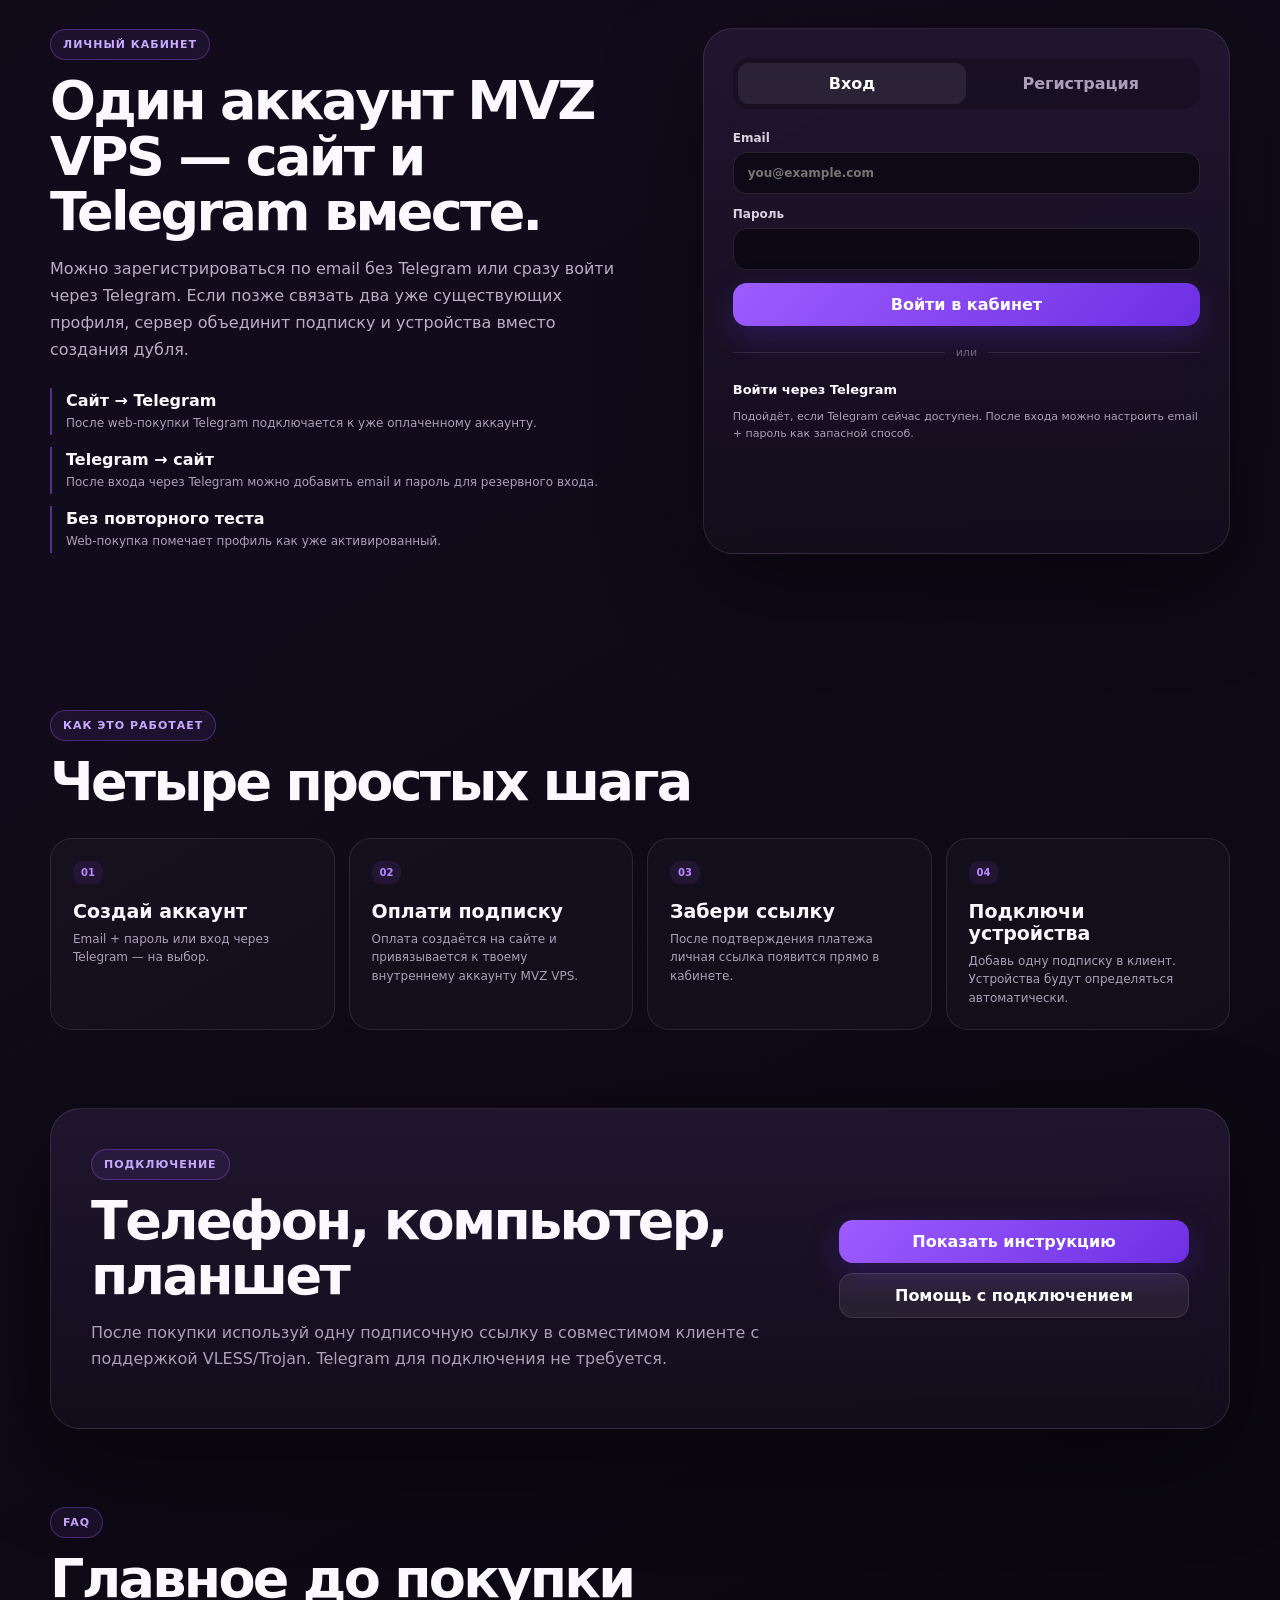
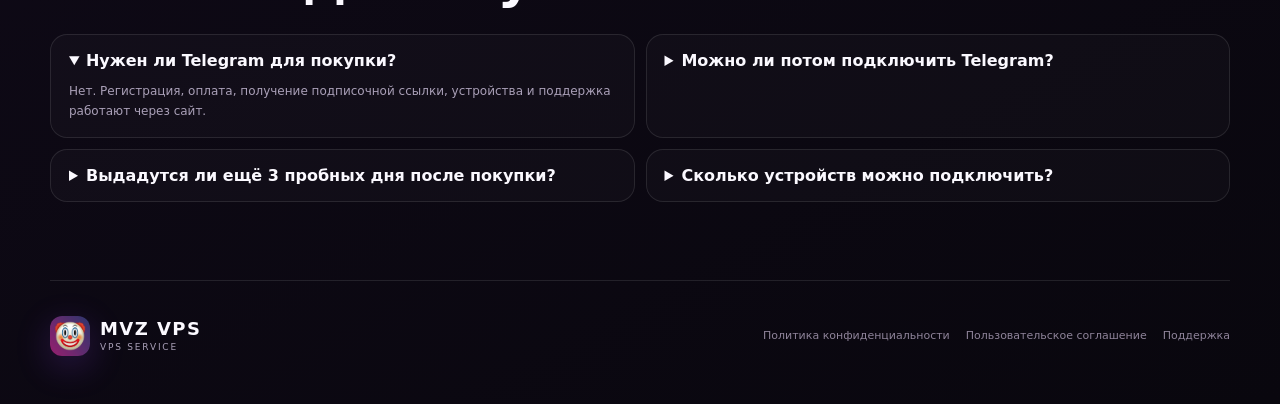
==== commit b2b2e12e: "Add files via upload" ====
--- a/index.html
+++ b/index.html
@@ -7,8 +7,7 @@
   <meta name="description" content="MVZ VPS — покупка VPS-подписки без обязательного Telegram, личный кабинет, устройства и поддержка.">
   <title>MVZ VPS — доступ без обязательного Telegram</title>
   <link rel="icon" href="assets/mvz-logo.jpg">
-  <link rel="preconnect" href="https://telegram.org">
-  <link rel="stylesheet" href="styles.css">
+  <link rel="stylesheet" href="styles.css?v=4">
 </head>
 <body>
   <div class="site-bg" aria-hidden="true">
@@ -233,7 +232,7 @@
       <div class="support-head"><div><span class="card-kicker">MVZ VPS Support</span><h3>Техподдержка</h3><p><span class="mini-dot"></span> Ответы приходят сюда</p></div><button id="closeSupportBtn" class="icon-btn" aria-label="Закрыть" type="button">×</button></div>
       <div id="supportMessages" class="support-messages"><div class="support-welcome">Опиши проблему. Можно писать даже без входа в аккаунт.</div></div>
       <form id="supportForm" class="support-form"><textarea id="supportInput" rows="3" maxlength="1500" placeholder="Напиши сообщение…" required></textarea><button class="primary" type="submit">Отправить</button></form>
-      <p class="fine">Оператор отвечает реплаем в рабочей группе — ответ автоматически появляется здесь.</p>
+      <p class="fine">Оператор отвечает реплаем в рабочей группе — ответ автоматически появляется здесь. В чате показывается история за последние 30 дней.</p>
     </div>
   </aside>
 
@@ -244,7 +243,7 @@
   </dialog>
 
   <div id="toast" class="toast" role="status" aria-live="polite"></div>
-  <script src="config.js"></script>
-  <script src="app.js" defer></script>
+  <script src="config.js?v=4"></script>
+  <script src="app.js?v=4" defer></script>
 </body>
 </html>
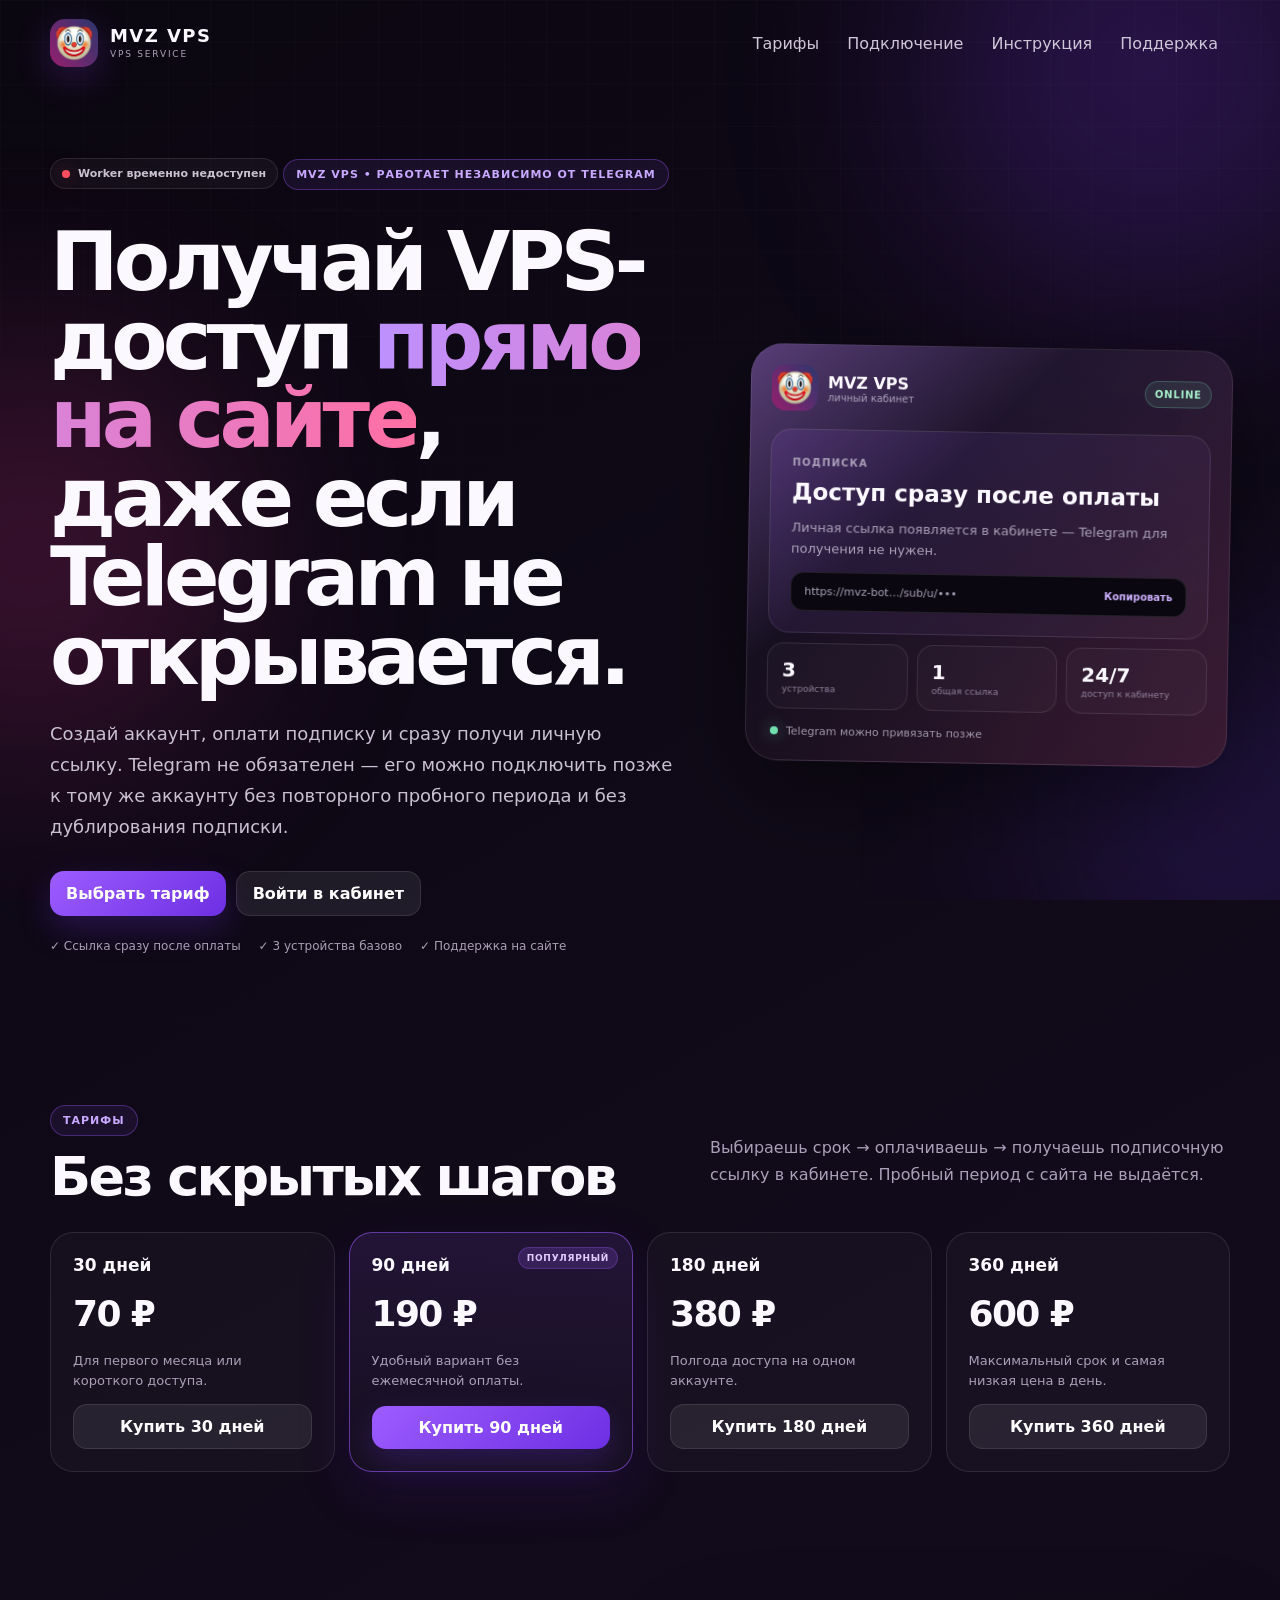
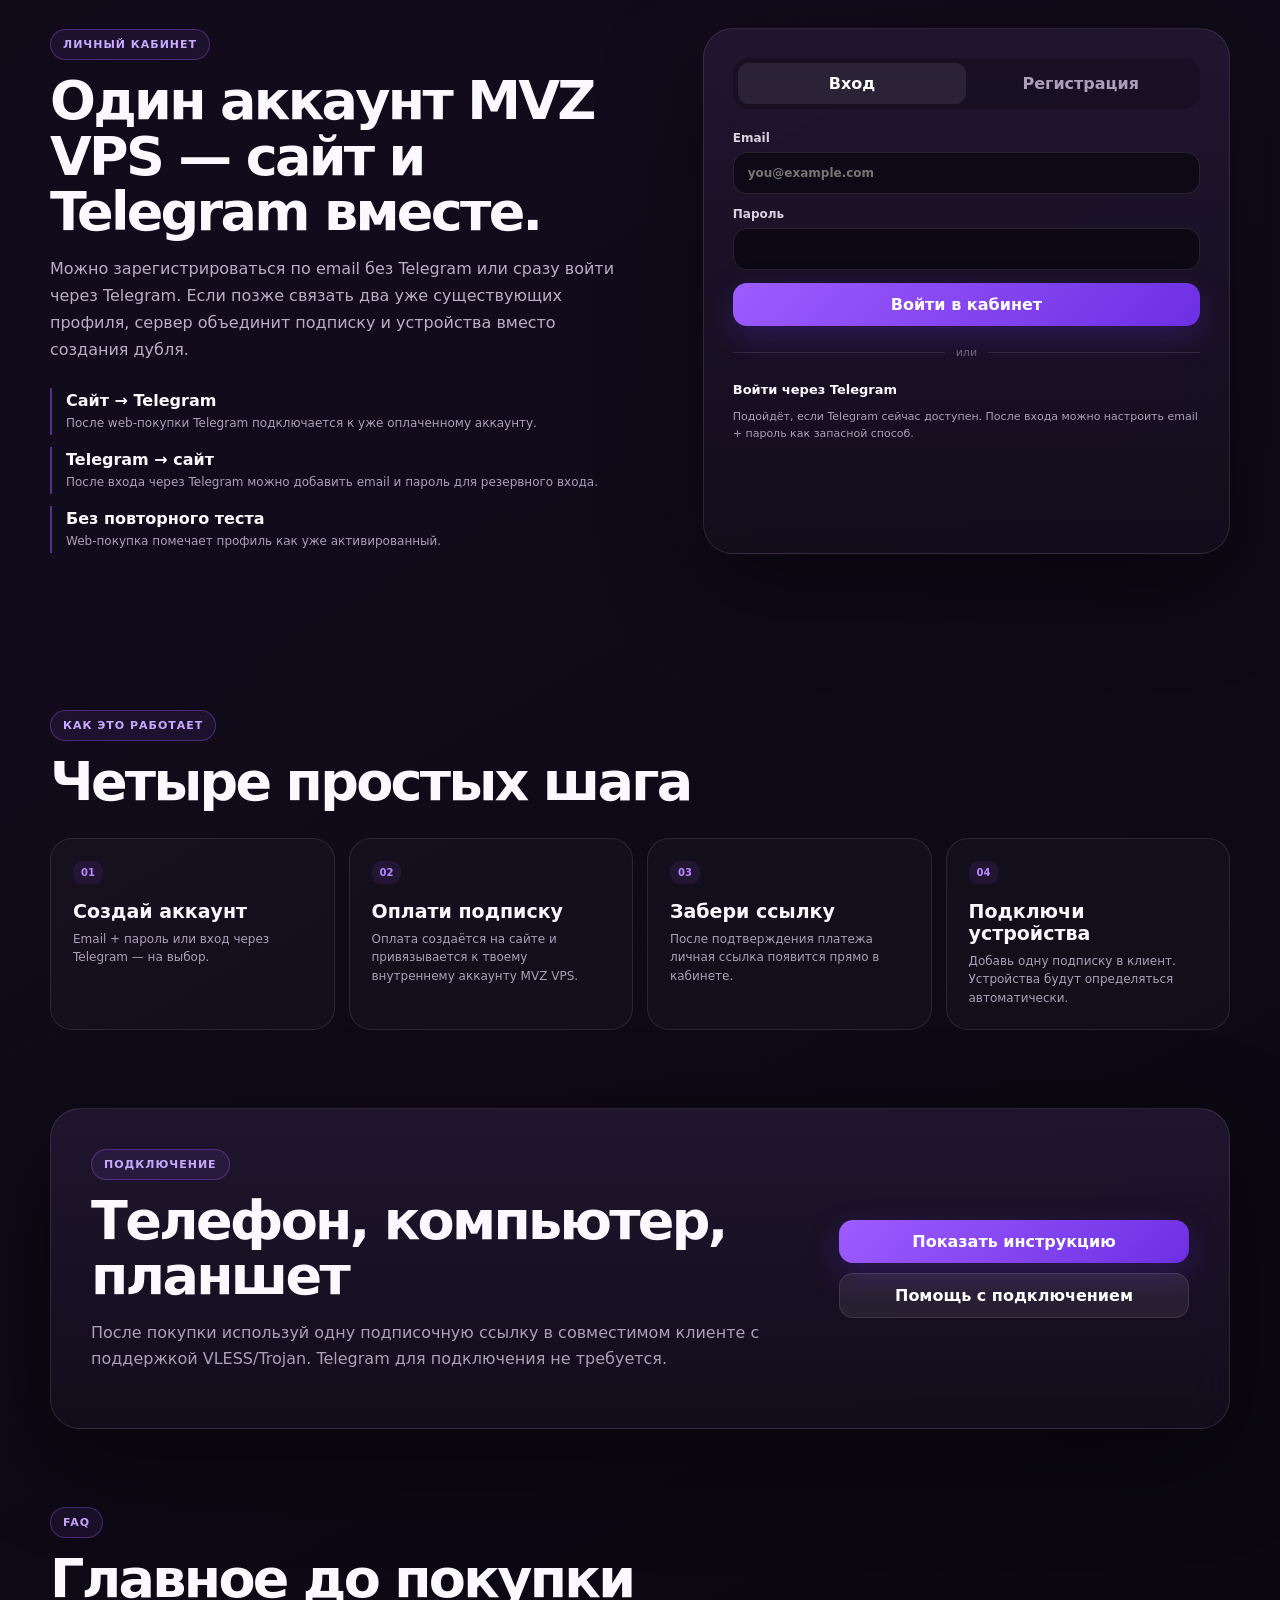
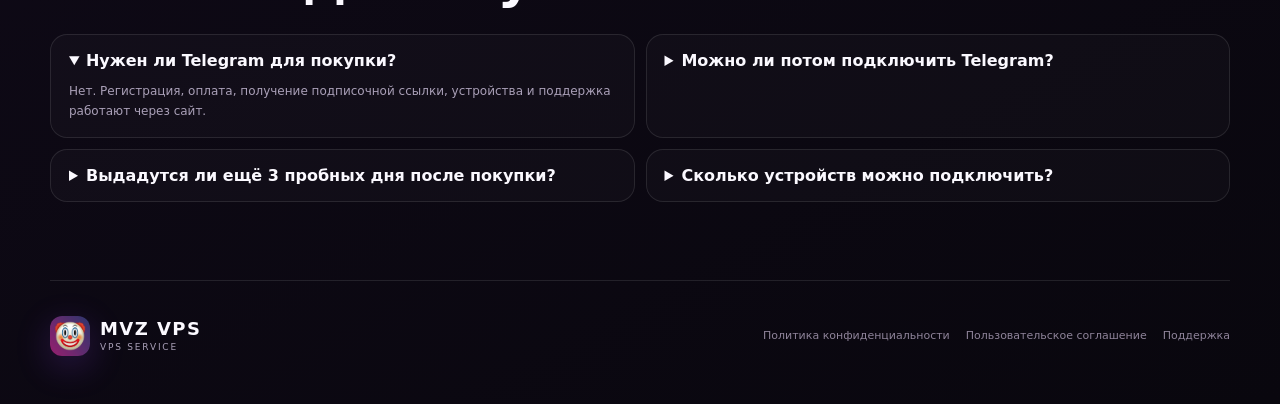
==== commit 7227afd1: "Add files via upload" ====
--- a/index.html
+++ b/index.html
@@ -7,7 +7,7 @@
   <meta name="description" content="MVZ VPS — покупка VPS-подписки без обязательного Telegram, личный кабинет, устройства и поддержка.">
   <title>MVZ VPS — доступ без обязательного Telegram</title>
   <link rel="icon" href="assets/mvz-logo.jpg">
-  <link rel="stylesheet" href="styles.css?v=4">
+  <link rel="stylesheet" href="styles.css?v=5">
 </head>
 <body>
   <div class="site-bg" aria-hidden="true">
@@ -22,7 +22,7 @@
     <nav class="nav-links" aria-label="Навигация">
       <a href="#plans">Тарифы</a>
       <a href="#how">Подключение</a>
-      <a href="#download">Клиенты</a>
+      <a href="#download">Инструкция</a>
       <button class="nav-button" id="supportTopBtn" type="button">Поддержка</button>
       <button class="nav-button hidden" id="logoutBtn" type="button">Выйти</button>
     </nav>
@@ -243,7 +243,7 @@
   </dialog>
 
   <div id="toast" class="toast" role="status" aria-live="polite"></div>
-  <script src="config.js?v=4"></script>
-  <script src="app.js?v=4" defer></script>
+  <script src="config.js?v=5"></script>
+  <script src="app.js?v=5" defer></script>
 </body>
 </html>
